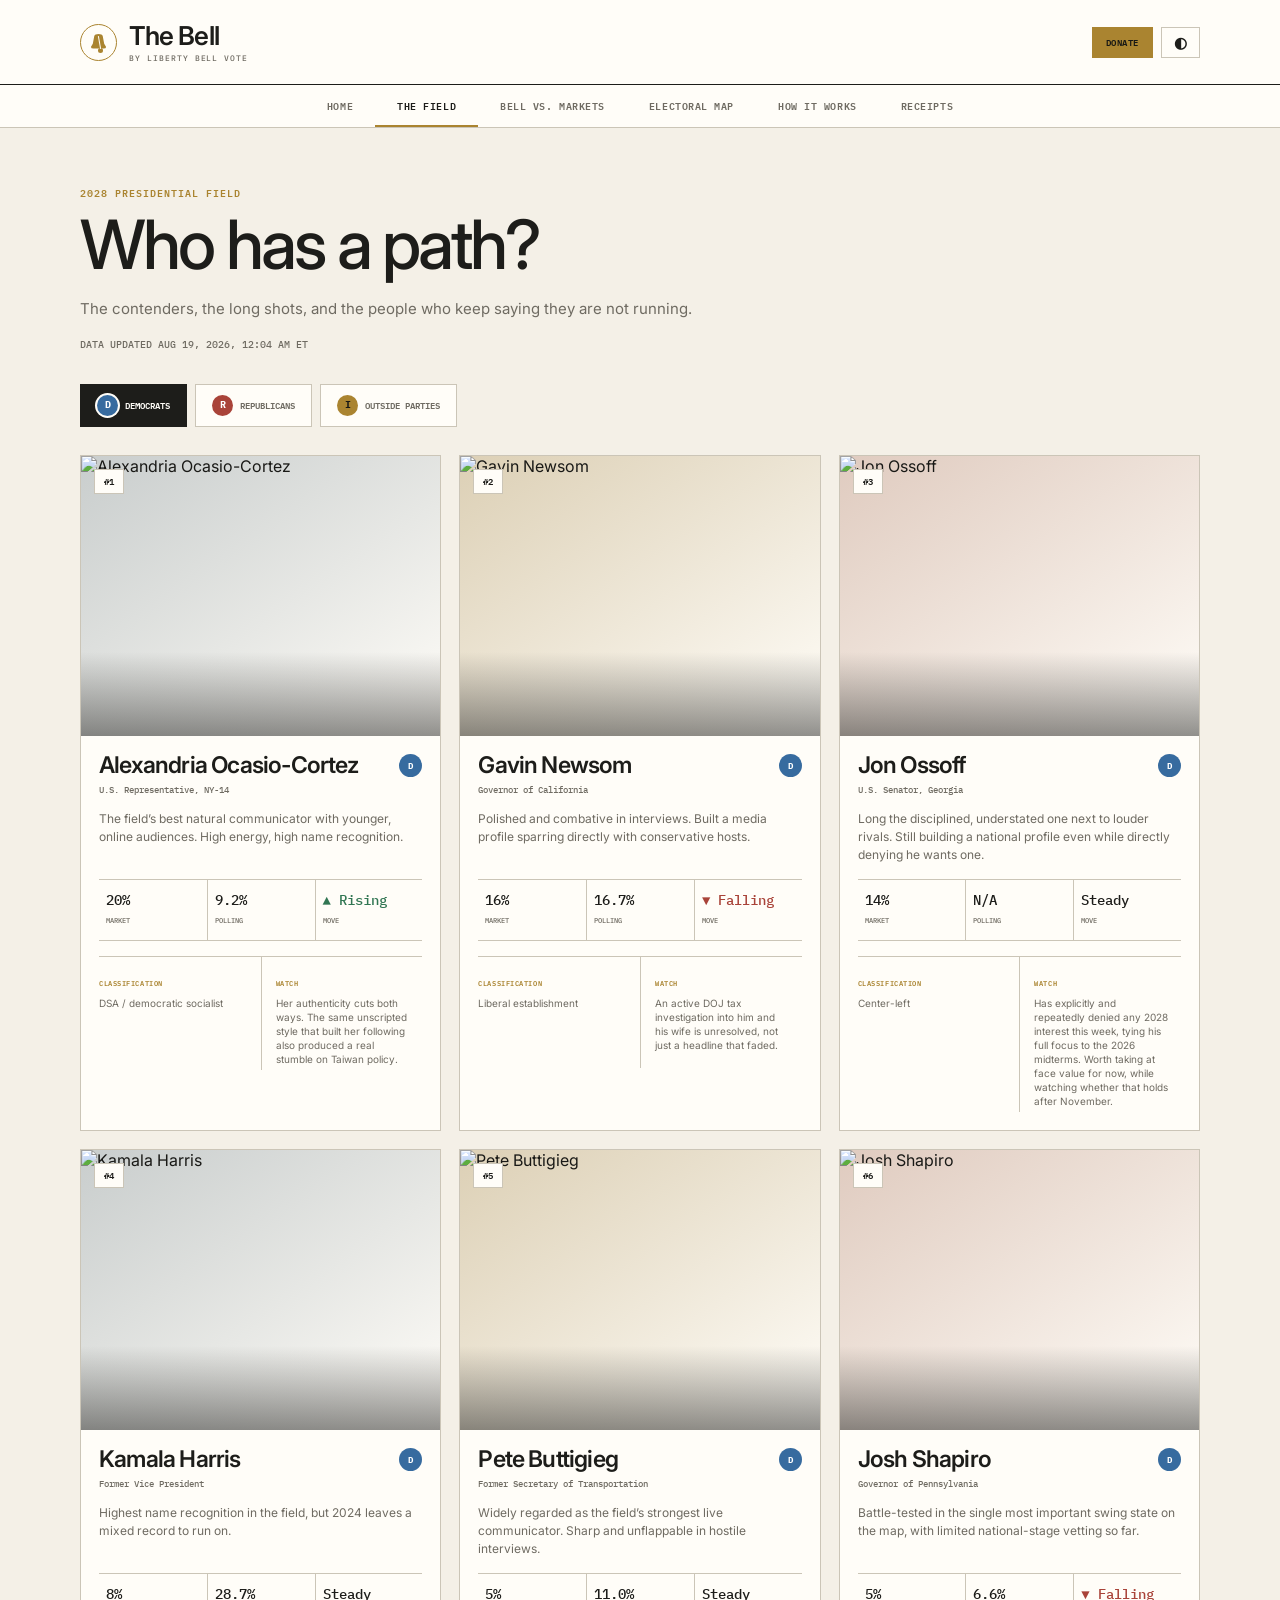
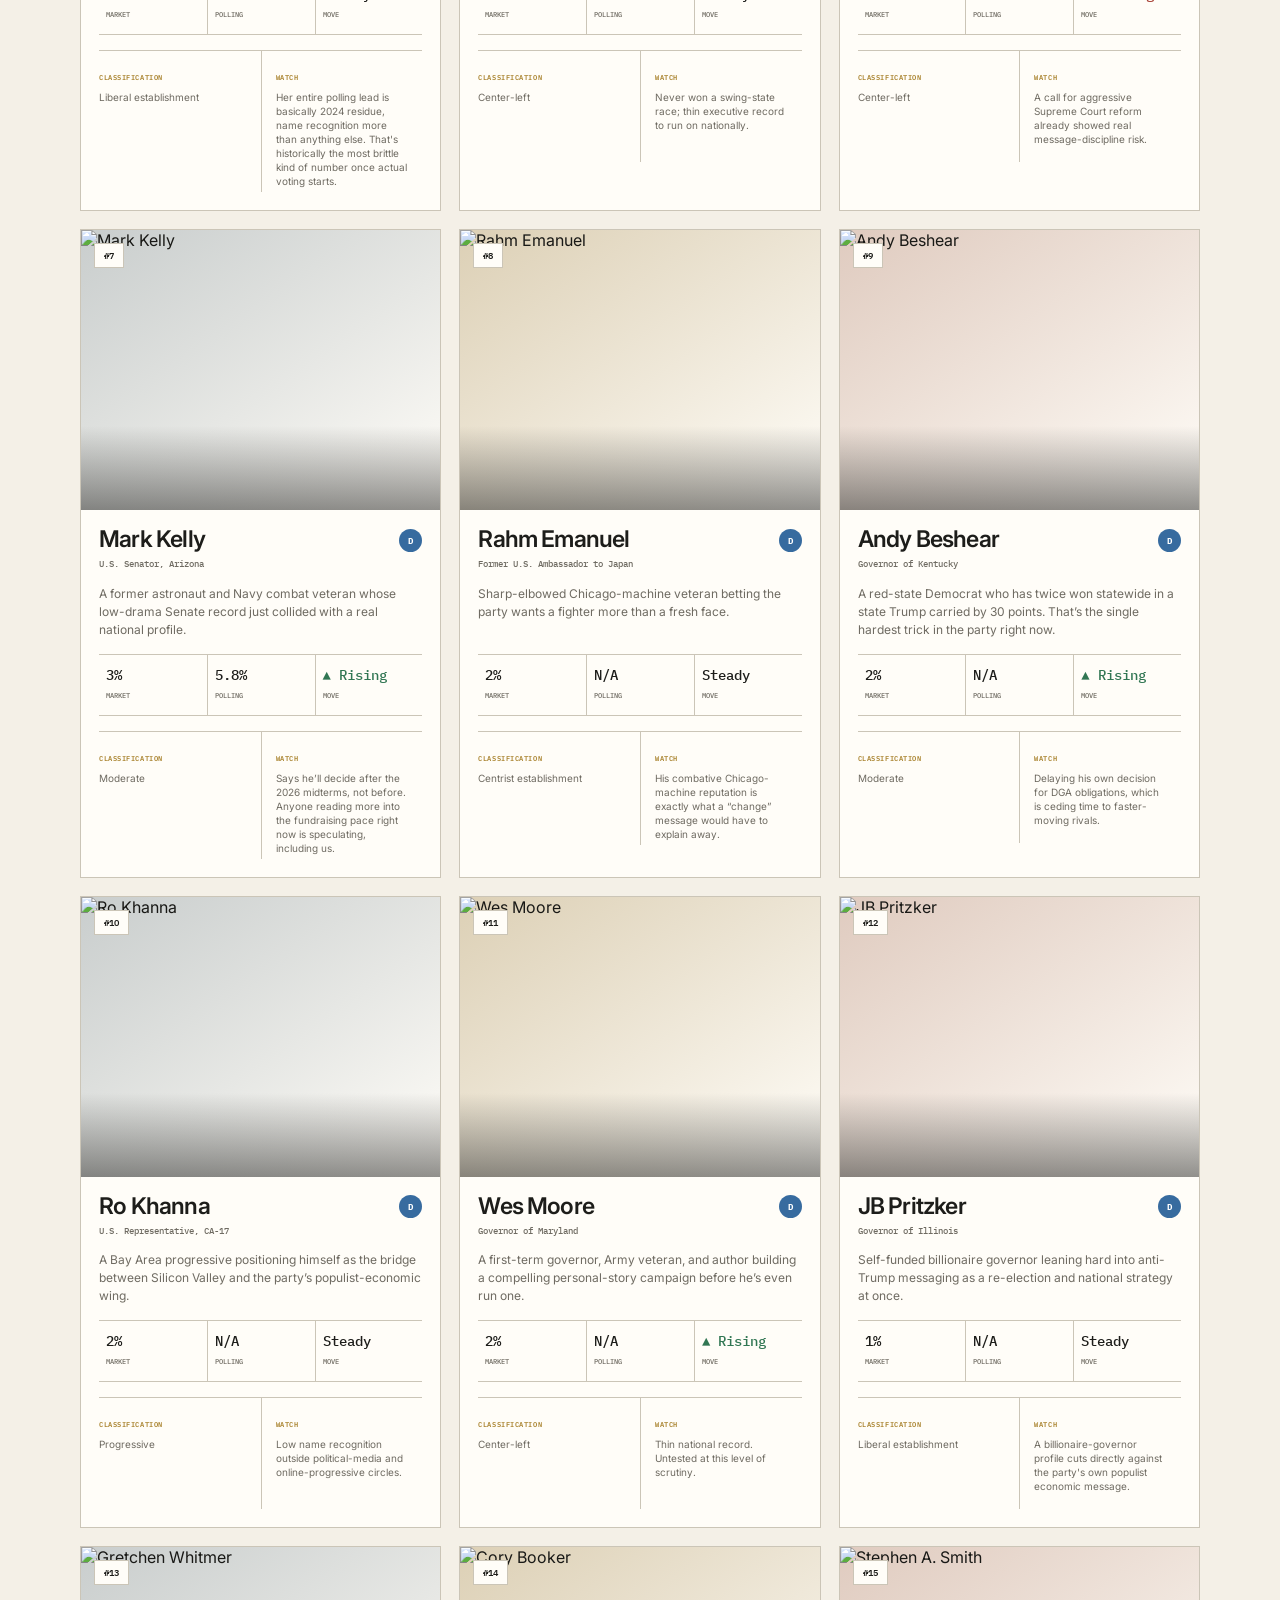
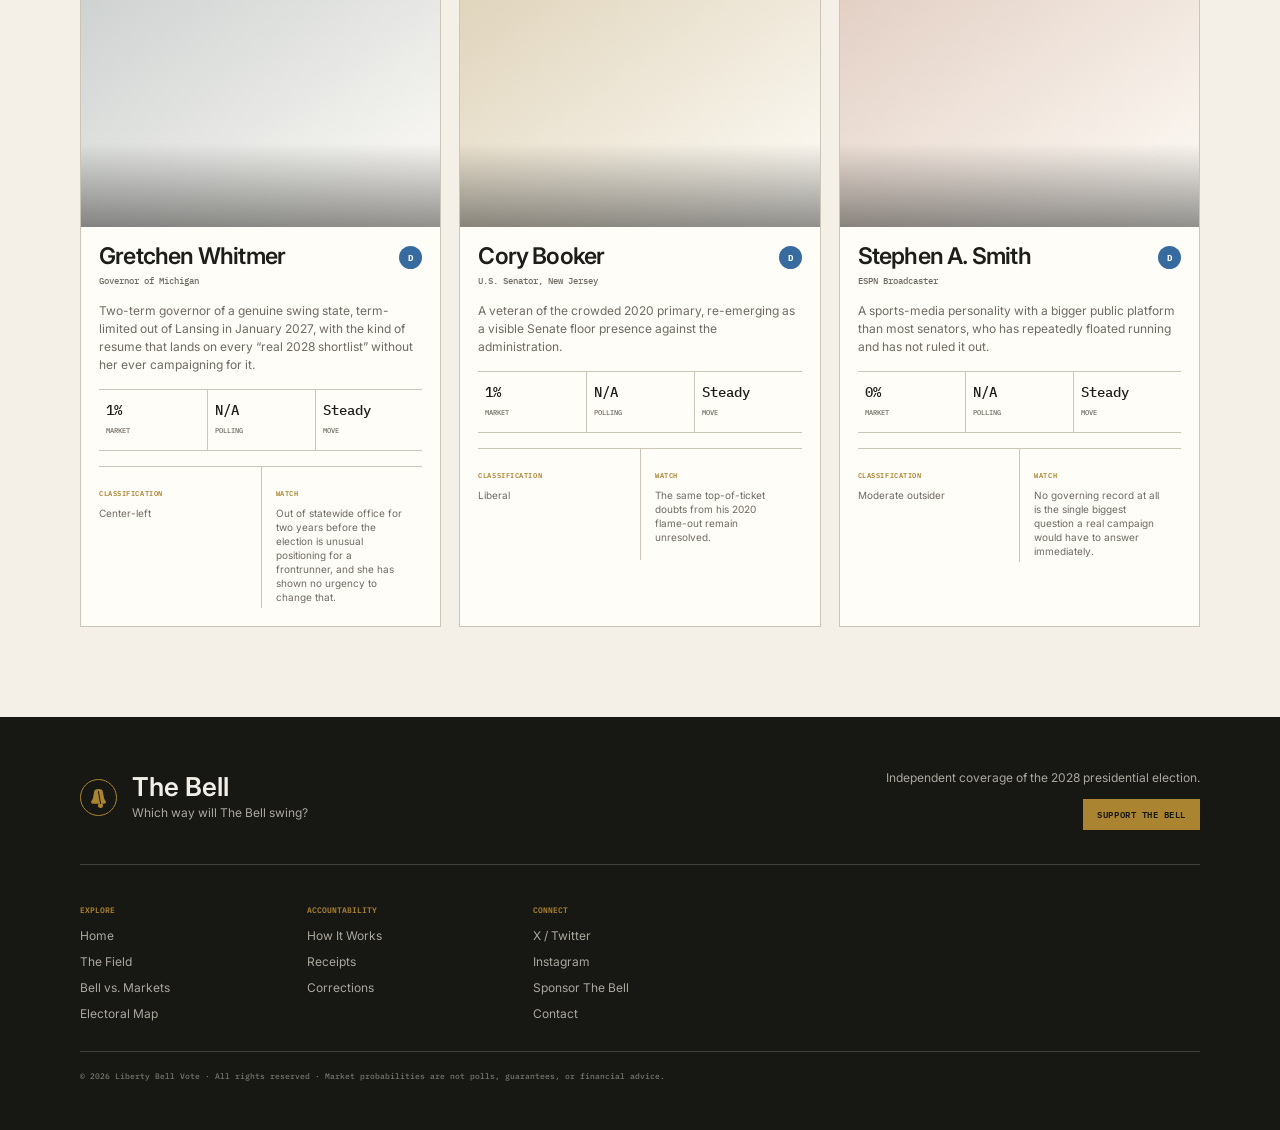
==== candidates.html @ 7f3037da "Update iPhone Home Screen and favicon branding" ====
<!doctype html>
<html lang="en"><head>
  <meta charset="utf-8"><meta name="viewport" content="width=device-width,initial-scale=1">
  <title>2028 Presidential Candidates | The Bell</title>
  <meta name="description" content="Track Democratic, Republican, independent, and third-party possibilities for the 2028 presidential election.">
  <link rel="canonical" href="https://libertybell.vote/candidates.html">
  <meta property="og:title" content="The 2028 Presidential Field | The Bell">
  <meta property="og:description" content="The contenders, long shots, and outside-party possibilities shaping the 2028 race.">
  <meta property="og:image" content="https://libertybell.vote/og-rebrand.png"><meta property="og:url" content="https://libertybell.vote/candidates.html"><meta name="twitter:card" content="summary_large_image">
  <link rel="icon" type="image/png" sizes="32x32" href="/favicon-32-v2.png"><link rel="icon" type="image/png" sizes="16x16" href="/favicon-16-v2.png"><link rel="apple-touch-icon" sizes="180x180" href="/apple-touch-icon-2026.png"><link rel="manifest" href="/site.webmanifest"><meta name="theme-color" content="#171714"><link rel="preconnect" href="https://fonts.googleapis.com"><link href="https://fonts.googleapis.com/css2?family=Inter:wght@400;500;600&family=IBM+Plex+Mono:wght@500;600&display=swap" rel="stylesheet"><link rel="stylesheet" href="/assets/styles.css">
</head><body data-page="candidates"><div id="site-header"></div><main class="page"><div class="shell"><header class="page-intro"><div class="eyebrow">2028 Presidential Field</div><h1>Who has a path?</h1><p>The contenders, the long shots, and the people who keep saying they are not running.</p><div class="meta" style="margin-top:16px">Data updated <span id="candidate-updated">loading</span></div></header><div class="party-switch"><button class="active" data-party="democratic"><span class="party-badge d">D</span> Democrats</button><button data-party="republican"><span class="party-badge r">R</span> Republicans</button><button data-party="independent"><span class="party-badge i">I</span> Outside parties</button></div><div class="candidate-grid" id="candidate-grid"></div></div></main><div id="site-footer"></div><script src="/assets/app.js"></script></body></html>
---- assets/styles.css ----
:root{--bg:#f4f0e7;--surface:#fffdf8;--ink:#1d1d1a;--muted:#6f6b62;--line:#cbc5b7;--soft:#e9e3d7;--red:#a94339;--blue:#376b9f;--gold:#aa8430;--green:#317653;--shadow:0 12px 35px rgba(34,31,24,.08);--serif:Georgia,"Times New Roman",serif;--sans:Inter,Arial,sans-serif;--mono:"IBM Plex Mono",monospace}
body.dark{--bg:#111210;--surface:#191a18;--ink:#eeece4;--muted:#aaa79e;--line:#3d3e39;--soft:#252622;--red:#d36157;--blue:#72a0d1;--gold:#d0aa55;--green:#69ad85;--shadow:none}
*{box-sizing:border-box}html{scroll-behavior:smooth}body{margin:0;background:var(--bg);color:var(--ink);font-family:var(--sans);-webkit-font-smoothing:antialiased;transition:background .2s,color .2s}a{color:inherit}button,input{font:inherit}.shell{width:min(1120px,calc(100% - 44px));margin:auto}.mono{font-family:var(--mono);font-variant-numeric:tabular-nums}.eyebrow{font:600 10px/1.2 var(--mono);letter-spacing:.1em;text-transform:uppercase;color:var(--gold)}.muted{color:var(--muted)}
.utility{border-bottom:1px solid var(--line);font:500 9px/31px var(--mono);letter-spacing:.07em;text-transform:uppercase;color:var(--muted)}.utility .shell{display:flex;justify-content:space-between}.live{display:flex;align-items:center;gap:8px;color:var(--ink)}.live:before{content:"";width:6px;height:6px;border-radius:50%;background:var(--red)}
.masthead{background:var(--surface)}.masthead-main{min-height:105px;display:grid;grid-template-columns:1fr auto 1fr;align-items:center;gap:24px}.brand{text-align:center;text-decoration:none}.brand-name{font:400 clamp(31px,4.5vw,48px)/1 var(--serif);letter-spacing:-.035em}.brand-formal{display:block;margin-top:8px;font:500 8px/1 var(--mono);letter-spacing:.12em;text-transform:uppercase;color:var(--muted)}.mast-note{font:500 10px/1.6 var(--mono);color:var(--muted)}.mast-actions{display:flex;justify-content:flex-end;gap:8px}.btn,.theme-toggle{border:1px solid var(--line);background:transparent;color:var(--ink);padding:10px 13px;font:600 9px/1 var(--mono);letter-spacing:.06em;text-transform:uppercase;text-decoration:none;cursor:pointer}.btn.primary{background:var(--ink);border-color:var(--ink);color:var(--surface)}.theme-toggle{width:39px;padding:0;font-size:15px}.btn:hover,.theme-toggle:hover{border-color:var(--gold);color:var(--gold)}
.nav{background:var(--surface);border-top:1px solid var(--ink);border-bottom:1px solid var(--line)}.nav .shell{display:flex;justify-content:center;overflow:auto}.nav a{padding:15px 22px;text-decoration:none;white-space:nowrap;font:600 10px/1 var(--mono);letter-spacing:.055em;text-transform:uppercase;color:var(--muted);border-bottom:2px solid transparent}.nav a:hover{color:var(--ink)}.nav a.active{color:var(--ink);border-bottom-color:var(--gold)}
.page{padding:58px 0 90px}.page-intro{max-width:760px;margin-bottom:46px}.page-intro h1{font:400 clamp(43px,6vw,68px)/1.02 var(--serif);letter-spacing:-.045em;margin:12px 0 18px}.page-intro p{font-size:18px;line-height:1.65;color:var(--muted);margin:0}.meta{font:500 10px/1.5 var(--mono);color:var(--muted);text-transform:uppercase}
.forecast-layout{display:grid;grid-template-columns:minmax(0,1.65fr) minmax(270px,.75fr);gap:50px}.forecast-card{background:var(--surface);border:1px solid var(--line);padding:35px;box-shadow:var(--shadow)}.forecast-top{display:flex;justify-content:space-between;align-items:end;gap:20px;padding-bottom:23px;border-bottom:1px solid var(--line)}.rating{font:400 clamp(30px,4vw,44px)/1 var(--serif)}.updated{text-align:right;font:500 9px/1.5 var(--mono);color:var(--muted);text-transform:uppercase}.probabilities{display:grid;grid-template-columns:1fr auto 1fr;gap:20px;align-items:center;margin:35px 0 25px}.party:last-child{text-align:right}.party-num{font:500 clamp(47px,7vw,76px)/.9 var(--mono);letter-spacing:-.08em}.party.dem .party-num{color:var(--blue)}.party.rep .party-num{color:var(--red)}.party-name{margin-top:10px;font:600 10px/1 var(--mono);letter-spacing:.08em;text-transform:uppercase}.versus{font:500 9px/1 var(--mono);color:var(--muted)}.forecast-bar{height:12px;display:flex;background:var(--soft);position:relative}.forecast-bar .dem{background:var(--blue)}.forecast-bar .rep{background:var(--red)}.mid{position:absolute;left:50%;top:-4px;bottom:-4px;width:1px;background:var(--ink)}.forecast-explain{font-size:15px;line-height:1.65;color:var(--muted);margin:25px 0 0}.text-link{font:600 9px/1 var(--mono);letter-spacing:.06em;text-transform:uppercase;color:var(--gold)}
.sidebar-title,.section-title{font:400 25px/1.15 var(--serif);padding-bottom:12px;border-bottom:1px solid var(--ink);margin:0}.signal{padding:22px 0;border-bottom:1px solid var(--line)}.signal h3{font:600 17px/1.35 var(--sans);margin:8px 0}.signal p{font-size:13px;line-height:1.6;color:var(--muted);margin:0}.facts{display:grid;grid-template-columns:repeat(3,1fr);gap:18px;margin-top:26px}.fact{padding:20px;background:var(--soft)}.fact strong{display:block;font:500 25px/1 var(--mono)}.fact span{display:block;margin-top:7px;font:600 8px/1.4 var(--mono);text-transform:uppercase;letter-spacing:.07em;color:var(--muted)}
.section-block{margin-top:65px}.section-head{display:flex;justify-content:space-between;align-items:end;gap:25px;margin-bottom:26px}.section-head h2{font:400 35px/1.05 var(--serif);letter-spacing:-.03em;margin:0}.section-head p{max-width:500px;margin:0;font-size:14px;line-height:1.55;color:var(--muted)}.quick-grid{display:grid;grid-template-columns:repeat(3,1fr);gap:20px}.quick-card{background:var(--surface);border:1px solid var(--line);padding:24px;text-decoration:none;min-height:170px;display:flex;flex-direction:column}.quick-card h3{font:400 23px/1.15 var(--serif);margin:10px 0}.quick-card p{font-size:13px;line-height:1.55;color:var(--muted);margin:0}.quick-card span:last-child{margin-top:auto;padding-top:20px;font:600 9px/1 var(--mono);text-transform:uppercase;color:var(--gold)}
.party-switch{display:flex;gap:8px;margin-bottom:28px}.party-switch button{border:1px solid var(--line);background:var(--surface);color:var(--muted);padding:10px 16px;font:600 9px/1 var(--mono);text-transform:uppercase;cursor:pointer}.party-switch button.active{background:var(--ink);color:var(--surface);border-color:var(--ink)}.candidate-grid{display:grid;grid-template-columns:repeat(3,1fr);gap:25px}.candidate-card{background:var(--surface);border:1px solid var(--line);overflow:hidden;box-shadow:var(--shadow)}.candidate-photo{aspect-ratio:4/3;background:var(--soft);overflow:hidden;position:relative}.candidate-photo img{width:100%;height:100%;object-fit:cover;object-position:center 20%;filter:saturate(.8);transition:transform .3s}.candidate-card:hover img{transform:scale(1.02)}.standing{position:absolute;left:13px;top:13px;background:var(--surface);color:var(--ink);padding:7px 9px;font:600 9px/1 var(--mono);text-transform:uppercase;border:1px solid var(--line)}.candidate-body{padding:22px}.candidate-body h2{font:400 27px/1.1 var(--serif);margin:0}.role{font:500 9px/1.5 var(--mono);color:var(--muted);margin-top:5px}.candidate-metrics{display:grid;grid-template-columns:1fr 1fr 1fr;margin:20px 0;border-top:1px solid var(--line);border-bottom:1px solid var(--line)}.candidate-metric{padding:13px 7px}.candidate-metric+ .candidate-metric{border-left:1px solid var(--line)}.candidate-metric strong{display:block;font:500 18px/1 var(--mono)}.candidate-metric span{font:500 7px/1 var(--mono);text-transform:uppercase;color:var(--muted)}.pulse.up{color:var(--green)}.pulse.down{color:var(--red)}.candidate-take{font-size:13px;line-height:1.55;margin:0}.candidate-details{margin-top:16px}.candidate-details summary{cursor:pointer;font:600 9px/1 var(--mono);text-transform:uppercase;color:var(--gold)}.candidate-details p{font-size:12px;line-height:1.55;color:var(--muted)}
.market-list{display:grid;gap:25px}.market-card{background:var(--surface);border:1px solid var(--line);padding:30px;display:grid;grid-template-columns:minmax(220px,.8fr) 1.2fr;gap:40px}.market-card h2{font:400 28px/1.15 var(--serif);margin:8px 0}.our-call{font-size:14px;line-height:1.6;color:var(--muted)}.outcome{display:grid;grid-template-columns:150px 1fr 55px;gap:12px;align-items:center;margin:11px 0;font-size:12px}.outcome-bar{height:8px;background:var(--soft)}.outcome-fill{display:block;height:100%;background:var(--gold)}.outcome-value{text-align:right;font:500 11px/1 var(--mono)}
.method{max-width:820px}.method h2{font:400 31px/1.1 var(--serif);margin:52px 0 18px;padding-top:18px;border-top:1px solid var(--ink)}.method p,.method li{font-size:16px;line-height:1.7}.method table{width:100%;border-collapse:collapse;margin:20px 0}.method th,.method td{text-align:left;padding:13px;border-bottom:1px solid var(--line)}.method th{font:600 9px/1 var(--mono);text-transform:uppercase}.formula{background:var(--ink);color:var(--surface);padding:22px;font:500 12px/1.8 var(--mono);overflow:auto}.notice{background:var(--soft);padding:22px;border-left:3px solid var(--gold)}
.ledger-scroll{overflow-x:auto}.ledger-table{width:100%;min-width:760px;border-collapse:collapse;background:var(--surface);border:1px solid var(--line)}.ledger-table th,.ledger-table td{text-align:left;padding:14px;border-bottom:1px solid var(--line);font-size:12px}.ledger-table th{font:600 8px/1 var(--mono);text-transform:uppercase;color:var(--muted)}.ledger-table td:first-child{white-space:nowrap}.ledger-table td strong{font-weight:600}.empty-state{padding:45px;text-align:center;color:var(--muted);background:var(--surface);border:1px solid var(--line)}
footer{border-top:1px solid var(--line);background:var(--surface);padding:38px 0}.footer-grid{display:grid;grid-template-columns:2fr repeat(3,1fr);gap:30px}.footer-name{font:400 28px/1 var(--serif)}.footer-col strong{font:600 8px/1 var(--mono);text-transform:uppercase;color:var(--gold)}.footer-col a{display:block;margin-top:11px;text-decoration:none;font-size:12px;color:var(--muted)}.copyright{margin-top:30px;padding-top:18px;border-top:1px solid var(--line);font:500 8px/1.5 var(--mono);color:var(--muted)}
@media(max-width:850px){.masthead-main{grid-template-columns:1fr auto}.mast-note{display:none}.brand{text-align:left}.forecast-layout{grid-template-columns:1fr}.candidate-grid{grid-template-columns:1fr 1fr}.market-card{grid-template-columns:1fr}.quick-grid{grid-template-columns:1fr 1fr}.footer-grid{grid-template-columns:1fr 1fr}.footer-name{grid-column:1/-1}}
@media(max-width:560px){.shell{width:calc(100% - 28px)}.utility .shell{justify-content:center}.utility span:last-child{display:none}.masthead-main{min-height:82px}.brand-name{font-size:30px}.mast-actions .btn{display:none}.nav .shell{width:100%;justify-content:flex-start}.nav a{padding:13px 15px}.page{padding:38px 0 65px}.page-intro{margin-bottom:32px}.page-intro h1{font-size:44px}.forecast-card{padding:22px}.forecast-top{display:block}.updated{text-align:left;margin-top:12px}.probabilities{gap:8px}.party-num{font-size:38px}.facts{grid-template-columns:1fr}.quick-grid,.candidate-grid{grid-template-columns:1fr}.section-head{display:block}.section-head p{margin-top:10px}.outcome{grid-template-columns:105px 1fr 45px}.footer-grid{grid-template-columns:1fr 1fr}}

/* The Bell: visual market dashboard */
.bell-page{padding-top:42px}.bell-intro{display:grid;grid-template-columns:1.45fr .7fr;align-items:end;gap:55px;margin-bottom:30px}.bell-intro h1{font:400 clamp(53px,7.5vw,92px)/.85 var(--serif);letter-spacing:-.07em;margin:13px 0 0}.bell-intro-copy{border-left:1px solid var(--line);padding-left:28px}.bell-intro-copy p{font-size:15px;line-height:1.6;color:var(--muted)}
.bell-dashboard{display:grid;grid-template-columns:minmax(330px,.82fr) minmax(0,1.18fr);background:var(--surface);border:1px solid var(--ink);box-shadow:var(--shadow)}.bell-visual{min-height:505px;background:var(--ink);color:var(--surface);padding:28px;display:flex;flex-direction:column}.swing-label{font:600 10px/1 var(--mono);letter-spacing:.1em;text-transform:uppercase;color:var(--gold);text-align:center}.swing-stage{position:relative;flex:1;min-height:340px;border-bottom:1px solid #4d4d46;overflow:hidden}.swing-scale{position:absolute;inset:24px 8px auto;display:flex;justify-content:space-between;font:600 9px/1 var(--mono);letter-spacing:.09em;color:#85857d}.swing-scale:after{content:"";position:absolute;left:50%;top:22px;height:250px;border-left:1px dashed #4d4d46}.swing-arm{position:absolute;left:50%;top:48px;width:150px;height:285px;margin-left:-75px;transform-origin:50% 0;transition:transform .8s cubic-bezier(.25,.8,.25,1)}.swing-rope{position:absolute;left:50%;top:0;width:2px;height:150px;background:var(--gold)}.bell-shape{position:absolute;left:29px;top:139px;width:92px;height:105px;background:var(--gold);border-radius:46px 46px 12px 12px;clip-path:polygon(30% 0,70% 0,84% 18%,91% 75%,100% 90%,100% 100%,0 100%,0 90%,9% 75%,16% 18%)}.bell-shape:after{content:"";position:absolute;left:43px;bottom:-13px;width:18px;height:18px;border-radius:50%;background:var(--gold)}.bell-shape i{position:absolute;left:48px;top:27px;width:3px;height:68px;background:var(--ink);transform:rotate(-9deg);box-shadow:7px 31px 0 -1px var(--ink)}.swing-reading{text-align:center;padding-top:18px}.swing-reading strong{display:block;font:400 26px/1.1 var(--serif)}.swing-reading span{display:block;margin-top:7px;font:500 8px/1 var(--mono);letter-spacing:.08em;text-transform:uppercase;color:#96968e}
.bell-data{padding:38px}.bell-call{display:flex;justify-content:space-between;align-items:end;gap:20px;padding-bottom:20px;border-bottom:1px solid var(--line)}.bell-call h2{font:400 36px/1 var(--serif);margin:7px 0 0}.bell-data .probabilities{margin:32px 0 24px}.market-interpretation{margin-top:26px;background:var(--soft);border-left:3px solid var(--gold);padding:18px;font-size:13px;line-height:1.6}.market-interpretation strong{color:var(--ink)}
.market-tape{display:grid;grid-template-columns:repeat(4,1fr);border:1px solid var(--line);border-top:0;background:var(--surface)}.market-tape>div{padding:17px 20px}.market-tape>div+div{border-left:1px solid var(--line)}.market-tape strong{display:block;margin-top:4px;font:500 20px/1 var(--mono)}.tape-label{font:500 7px/1 var(--mono);letter-spacing:.08em;text-transform:uppercase;color:var(--muted)}
.bell-grid{display:grid;grid-template-columns:1fr 1fr .95fr;gap:22px;margin-top:48px}.board-panel,.context-panel{background:var(--surface);border:1px solid var(--line);padding:24px}.panel-head{display:flex;justify-content:space-between;align-items:end;gap:12px;padding-bottom:17px;border-bottom:1px solid var(--ink)}.panel-head h2,.context-panel h2{font:400 24px/1.1 var(--serif);margin:6px 0 0}.panel-head a{font:600 8px/1 var(--mono);text-transform:uppercase;color:var(--gold)}.field-line{display:grid;grid-template-columns:20px minmax(95px,1fr) 1fr 40px;align-items:center;gap:8px;padding:13px 0;border-bottom:1px solid var(--line);font-size:11px}.field-rank{font:500 9px/1 var(--mono);color:var(--muted)}.field-person{font-weight:600}.field-track{height:5px;background:var(--soft)}.field-track i{display:block;height:100%;background:var(--gold)}.field-line strong{text-align:right;font:500 10px/1 var(--mono)}.context-panel p{font-size:13px;line-height:1.6;color:var(--muted)}.context-panel hr{border:0;border-top:1px solid var(--line);margin:24px 0}
.why-return{display:grid;grid-template-columns:1fr 1.2fr;gap:60px;align-items:start;margin-top:62px;padding-top:38px;border-top:1px solid var(--ink)}.why-return h2{font:400 39px/1.08 var(--serif);letter-spacing:-.035em;margin:10px 0}.return-list p{display:grid;grid-template-columns:45px 1fr;gap:15px;margin:0;padding:14px 0;border-bottom:1px solid var(--line)}.return-list strong{font:500 12px/1 var(--mono);color:var(--gold)}.return-list span{font-size:14px}
@media(max-width:900px){.bell-intro{grid-template-columns:1fr}.bell-intro-copy{border-left:0;padding-left:0;max-width:650px}.bell-dashboard{grid-template-columns:1fr}.bell-visual{min-height:440px}.bell-grid{grid-template-columns:1fr 1fr}.context-panel{grid-column:1/-1}.why-return{grid-template-columns:1fr}.market-tape{grid-template-columns:1fr 1fr}.market-tape>div:nth-child(3){border-left:0;border-top:1px solid var(--line)}.market-tape>div:nth-child(4){border-top:1px solid var(--line)}}
@media(max-width:560px){.bell-intro h1{font-size:52px}.bell-dashboard{margin-left:-1px;margin-right:-1px}.bell-data{padding:23px}.bell-visual{min-height:410px}.swing-stage{min-height:300px}.swing-arm{top:42px}.bell-call{display:block}.bell-call .text-link{display:inline-block;margin-top:12px}.bell-grid{grid-template-columns:1fr}.context-panel{grid-column:auto}.market-tape{grid-template-columns:1fr 1fr}.why-return{gap:25px}}

/* Public-facing refinement */
:root{--serif:Inter,Arial,sans-serif}.masthead-main{min-height:84px;display:flex;justify-content:space-between}.brand{display:flex;align-items:center;gap:12px;text-align:left}.brand-name{font:600 26px/1 var(--sans);letter-spacing:-.035em}.brand-formal{margin-top:5px}.brand-mark{width:37px;height:37px;border:1.5px solid var(--gold);border-radius:50%;position:relative;display:inline-block;flex:0 0 auto}.brand-mark:before{content:"";position:absolute;left:10px;right:10px;top:9px;height:15px;background:var(--gold);border-radius:9px 9px 3px 3px;clip-path:polygon(25% 0,75% 0,88% 68%,100% 88%,100% 100%,0 100%,0 88%,12% 68%)}.brand-mark:after{content:"";position:absolute;left:17px;top:23px;width:5px;height:5px;background:var(--gold);border-radius:50%}.brand-mark i{position:absolute;left:18px;top:11px;width:1px;height:13px;background:var(--surface);z-index:1;transform:rotate(-10deg)}.btn.donate{background:var(--gold);border-color:var(--gold);color:#171714}.btn.donate:hover{background:var(--ink);color:var(--surface);border-color:var(--ink)}
.bell-intro h1,.bell-call h2,.swing-reading strong,.panel-head h2,.context-panel h2,.why-return h2,.page-intro h1,.candidate-body h2,.market-card h2,.method h2{font-family:var(--sans);font-weight:500}.bell-intro h1{line-height:.92;letter-spacing:-.065em}.bell-call h2{letter-spacing:-.035em}.candidate-photo{aspect-ratio:4/4.5;background:linear-gradient(145deg,var(--soft),var(--surface))}.candidate-photo:after{content:"";position:absolute;inset:auto 0 0;height:45%;background:linear-gradient(transparent,rgba(10,10,8,.45));pointer-events:none}.candidate-photo img{object-position:center top;filter:saturate(.9) contrast(1.04)}.candidate-card:nth-child(3n+1) .candidate-photo{background:linear-gradient(145deg,color-mix(in srgb,var(--blue) 18%,var(--soft)),var(--surface))}.candidate-card:nth-child(3n+2) .candidate-photo{background:linear-gradient(145deg,color-mix(in srgb,var(--gold) 20%,var(--soft)),var(--surface))}.candidate-card:nth-child(3n) .candidate-photo{background:linear-gradient(145deg,color-mix(in srgb,var(--red) 15%,var(--soft)),var(--surface))}.standing{z-index:2}.read-grid{display:grid;grid-template-columns:repeat(3,1fr);gap:20px;margin-top:42px}.read-card{background:var(--surface);border-top:3px solid var(--gold);padding:24px;min-height:190px}.read-card h2{font-size:20px;line-height:1.25;font-weight:600;margin:10px 0}.read-card p{font-size:13px;line-height:1.6;color:var(--muted)}.field-boards{display:grid;grid-template-columns:1fr 1fr;gap:22px;margin-top:22px}
footer{background:#171714;color:#f1efe7;border:0;padding:48px 0}.footer-lead{display:flex;justify-content:space-between;align-items:center;gap:40px;padding-bottom:34px;border-bottom:1px solid #41413c}.footer-lockup{display:flex;align-items:center;gap:15px}.brand-mark.light{border-color:var(--gold)}.brand-mark.light i{background:#171714}.footer-name{font:600 26px/1 var(--sans)}.footer-lockup p,.footer-support p{margin:5px 0 0;color:#aaa79e;font-size:12px}.footer-support{max-width:440px;text-align:right}.footer-support .btn{display:inline-block;margin-top:14px}.footer-grid{grid-template-columns:repeat(3,1fr);max-width:650px;margin-top:32px}.footer-col a{color:#aaa79e}.copyright{border-color:#41413c;color:#77776f}
@media(max-width:850px){.read-grid{grid-template-columns:1fr 1fr}.read-card:last-child{grid-column:1/-1}.field-boards{grid-template-columns:1fr}.footer-lead{display:block}.footer-support{text-align:left;margin-top:28px}}
@media(max-width:560px){.brand-name{font-size:23px}.brand-mark{width:34px;height:34px}.read-grid{grid-template-columns:1fr}.read-card:last-child{grid-column:auto}.footer-grid{grid-template-columns:1fr 1fr}.footer-lead{padding-bottom:28px}}

/* Bell direction and market-board hierarchy */
.bell-visual{background:var(--surface);color:var(--ink);border-right:1px solid var(--line)}
.bell-visual.lead-dem{box-shadow:inset 0 5px 0 var(--blue)}
.bell-visual.lead-rep{box-shadow:inset 0 5px 0 var(--red)}
.bell-visual.lead-dem .swing-label{color:var(--blue)}
.bell-visual.lead-rep .swing-label{color:var(--red)}
.swing-stage{border-bottom-color:var(--line)}
.swing-scale{color:var(--muted)}
.swing-scale:after{border-left-color:var(--line)}
.bell-shape i{background:var(--surface);box-shadow:7px 31px 0 -1px var(--surface)}
.swing-reading span{color:var(--muted)}
.outcome.leader{font-weight:600}
.outcome.leader .outcome-fill{background:var(--green)}
@media(max-width:900px){.bell-visual{border-right:0;border-bottom:1px solid var(--line)}}

/* 2028 election desk */
.election-hero{margin-bottom:26px}.election-kicker{display:flex;gap:0;border-top:1px solid var(--ink);border-bottom:1px solid var(--line);font:600 9px/1 var(--mono);letter-spacing:.1em;text-transform:uppercase}.election-kicker span{padding:12px 18px 12px 0}.election-kicker span+span{border-left:1px solid var(--line);padding-left:18px}.election-title-row{display:grid;grid-template-columns:minmax(0,1.5fr) minmax(250px,.5fr);gap:60px;align-items:end;padding:30px 0 8px}.election-title-row h1{font:600 clamp(48px,7vw,86px)/.9 var(--sans);letter-spacing:-.065em;margin:0}.hero-hook{font:500 clamp(20px,2.4vw,30px)/1.2 var(--sans);color:var(--gold);margin:18px 0 0}.hero-brief{border-left:1px solid var(--line);padding-left:26px}.hero-brief strong{font-size:17px}.hero-brief p{font-size:13px;line-height:1.55;color:var(--muted);margin:10px 0}.desk-nav{display:grid;grid-template-columns:repeat(3,1fr);border:1px solid var(--line);border-bottom:0;background:var(--surface)}.desk-nav a{display:grid;grid-template-columns:28px 1fr;column-gap:10px;padding:16px 18px;text-decoration:none}.desk-nav a+a{border-left:1px solid var(--line)}.desk-nav span{grid-row:1/3;font:500 9px/1.3 var(--mono);color:var(--gold)}.desk-nav strong{font-size:13px}.desk-nav small{margin-top:4px;font:500 8px/1 var(--mono);letter-spacing:.06em;text-transform:uppercase;color:var(--muted)}.desk-nav a:hover{background:var(--soft)}
.race-wire{display:grid;grid-template-columns:.65fr repeat(3,1fr);margin-top:46px;border-top:3px solid var(--ink);border-bottom:1px solid var(--line)}.race-wire>div,.race-wire>article{padding:21px 22px}.race-wire>article{border-left:1px solid var(--line)}.section-label span,.section-label strong{display:block}.section-label span,.wire-tag{font:600 8px/1 var(--mono);letter-spacing:.1em;text-transform:uppercase;color:var(--gold)}.section-label strong{font-size:16px;margin-top:9px}.race-wire h2{font:600 17px/1.25 var(--sans);letter-spacing:-.02em;margin:10px 0 0}.race-wire p{font-size:11px;line-height:1.45;color:var(--muted);margin:8px 0 0}.race-wire a{color:var(--gold);font-weight:600;text-decoration:none}
@media(max-width:850px){.election-title-row{grid-template-columns:1fr;gap:24px}.hero-brief{border-left:0;padding-left:0;max-width:520px}.desk-nav{grid-template-columns:1fr}.desk-nav a+a{border-left:0;border-top:1px solid var(--line)}.race-wire{grid-template-columns:1fr 1fr}.race-wire .section-label{grid-column:1/-1}.race-wire>article:nth-of-type(2){border-left:0}.race-wire>article:nth-of-type(3){grid-column:1/-1;border-left:0;border-top:1px solid var(--line)}}
@media(max-width:560px){.election-kicker span{padding-right:10px}.election-kicker span+span{padding-left:10px}.election-title-row h1{font-size:46px}.race-wire{grid-template-columns:1fr}.race-wire .section-label,.race-wire>article:nth-of-type(3){grid-column:auto}.race-wire>article{border-left:0;border-top:1px solid var(--line)}}

/* Visual field and compact editorial pages */
.bell-page{padding-top:26px}.election-hero{margin-bottom:20px}.election-title-row{padding:22px 0 4px}.election-title-row h1{font-size:clamp(43px,6vw,72px)}.hero-hook{margin-top:12px}.hero-brief p{margin:7px 0}.person-name{display:inline-flex;align-items:center;gap:9px;min-width:0}.person-name img{width:30px;height:30px;object-fit:cover;object-position:center top;border-radius:50%;border:1px solid var(--line);background:var(--soft);flex:0 0 auto}.person-name>span{min-width:0}.field-person{font-weight:600}.field-person img{width:28px;height:28px}.watch-person img{width:42px;height:42px;border:2px solid var(--gold)}.watch-person>span{font-size:17px}.candidate-name-row{margin-bottom:4px}.candidate-name-row .person-name img{width:38px;height:38px}.candidate-name-row .person-name>span{font:600 22px/1.05 var(--sans);letter-spacing:-.03em}.outcome-person img{width:26px;height:26px}.outcome-person>span{overflow:hidden;text-overflow:ellipsis}.candidate-take{display:-webkit-box;-webkit-line-clamp:3;-webkit-box-orient:vertical;overflow:hidden}.candidate-details[open] .candidate-take{display:block}.race-wire h2 .person-name{vertical-align:middle}.race-wire>article{min-height:145px}.race-wire p{max-width:30ch}
.compact-intro{max-width:900px;margin-bottom:30px}.compact-intro h1{font-size:clamp(48px,7vw,78px);line-height:.92}.compact-intro p{max-width:650px}.meaning-board{display:grid;grid-template-columns:repeat(3,1fr);border:1px solid var(--ink);background:var(--surface)}.meaning-board>div{padding:28px}.meaning-board>div+div{border-left:1px solid var(--line)}.meaning-board span{display:block;font:500 clamp(34px,5vw,58px)/1 var(--mono);color:var(--gold)}.meaning-board strong{display:block;margin-top:10px;font-size:13px}.signal-grid{display:grid;grid-template-columns:repeat(4,1fr);margin-top:24px}.signal-grid article{padding:22px;border-top:3px solid var(--ink);border-bottom:1px solid var(--line)}.signal-grid article+article{border-left:1px solid var(--line)}.signal-grid span{font:600 8px/1 var(--mono);color:var(--gold)}.signal-grid h2{border:0;padding:0;margin:18px 0 8px;font-size:22px}.signal-grid p{font-size:12px;line-height:1.45;color:var(--muted);margin:0}.method-bottom{display:grid;grid-template-columns:1fr 1fr;gap:50px;align-items:end;margin-top:50px;padding:30px 0;border-top:1px solid var(--ink);border-bottom:1px solid var(--line)}.method-bottom h2{border:0;padding:0;margin:10px 0 0;font-size:34px}.method-bottom p{font-size:14px;line-height:1.55;color:var(--muted);margin:0}.correction-line{padding-top:22px;font-size:12px;color:var(--muted)}.correction-line a{color:var(--gold);font-weight:600}
.empty-state{display:grid;gap:8px}.empty-state strong{font-size:25px;color:var(--ink)}.empty-state span{font-size:13px}.page-intro{margin-bottom:32px}.page-intro p{max-width:680px;font-size:15px;line-height:1.55}.market-list{gap:16px}.market-card{box-shadow:none}.our-call{font-size:12px;line-height:1.5}.candidate-grid{gap:18px}.candidate-card{box-shadow:none}.candidate-body{padding:18px}.candidate-metrics{margin:15px 0}.candidate-details p{margin:8px 0}
@media(max-width:900px){.signal-grid{grid-template-columns:1fr 1fr}.signal-grid article:nth-child(3){border-left:0}.method-bottom{grid-template-columns:1fr}.outcome{grid-template-columns:135px 1fr 50px}}
@media(max-width:560px){.election-title-row h1{font-size:42px}.meaning-board{grid-template-columns:1fr}.meaning-board>div+div{border-left:0;border-top:1px solid var(--line)}.signal-grid{grid-template-columns:1fr}.signal-grid article+article{border-left:0}.race-wire>article{min-height:auto}.candidate-name-row .person-name>span{font-size:20px}.outcome{grid-template-columns:110px 1fr 45px}.outcome-person img{display:none}}

/* Party seals, compact field, and rebuilt race wire */
.party-badge{display:inline-flex;align-items:center;justify-content:center;width:21px;height:21px;border-radius:50%;font:700 10px/1 var(--mono);color:#fff;vertical-align:middle;flex:0 0 auto}.party-badge.d{background:var(--blue)}.party-badge.r{background:var(--red)}.party-badge.i{background:var(--gold);color:#171714}.party-name{display:flex;align-items:center;gap:7px}.party.rep .party-name{justify-content:flex-end}.eyebrow .party-badge{width:18px;height:18px;font-size:8px;margin-right:5px}.party-switch button{display:flex;align-items:center;gap:7px}.party-switch button.active .party-badge{box-shadow:0 0 0 2px var(--surface)}
.field-line{grid-template-columns:20px minmax(125px,1.2fr) 1fr 40px 22px}.field-line>.party-badge{width:18px;height:18px;font-size:8px}.candidate-grid{grid-template-columns:1fr 1fr}.compact-candidate{display:grid;grid-template-columns:130px minmax(0,1fr)}.compact-candidate .candidate-photo{aspect-ratio:auto;min-height:260px}.compact-candidate .candidate-photo:after{height:30%}.compact-candidate .candidate-photo>.party-badge{position:absolute;right:10px;bottom:10px;z-index:3}.compact-candidate .candidate-body{min-width:0}.candidate-name-row{display:flex;align-items:center;justify-content:space-between;gap:10px}.candidate-name-row>.party-badge{width:20px;height:20px;font-size:9px}.compact-candidate .candidate-metrics{grid-template-columns:repeat(3,1fr)}.compact-candidate .candidate-metric strong{font-size:14px}.compact-candidate .candidate-take{font-size:12px;line-height:1.45;-webkit-line-clamp:2}
.race-wire{grid-template-columns:repeat(3,1fr);gap:14px;border:0}.race-wire-head{grid-column:1/-1;display:flex;align-items:end;justify-content:space-between;padding:0 0 12px!important;border-bottom:3px solid var(--ink)}.race-wire-head strong{font-size:18px}.race-wire>article{position:relative;border:1px solid var(--line)!important;border-top:4px solid var(--gold)!important;background:var(--surface);padding:20px;min-height:205px}.race-wire .wire-party{border-top-color:var(--blue)!important}.race-wire .wire-watch{border-top-color:var(--green)!important}.wire-icon{height:48px;display:flex;align-items:center;gap:5px;font:600 30px/1 var(--mono);color:var(--gold)}.wire-icon .party-badge{width:32px;height:32px;font-size:13px}.race-wire h2{font-size:18px;margin-top:12px}.race-wire h2 .party-badge{margin-right:5px}.wire-person{display:flex;margin:7px 0}.wire-person img{width:34px;height:34px}.wire-field h2{display:grid;grid-template-columns:1fr 1fr;gap:8px}.wire-field .person-name{background:var(--soft);padding:7px}.wire-watch .watch-person img{width:48px;height:48px}.wire-watch .watch-person>span{font-size:20px}.race-wire p{font-size:12px}.race-wire .wire-watch p{display:-webkit-box;-webkit-line-clamp:3;-webkit-box-orient:vertical;overflow:hidden}
.plain-example{display:grid;grid-template-columns:.7fr 1.6fr .7fr;border:1px solid var(--ink);background:var(--surface);align-items:stretch}.example-party{display:flex;flex-direction:column;align-items:center;justify-content:center;padding:30px;text-align:center}.example-party.dem{background:color-mix(in srgb,var(--blue) 10%,var(--surface))}.example-party.rep{background:color-mix(in srgb,var(--red) 10%,var(--surface))}.example-party strong{font:500 clamp(36px,5vw,60px)/1 var(--mono);margin:10px 0}.example-party small{font:600 8px/1.3 var(--mono);text-transform:uppercase;color:var(--muted)}.example-copy{padding:34px;border-left:1px solid var(--line);border-right:1px solid var(--line);align-self:center}.example-copy>strong{font-size:22px}.example-copy p{font-size:13px;line-height:1.55;color:var(--muted);margin:8px 0 0}.normie-grid{display:grid;grid-template-columns:repeat(3,1fr);gap:16px;margin-top:22px}.normie-grid article{border:1px solid var(--line);background:var(--surface);padding:24px}.normie-icon{width:38px;height:38px;border:1px solid var(--gold);border-radius:50%;display:grid;place-items:center;font:600 18px/1 var(--mono);color:var(--gold)}.normie-grid h2{border:0;padding:0;margin:22px 0 9px;font-size:20px}.normie-grid p{font-size:12px;line-height:1.5;color:var(--muted);margin:0}
@media(max-width:900px){.candidate-grid{grid-template-columns:1fr}.compact-candidate{grid-template-columns:150px minmax(0,1fr)}.race-wire{grid-template-columns:1fr 1fr}.race-wire-head{grid-column:1/-1}.wire-watch{grid-column:1/-1}.plain-example{grid-template-columns:1fr 1.4fr 1fr}.normie-grid{grid-template-columns:1fr 1fr}.normie-grid article:last-child{grid-column:1/-1}}
@media(max-width:560px){.party-switch{overflow-x:auto;padding-bottom:5px}.party-switch button{white-space:nowrap}.compact-candidate{grid-template-columns:92px minmax(0,1fr)}.compact-candidate .candidate-photo{min-height:230px}.candidate-name-row .person-name img{width:32px;height:32px}.candidate-name-row .person-name>span{font-size:18px}.field-line{grid-template-columns:18px minmax(110px,1fr) 40px 18px}.field-track{display:none}.race-wire{grid-template-columns:1fr}.race-wire-head,.wire-watch{grid-column:auto}.race-wire>article{min-height:auto}.plain-example{grid-template-columns:1fr 1fr}.example-copy{grid-column:1/-1;grid-row:2;border:0;border-top:1px solid var(--line)}.normie-grid{grid-template-columns:1fr}.normie-grid article:last-child{grid-column:auto}}

/* Reduced seals and infographic race wire */
.field-line{grid-template-columns:20px minmax(125px,1.2fr) 1fr 40px}.candidate-name-row h2{font:600 clamp(21px,2.2vw,30px)/1.04 var(--sans);letter-spacing:-.035em;margin:0}.candidate-name-row>.party-badge{width:23px;height:23px}.race-wire>article{display:flex;flex-direction:column}.wire-party-scale,.wire-field-visual,.wire-watch-visual{height:82px;margin-bottom:18px}.wire-party-scale>div:first-child{display:flex;justify-content:space-between;margin-bottom:9px}.wire-split{display:flex;height:12px;background:var(--soft)}.wire-split i:first-child{background:var(--blue)}.wire-split i:last-child{background:var(--red)}.wire-party-scale>strong{display:block;margin-top:8px;font:600 12px/1 var(--mono);text-align:center}.wire-field-visual{display:grid;grid-template-columns:1fr auto 1fr;gap:8px;align-items:center}.wire-field-visual>div{display:grid;justify-items:center;gap:3px}.wire-field-visual .person-name{display:grid;justify-items:center;gap:4px;text-align:center}.wire-field-visual .person-name img{width:48px;height:48px;border:2px solid var(--surface);box-shadow:0 0 0 1px var(--line)}.wire-field-visual .person-name>span{max-width:90px;overflow:hidden;text-overflow:ellipsis;white-space:nowrap;font-size:10px;font-weight:600}.wire-field-visual small{font:600 9px/1 var(--mono);color:var(--gold)}.wire-field-visual b{font:500 9px/1 var(--mono);color:var(--muted)}.wire-watch-visual{position:relative;width:82px}.wire-watch-visual img{width:76px;height:76px;border-radius:50%;object-fit:cover;object-position:center top;border:3px solid var(--surface);box-shadow:0 0 0 1px var(--line)}.wire-watch-visual span{position:absolute;right:0;bottom:2px;width:27px;height:27px;border-radius:50%;display:grid;place-items:center;background:var(--green);color:#fff;font:700 14px/1 var(--mono)}.wire-field h2{display:block}.race-wire .wire-tag{margin-top:auto}.race-wire h2{min-height:auto}.race-wire .wire-watch p{-webkit-line-clamp:2}.market-card .outcome .party-badge{margin-right:7px}
@media(max-width:560px){.field-line{grid-template-columns:18px minmax(110px,1fr) 40px}.candidate-name-row h2{font-size:20px}.wire-party-scale,.wire-field-visual,.wire-watch-visual{height:72px}.wire-watch-visual img{width:66px;height:66px}}

/* Centered race wire, permanent bios, and market artwork */
.race-wire>article{align-items:center;text-align:center;padding:24px}.race-wire .wire-tag{margin-top:14px}.race-wire h2{max-width:22ch}.race-wire p{max-width:34ch}.wire-party-scale{width:100%;max-width:300px}.wire-field-visual{width:100%;height:135px;max-width:360px;grid-template-columns:1fr 28px 1fr}.wire-field-visual>div{align-content:start}.wire-field-visual .person-name>span{max-width:145px;white-space:normal;line-height:1.15;min-height:24px}.wire-field-visual .person-name img{width:54px;height:54px}.wire-field-visual strong{font:600 14px/1 var(--mono);color:var(--gold)}.wire-field-visual small{max-width:110px;font:500 7px/1.25 var(--mono);letter-spacing:.04em;text-transform:uppercase;color:var(--muted)}.wire-watch-visual{margin-left:auto;margin-right:auto}.race-wire .wire-watch p{display:block;overflow:visible;-webkit-line-clamp:unset}.candidate-bio{font-size:12px;line-height:1.5;color:var(--muted);margin:14px 0 0}.candidate-take{display:block;-webkit-line-clamp:unset;overflow:visible}.candidate-read{border-top:1px solid var(--line);padding-top:14px}.candidate-read>span{font:600 8px/1 var(--mono);letter-spacing:.08em;text-transform:uppercase;color:var(--gold)}.candidate-read p{font-size:12px;line-height:1.5;margin:7px 0 0}.compact-candidate .candidate-photo{min-height:100%;height:auto}.market-story{display:flex;flex-direction:column}.market-art{height:120px;margin-bottom:22px;background:var(--soft);display:flex;align-items:center;justify-content:center}.party-art{gap:16px;background:linear-gradient(115deg,color-mix(in srgb,var(--blue) 16%,var(--surface)) 0 49.5%,color-mix(in srgb,var(--red) 16%,var(--surface)) 50.5% 100%)}.party-art span{width:52px;height:52px;border-radius:50%;display:grid;place-items:center;color:#fff;font:700 20px/1 var(--mono)}.party-art .d{background:var(--blue)}.party-art .r{background:var(--red)}.party-art i{width:1px;height:70px;background:var(--line);transform:rotate(16deg)}.field-art{padding:12px}.field-art img{width:72px;height:72px;border-radius:50%;object-fit:cover;object-position:center top;border:3px solid var(--surface);box-shadow:0 0 0 1px var(--line)}.field-art img+img{margin-left:-13px}.field-art img:first-child{width:86px;height:86px;z-index:2}.market-card{align-items:center}.market-card .our-call{margin-bottom:0}
@media(max-width:560px){.race-wire>article{padding:22px}.wire-field-visual{height:125px}.compact-candidate .candidate-photo{min-height:100%}.market-art{height:100px}.field-art img{width:60px;height:60px}.field-art img:first-child{width:72px;height:72px}}
.compact-candidate .candidate-photo{min-height:0;height:270px;align-self:start}
@media(max-width:560px){.compact-candidate .candidate-photo{min-height:0;height:230px}}

/* Balanced wire, sourced markets, and electoral cartogram */
.race-wire>article{justify-content:center;min-height:390px}.race-wire .wire-tag{margin-top:18px}.wire-field-visual{height:170px}.wire-field-visual .person-name img{width:76px;height:76px}.wire-field-visual .person-name>span{font-size:12px}.wire-field-visual strong{font-size:16px}.wire-watch-visual{width:100px;height:105px}.wire-watch-visual img{width:94px;height:94px}.market-source{display:inline-flex;margin-top:14px;font:600 8px/1 var(--mono);letter-spacing:.06em;text-transform:uppercase;color:var(--gold);text-decoration:none;border-bottom:1px solid currentColor;padding-bottom:3px}.market-source:hover{color:var(--ink)}
.map-page{padding-top:44px}.map-intro{max-width:900px}.ev-score{display:grid;grid-template-columns:auto 1fr auto;align-items:center;gap:24px;border-top:3px solid var(--ink);border-bottom:1px solid var(--line);padding:22px 0}.score-candidate{display:flex;align-items:baseline;gap:10px}.score-candidate strong{font:500 46px/1 var(--mono)}.score-candidate span{font:600 10px/1 var(--mono);text-transform:uppercase}.score-candidate.dem strong{color:var(--blue)}.score-candidate.rep strong{color:var(--red)}.score-track{height:16px;display:flex;position:relative}.score-track i:first-child{background:var(--blue)}.score-track i:last-child{background:var(--red)}.score-track b{position:absolute;left:50%;top:-23px;transform:translateX(-50%);font:600 8px/1 var(--mono);text-transform:uppercase;white-space:nowrap}.score-track:after{content:"";position:absolute;left:50%;top:-5px;height:26px;border-left:2px solid var(--ink)}.map-legend{display:flex;flex-wrap:wrap;gap:20px;padding:18px 0;font:500 9px/1 var(--mono);text-transform:uppercase;color:var(--muted)}.map-legend span{display:flex;align-items:center;gap:6px}.map-legend span:last-child{margin-left:auto}.map-legend i{width:13px;height:13px}.map-legend .dem{background:var(--blue)}.map-legend .rep{background:var(--red)}.map-legend .split{background:linear-gradient(135deg,var(--blue) 0 49%,var(--red) 51%)}.map-shell{display:grid;grid-template-columns:minmax(680px,1fr) 260px;gap:20px;align-items:start}.state-map{display:grid;grid-template-columns:repeat(13,1fr);grid-template-rows:repeat(8,58px);gap:5px;min-width:680px;padding:20px;background:var(--surface);border:1px solid var(--line)}.state-tile{border:0;color:#fff;cursor:pointer;padding:5px;display:grid;place-items:center;align-content:center;box-shadow:inset 0 0 0 1px rgba(255,255,255,.25);transition:transform .15s,box-shadow .15s}.state-tile:hover,.state-tile.active{transform:translateY(-2px);box-shadow:0 4px 0 var(--gold)}.state-tile.dem{background:var(--blue)}.state-tile.rep{background:var(--red)}.state-tile.split{background:linear-gradient(135deg,var(--blue) 0 49%,var(--red) 51%)}.state-tile strong{font:700 12px/1 var(--mono)}.state-tile span{font:500 8px/1 var(--mono);margin-top:4px}.state-detail{min-height:220px;background:var(--surface);border-top:4px solid var(--gold);padding:24px;position:sticky;top:20px}.state-detail h2{font:600 30px/1.05 var(--sans);margin:12px 0}.state-detail>strong{font-size:14px}.state-detail p{font-size:12px;line-height:1.55;color:var(--muted)}.map-source{font-size:10px;color:var(--muted);margin-top:18px}.map-source a{color:var(--gold)}
@media(max-width:1000px){.map-shell{display:block;overflow-x:auto}.state-detail{position:static;margin-top:16px;min-width:680px}.nav .shell{overflow-x:auto}}
@media(max-width:700px){.race-wire>article{min-height:auto}.ev-score{grid-template-columns:1fr 1fr}.score-track{grid-column:1/-1;grid-row:2}.score-candidate.rep{justify-content:flex-end}.map-legend span:last-child{margin-left:0}.map-shell{margin-left:-14px;margin-right:-14px}.state-map{grid-template-rows:repeat(8,48px);padding:12px}.state-detail{min-width:680px}.wire-field-visual .person-name img{width:66px;height:66px}}

/* Integrated 2028 snapshot and nine-point framework */
.race-snapshot{margin-top:50px}.race-snapshot>header{display:flex;align-items:end;justify-content:space-between;border-bottom:3px solid var(--ink);padding-bottom:13px}.race-snapshot>header strong{font-size:20px}.snapshot-grid{display:grid;grid-template-columns:1.05fr 1fr 1fr;border:1px solid var(--ink);border-top:0}.snapshot-grid>article{padding:30px;min-height:320px;display:flex;flex-direction:column;justify-content:center}.snapshot-grid>article+article{border-left:1px solid var(--line)}.snapshot-label{font:600 8px/1 var(--mono);letter-spacing:.11em;text-transform:uppercase;color:var(--gold);margin-bottom:20px}.snapshot-big{display:flex;align-items:end;gap:16px}.snapshot-big strong{width:90px;height:90px;border-radius:50%;display:grid;place-items:center;color:#fff;font:700 44px/1 var(--mono)}.snapshot-big strong.d{background:var(--blue)}.snapshot-big strong.r{background:var(--red)}.snapshot-big b{font:600 66px/.9 var(--mono);letter-spacing:-.08em}.snapshot-bar{display:flex;height:10px;margin:22px 0 14px}.snapshot-bar i:first-child{background:var(--blue)}.snapshot-bar i:last-child{background:var(--red)}.snapshot-grid p{font-size:12px;line-height:1.5;color:var(--muted);margin:8px 0}.snapshot-field{background:var(--surface)}.snapshot-field>div{display:grid;grid-template-columns:1fr 1fr;gap:18px}.snapshot-field>div>div{display:grid;gap:8px}.snapshot-field .person-name{display:grid;gap:8px;font-weight:600}.snapshot-field .person-name img{width:78px;height:78px;border:3px solid var(--surface);box-shadow:0 0 0 1px var(--line)}.snapshot-field strong{font:600 26px/1 var(--mono);color:var(--gold)}.snapshot-field small{font:600 7px/1.35 var(--mono);text-transform:uppercase;color:var(--muted)}.snapshot-field a{margin-top:15px;font:600 9px/1 var(--mono);text-transform:uppercase;color:var(--gold);text-decoration:none}.snapshot-watch{background:var(--soft)}.snapshot-watch>div{display:flex;align-items:center;gap:15px}.snapshot-watch>div img{width:88px;height:88px;border-radius:50%;object-fit:cover;object-position:center top;border:3px solid var(--surface);box-shadow:0 0 0 1px var(--line)}.snapshot-watch>div span{font:600 25px/1.05 var(--sans);letter-spacing:-.03em}.snapshot-watch>strong{margin-top:17px;font:600 14px/1 var(--mono);color:var(--green)}
.call-card{position:relative;overflow:hidden}.call-card:nth-child(2){background:color-mix(in srgb,var(--blue) 7%,var(--surface))}.call-card:nth-child(3){background:color-mix(in srgb,var(--red) 7%,var(--surface))}.call-party{display:flex;align-items:center;gap:14px;margin-bottom:18px}.call-party>strong{width:64px;height:64px;border-radius:50%;display:grid;place-items:center;background:var(--blue);color:#fff;font:700 30px/1 var(--mono)}.call-party>strong.r{background:var(--red)}.call-party>span{font:600 11px/1 var(--mono);text-transform:uppercase;letter-spacing:.06em}.call-card h2{font-size:26px;line-height:1.05;letter-spacing:-.035em;margin:8px 0 0;max-width:18ch}.call-card p{max-width:34ch}.call-person .person-name{display:flex;align-items:center;gap:14px}.call-person .person-name img{width:72px;height:72px;border-radius:50%;object-fit:cover;object-position:center top;border:3px solid var(--surface);box-shadow:0 0 0 1px var(--line)}.call-person .person-name>span{font-size:17px;font-weight:600;line-height:1.12;letter-spacing:-.02em;max-width:16ch}.call-person{margin-bottom:24px}.call-footer{display:flex;align-items:center;justify-content:space-between;gap:20px;border:1px solid var(--ink);border-top:0;padding:13px 18px;font:500 8px/1.4 var(--mono);text-transform:uppercase;letter-spacing:.05em;color:var(--muted)}.call-footer a{color:var(--gold);text-decoration:none;white-space:nowrap}.source-strip{display:grid;grid-template-columns:repeat(3,1fr);border:1px solid var(--ink);margin:0 0 30px}.source-strip>div{padding:18px}.source-strip>div+div{border-left:1px solid var(--line)}.source-strip strong{display:block;font:600 9px/1.2 var(--mono);text-transform:uppercase;letter-spacing:.06em;margin-bottom:7px}.source-strip span{display:block;font-size:11px;line-height:1.45;color:var(--muted)}.source-strip a{color:var(--gold);text-decoration:none}
@media(max-width:700px){.source-strip{grid-template-columns:1fr}.source-strip>div+div{border-left:0;border-top:1px solid var(--line)}}
.framework-head{margin:54px 0 22px;border-top:3px solid var(--ink);padding-top:22px}.framework-head h2{border:0;padding:0;margin:10px 0;font-size:36px}.framework-head p{font-size:14px;color:var(--muted);margin:0}.framework-grid{display:grid;grid-template-columns:repeat(3,1fr);border:1px solid var(--line);background:var(--surface)}.framework-grid article{padding:23px;min-height:190px}.framework-grid article:not(:nth-child(3n+1)){border-left:1px solid var(--line)}.framework-grid article:nth-child(n+4){border-top:1px solid var(--line)}.framework-grid span{font:600 9px/1 var(--mono);color:var(--gold)}.framework-grid h2{border:0;padding:0;margin:22px 0 8px;font-size:20px}.framework-grid p{font-size:12px;line-height:1.5;color:var(--muted);margin:0}
@media(max-width:900px){.snapshot-grid{grid-template-columns:1fr 1fr}.snapshot-watch{grid-column:1/-1;border-left:0!important;border-top:1px solid var(--line)}.framework-grid{grid-template-columns:1fr 1fr}.framework-grid article:not(:nth-child(3n+1)){border-left:0}.framework-grid article:nth-child(even){border-left:1px solid var(--line)}.framework-grid article:nth-child(n+3){border-top:1px solid var(--line)}}
@media(max-width:560px){.race-snapshot>header{display:block}.race-snapshot>header strong{display:block;margin-top:8px}.snapshot-grid{grid-template-columns:1fr}.snapshot-grid>article{min-height:0}.snapshot-grid>article+article,.snapshot-watch{grid-column:auto;border-left:0!important;border-top:1px solid var(--line)}.snapshot-big b{font-size:58px}.framework-grid{grid-template-columns:1fr}.framework-grid article,.framework-grid article:nth-child(even){border-left:0}.framework-grid article+article{border-top:1px solid var(--line)}}

/* Geographic cartogram with on-map details */
.map-shell{display:block;position:relative;overflow-x:auto}.state-map{grid-template-columns:repeat(12,1fr);grid-template-rows:repeat(7,62px);min-width:650px;padding:26px}.state-detail{display:none;position:absolute;z-index:20;left:50%;top:50%;width:min(330px,calc(100% - 40px));min-height:0;transform:translate(-50%,-50%);background:var(--surface);border:1px solid var(--ink);border-top:5px solid var(--gold);padding:28px;box-shadow:0 20px 60px rgba(0,0,0,.28)}.state-detail.open{display:block}.state-detail button{position:absolute;right:10px;top:9px;width:31px;height:31px;border:1px solid var(--line);background:var(--surface);color:var(--ink);font-size:20px;cursor:pointer}.state-detail h2{padding-right:25px}.state-detail p{margin-bottom:0}@media(max-width:1000px){.map-shell{display:block}.state-detail{position:absolute;min-width:0;margin:0}.state-map{min-width:650px}}@media(max-width:700px){.state-map{grid-template-rows:repeat(7,52px);padding:14px}.state-detail{position:fixed;top:50%;left:50%;width:calc(100% - 38px);max-width:360px}.map-shell{margin-left:-14px;margin-right:-14px}}
.snapshot-grid>.call-card{justify-content:flex-start;padding-top:30px}.call-card .snapshot-label{height:12px;margin-bottom:22px}.call-card .call-party,.call-card .call-person{height:82px;min-height:82px;margin-bottom:22px}.call-card .call-person{display:flex;align-items:center}.call-card h2{margin-top:0}.state-detail{left:auto;right:12px;top:auto;bottom:12px;width:220px;transform:none;padding:15px 17px;box-shadow:0 8px 24px rgba(0,0,0,.2);border-top-width:4px}.state-detail button{right:7px;top:6px;width:26px;height:26px;font-size:17px}.state-detail h2{font-size:19px;margin:7px 0}.state-detail p{font-size:8px;line-height:1.4}.state-detail>strong{font-size:10px}.state-detail .eyebrow{font-size:6px}.state-detail #detail-content{padding-right:18px}@media(max-width:700px){.state-detail{position:absolute;left:auto;right:8px;top:auto;bottom:8px;width:205px;max-width:calc(100% - 16px);transform:none}.snapshot-grid>.call-card{padding-top:28px}.call-card .call-party,.call-card .call-person{height:auto;min-height:72px}}
.swing-scale span:first-child,.swing-scale span:last-child{font-size:17px;color:#d4d4cc}.snapshot-grid{grid-template-columns:repeat(4,1fr)}.call-watch{background:color-mix(in srgb,var(--gold) 7%,var(--surface))}.call-party>strong img{width:42px;height:42px;object-fit:contain;display:block}.latest-video{display:grid;grid-template-columns:minmax(220px,.65fr) minmax(0,1.35fr);border-top:3px solid var(--ink);margin-top:52px;padding-top:24px;gap:34px;align-items:center}.video-copy h2{font-size:28px;line-height:1.05;margin:10px 0}.video-copy p{font-size:12px;line-height:1.5;color:var(--muted);max-width:30ch}.video-copy a{display:inline-block;margin-top:8px;font:600 9px/1 var(--mono);letter-spacing:.06em;text-transform:uppercase;color:var(--gold);text-decoration:none;border-bottom:1px solid currentColor;padding-bottom:3px}.video-frame{position:relative;aspect-ratio:16/9;background:#111;overflow:hidden}.video-frame iframe{position:absolute;inset:0;width:100%;height:100%;border:0}@media(max-width:900px){.snapshot-grid{grid-template-columns:1fr 1fr}.snapshot-grid>.call-card:nth-child(3){border-left:0;border-top:1px solid var(--line)}.snapshot-grid>.call-card:nth-child(4){border-top:1px solid var(--line)}}@media(max-width:700px){.latest-video{grid-template-columns:1fr;gap:18px}.video-copy p{max-width:none}}@media(max-width:560px){.snapshot-grid{grid-template-columns:1fr}.snapshot-grid>.call-card{border-left:0!important}.snapshot-grid>.call-card+article{border-top:1px solid var(--line)}}
.bell-visual{position:relative}.swing-stage{border-bottom:0;padding-bottom:72px}.swing-reading{position:absolute;left:28px;right:28px;bottom:24px;padding:12px 14px;border:1px solid #4d4d46;background:rgba(255,255,255,.035)}.swing-reading strong{font:600 18px/1.1 var(--sans);letter-spacing:-.02em}.swing-reading span{font-size:7px}.swing-arm{width:210px;height:290px;margin-left:-105px}.swing-rope{height:145px}.bell-shape{left:25px;top:134px;width:160px;height:116px;border-radius:0;clip-path:polygon(42% 0,58% 0,61% 7%,71% 13%,79% 28%,82% 64%,87% 76%,100% 89%,97% 100%,3% 100%,0 89%,13% 76%,18% 64%,21% 28%,29% 13%,39% 7%)}.bell-shape:after{display:none}.bell-shape .bell-crack{position:absolute;z-index:2;left:75px;top:43px;width:18px;height:68px;background:var(--ink);clip-path:polygon(38% 0,68% 0,55% 30%,100% 31%,55% 58%,76% 59%,22% 100%,40% 66%,0 65%,43% 40%,20% 39%)}.bell-clapper{position:absolute;left:94px;top:241px;width:22px;height:22px;border-radius:50%;background:var(--gold)}@media(max-width:560px){.swing-reading{left:16px;right:16px;bottom:16px}}
.bell-shape .bell-crack{background:var(--surface)}
.swing-stage{padding-bottom:0}.snapshot-grid>.call-card{min-height:330px;padding:26px}.call-card .snapshot-label{margin-bottom:18px}.call-card .call-party,.call-card .call-person{height:72px;min-height:72px;margin-bottom:18px}.call-card h2{font-size:22px;line-height:1.08;min-height:48px;max-width:none}.call-card p{font-size:11px;line-height:1.45;margin-top:10px;max-width:31ch}.call-person .person-name img{width:64px;height:64px}.call-person .person-name>span{font-size:15px}.latest-video{grid-template-columns:minmax(220px,300px) minmax(0,780px);justify-content:space-between;gap:20px;align-items:start;margin-top:38px}.signal-compare{display:grid;grid-template-columns:1fr 1fr;border-top:1px solid var(--line);border-bottom:1px solid var(--line);margin:18px 0}.signal-compare>div{padding:12px 10px 12px 0}.signal-compare>div+div{border-left:1px solid var(--line);padding-left:14px}.signal-compare span{display:block;font:600 7px/1 var(--mono);text-transform:uppercase;letter-spacing:.07em;color:var(--muted)}.signal-compare strong{display:block;margin-top:6px;font-size:12px;line-height:1.25}.market-card .our-call{font-size:12px;line-height:1.5}
.score-candidate img{width:54px;height:54px;border-radius:50%;object-fit:cover;object-position:center top;border:2px solid var(--surface);box-shadow:0 0 0 1px var(--line)}.state-map{display:block;grid-template:none;grid-template-columns:none;grid-template-rows:none;min-width:650px;padding:10px;height:auto;aspect-ratio:975/610}.state-map svg{display:block;width:100%;height:auto}.state-shape{stroke:var(--surface);stroke-width:1.5;cursor:pointer;transition:filter .15s,stroke-width .15s}.state-shape.dem{fill:var(--blue)}.state-shape.rep{fill:var(--red)}.state-shape.split{fill:url(#split-state)}.split-dem{stop-color:var(--blue)}.split-rep{stop-color:var(--red)}.state-shape:hover,.state-shape.active,.state-shape:focus{filter:brightness(1.14);stroke:var(--gold);stroke-width:3;outline:none}.state-label{fill:#fff;font:700 11px/1 var(--mono);text-anchor:middle;dominant-baseline:central;pointer-events:none}.map-loading,.map-error{display:grid;place-items:center;min-height:450px;font:600 10px/1.4 var(--mono);text-transform:uppercase;color:var(--muted)}@media(max-width:700px){.score-candidate{gap:6px}.score-candidate img{width:38px;height:38px}.score-candidate strong{font-size:34px}.state-label{font-size:9px}}
.snapshot-grid>.call-card,.snapshot-grid>.call-card:nth-child(2),.snapshot-grid>.call-card:nth-child(3),.snapshot-grid>.call-card:nth-child(4){background:var(--surface)}.bell-visual{overflow:hidden}.swing-stage{overflow:visible;min-height:390px}.swing-arm{top:38px}.swing-rope{height:130px}.bell-shape{top:119px}.bell-clapper{top:226px}.candidate-brief{display:grid;grid-template-columns:.8fr 1.2fr;border-top:1px solid var(--line);margin-top:2px}.candidate-brief>div{padding:13px 12px 4px 0}.candidate-brief>div+div{border-left:1px solid var(--line);padding-left:14px}.candidate-brief span{font:600 7px/1 var(--mono);letter-spacing:.08em;text-transform:uppercase;color:var(--gold)}.candidate-brief p{font-size:10px;line-height:1.4;color:var(--muted);margin:6px 0 0}@media(max-width:560px){.candidate-brief{grid-template-columns:1fr}.candidate-brief>div+div{border-left:0;border-top:1px solid var(--line);padding-left:0}}
.swing-arm{cursor:grab;touch-action:none}.swing-arm.dragging{cursor:grabbing;transition:none}.live-monitor{display:inline-flex;align-items:center;gap:5px;margin-left:7px;vertical-align:middle;font:600 7px/1 var(--mono);letter-spacing:.08em;text-transform:uppercase;color:var(--green)}.live-monitor i{width:7px;height:7px;border-radius:50%;background:var(--green);box-shadow:0 0 0 0 color-mix(in srgb,var(--green) 45%,transparent);animation:live-pulse 1.8s infinite}@keyframes live-pulse{0%{box-shadow:0 0 0 0 color-mix(in srgb,var(--green) 45%,transparent)}70%{box-shadow:0 0 0 7px transparent}100%{box-shadow:0 0 0 0 transparent}}.candidate-brief{grid-template-columns:1fr 1fr}@media(prefers-reduced-motion:reduce){.live-monitor i{animation:none}}@media(max-width:560px){.candidate-brief{grid-template-columns:1fr}}
.race-snapshot .call-footer{justify-content:flex-end}
.swing-bell{position:absolute;left:50%;top:112px;width:150px;height:180px;transform:translateX(-50%);overflow:visible}.swing-bell-body{fill:var(--gold)}.swing-bell-slit{fill:none;stroke:var(--surface);stroke-width:4;stroke-linecap:round}
@media(min-width:1200px){.candidate-grid{grid-template-columns:repeat(3,minmax(0,1fr));gap:18px}.compact-candidate{display:block}.compact-candidate .candidate-photo{width:100%;height:280px;aspect-ratio:auto}.compact-candidate .candidate-body{padding:18px}.compact-candidate .candidate-name-row h2{font-size:23px}.compact-candidate .candidate-bio{min-height:54px}.compact-candidate .candidate-brief{min-height:112px}}

/* Calibrated Bell axis and compact mobile homepage */
.bell-axis{position:relative;margin:0 10px 4px;padding-top:20px}.bell-axis-track{height:2px;background:linear-gradient(90deg,var(--blue) 0 49.8%,var(--red) 50.2% 100%);position:relative}.bell-axis-track span{position:absolute;top:-4px;width:1px;height:10px;background:var(--line)}.bell-axis-track span:nth-child(1){left:0}.bell-axis-track span:nth-child(2){left:25%}.bell-axis-track span:nth-child(3){left:50%;height:14px;top:-6px;background:var(--ink)}.bell-axis-track span:nth-child(4){left:75%}.bell-axis-track span:nth-child(5){right:0}.bell-axis-marker{position:absolute;left:50%;top:14px;width:10px;height:10px;border:2px solid var(--surface);border-radius:50%;background:var(--gold);box-shadow:0 0 0 1px var(--ink);transform:translateX(-50%);transition:left .8s cubic-bezier(.25,.8,.25,1);z-index:2}.bell-axis-marker b{position:absolute;left:50%;bottom:15px;transform:translateX(-50%);white-space:nowrap;font:600 7px/1 var(--mono);letter-spacing:.04em;color:var(--ink);font-style:normal}.bell-axis-labels{display:flex;justify-content:space-between;margin-top:9px;font:600 7px/1 var(--mono);letter-spacing:.04em;color:var(--muted)}.bell-axis-labels span:nth-child(3){color:var(--ink)}
@media(max-width:560px){
  .bell-visual{min-height:0;padding:18px 16px 16px}.swing-label{font-size:9px}.swing-stage{min-height:275px;height:275px;flex:none;overflow:hidden}.swing-scale{inset:18px 4px auto}.swing-scale:after{top:20px;height:210px}.swing-arm{top:36px;width:170px;height:230px;margin-left:-85px}.swing-rope{height:92px}.swing-bell{top:82px;width:118px;height:142px}.bell-axis{margin:2px 4px 0;padding-top:20px}.bell-axis-labels{font-size:6px}.bell-data{padding:22px 18px}.bell-data .probabilities{margin:22px 0 18px}.market-interpretation{margin-top:20px;padding:14px}
  .race-snapshot{margin-top:34px}.race-snapshot>header{padding-bottom:10px}.race-snapshot>header strong{font-size:17px}.snapshot-grid>.call-card{padding:18px;min-height:0}.call-card .snapshot-label{height:auto;margin-bottom:12px}.call-card .call-party,.call-card .call-person{height:auto;min-height:0;margin-bottom:12px}.call-party>strong{width:48px;height:48px}.call-party>strong img{width:32px;height:32px}.call-person .person-name{gap:11px}.call-person .person-name img{width:48px;height:48px;border-width:2px}.call-person .person-name>span{font-size:14px}.call-card h2{font-size:20px;min-height:0;margin:0;line-height:1.12}.call-card p{font-size:11px;line-height:1.42;margin:7px 0 0;max-width:none}.call-footer{display:block;padding:12px 16px}.call-footer a{display:inline-block;margin-top:8px}
  .latest-video{display:flex;flex-direction:column;margin-top:30px;padding-top:18px;gap:14px}.video-copy{width:100%}.video-copy h2{font-size:23px;margin:7px 0}.video-copy p{margin:7px 0;max-width:none}.video-copy a{margin-top:4px}.video-frame{width:100%;aspect-ratio:16/9;border:1px solid var(--line)}.video-frame iframe{display:block;width:100%;height:100%}
}
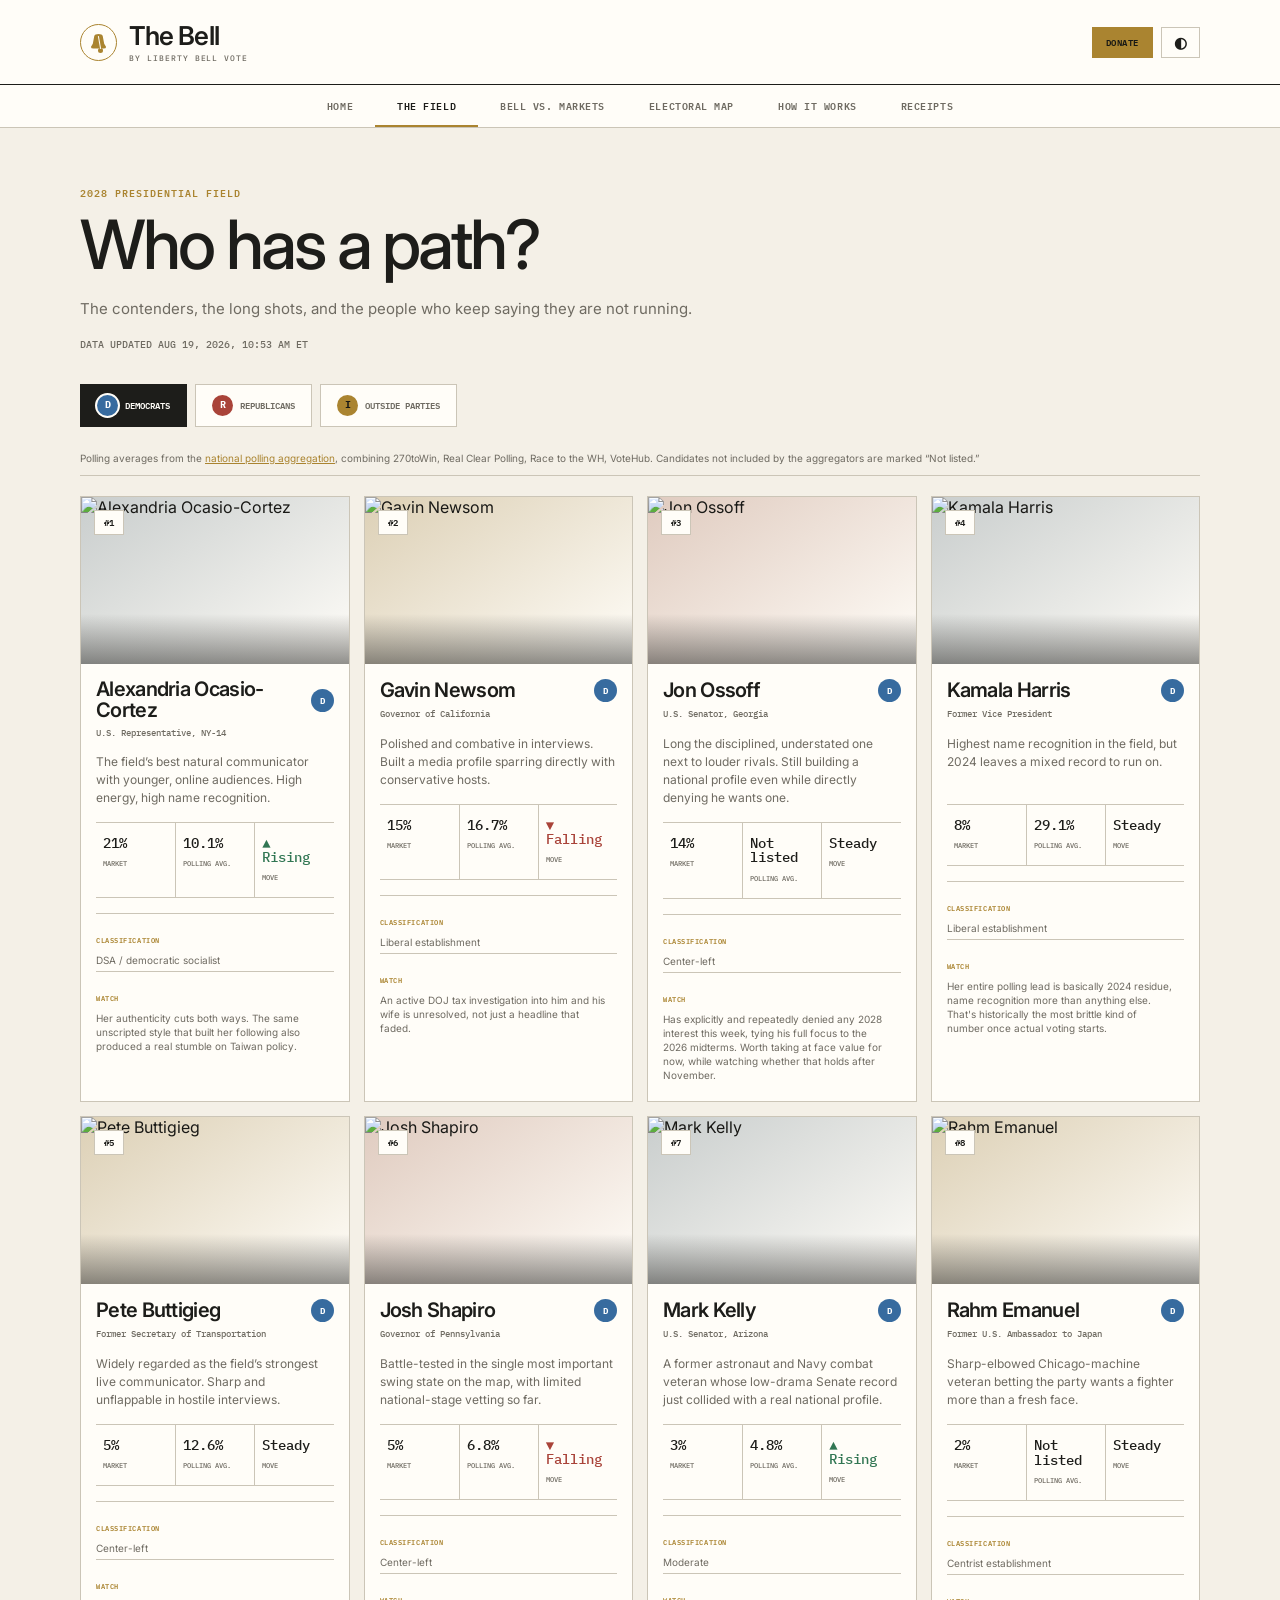
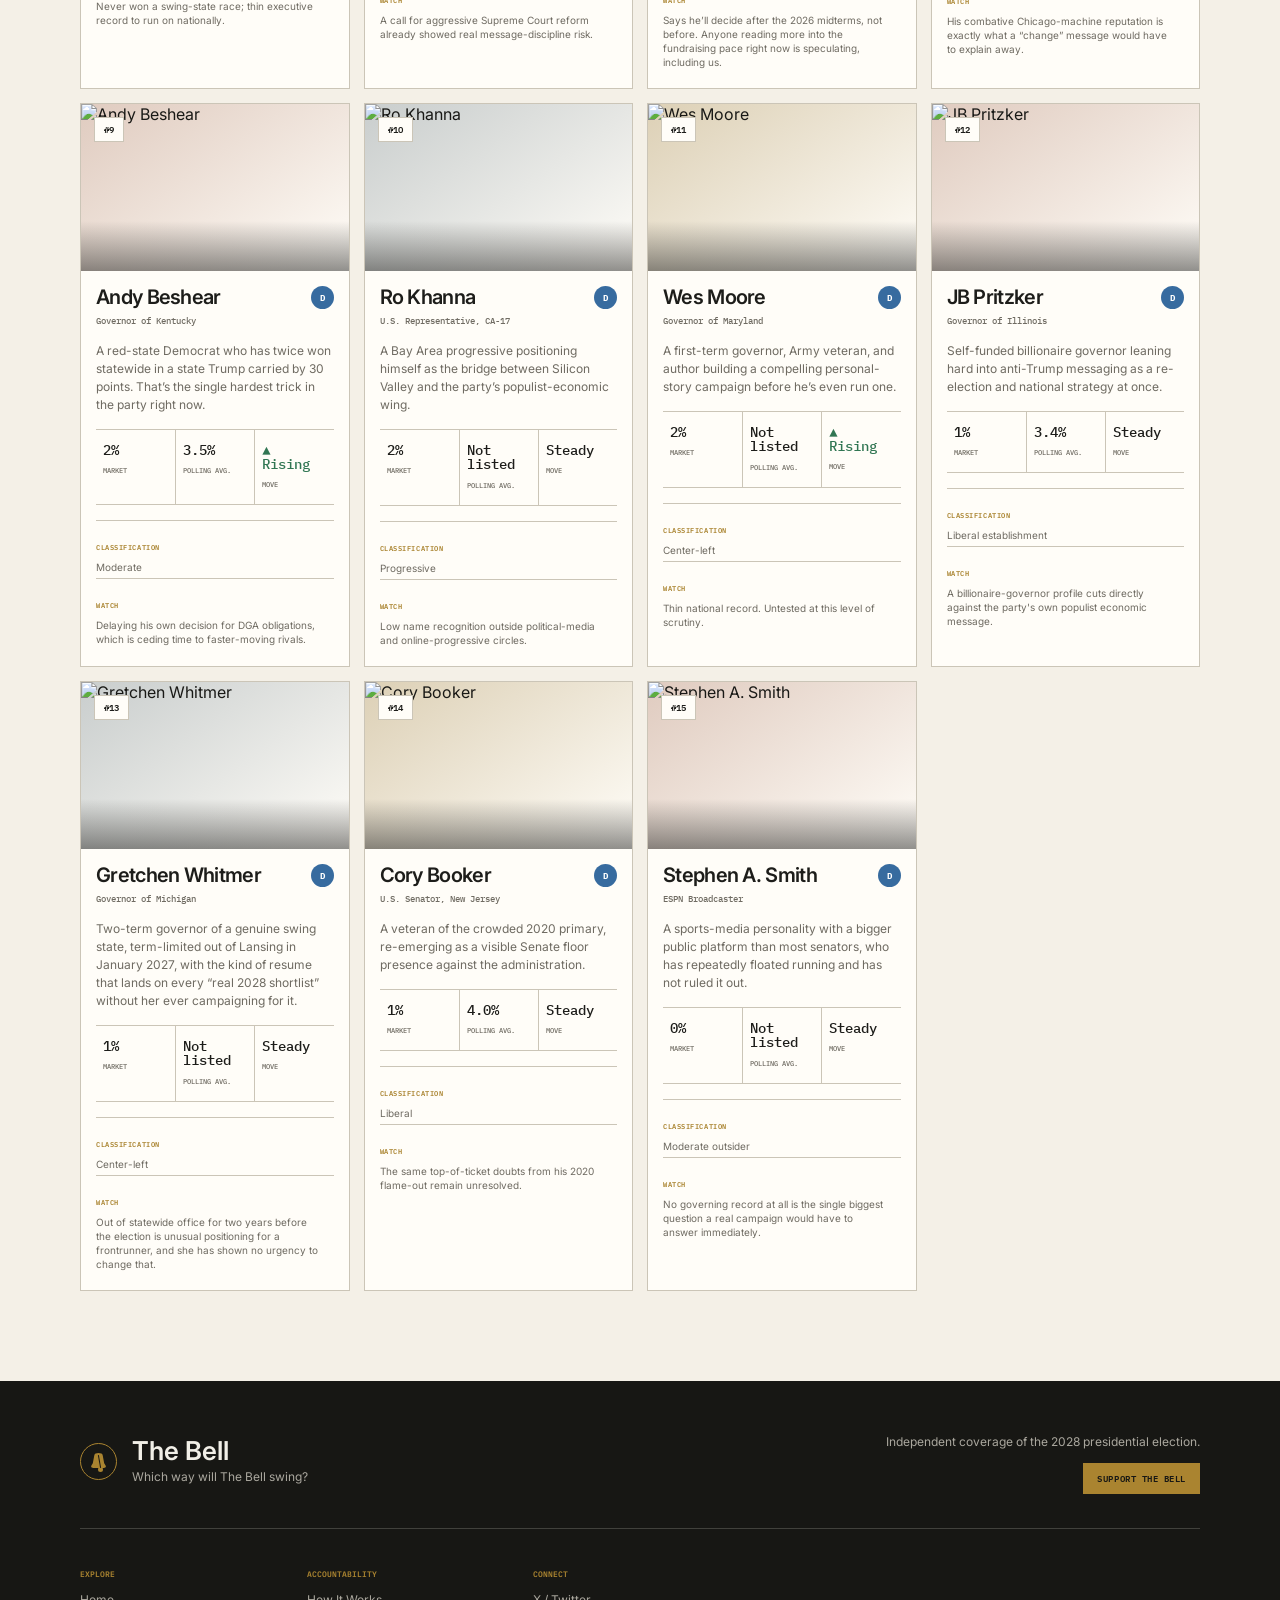
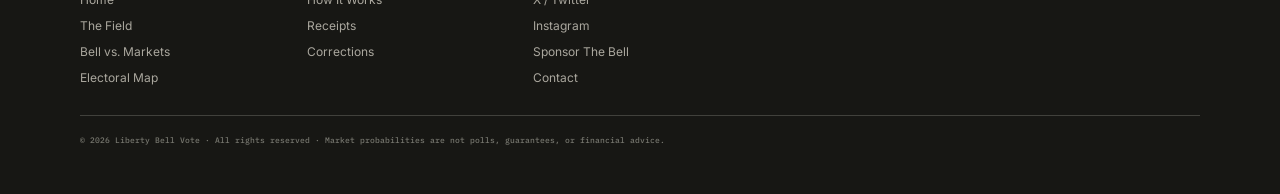
==== commit 33878d16: "Compact The Field and automate polling averages" ====
--- a/candidates.html
+++ b/candidates.html
@@ -8,4 +8,4 @@
   <meta property="og:description" content="The contenders, long shots, and outside-party possibilities shaping the 2028 race.">
   <meta property="og:image" content="https://libertybell.vote/og-rebrand.png"><meta property="og:url" content="https://libertybell.vote/candidates.html"><meta name="twitter:card" content="summary_large_image">
   <link rel="icon" type="image/png" sizes="32x32" href="/favicon-32-v2.png"><link rel="icon" type="image/png" sizes="16x16" href="/favicon-16-v2.png"><link rel="apple-touch-icon" sizes="180x180" href="/apple-touch-icon-2026.png"><link rel="manifest" href="/site.webmanifest"><meta name="theme-color" content="#171714"><link rel="preconnect" href="https://fonts.googleapis.com"><link href="https://fonts.googleapis.com/css2?family=Inter:wght@400;500;600&family=IBM+Plex+Mono:wght@500;600&display=swap" rel="stylesheet"><link rel="stylesheet" href="/assets/styles.css">
-</head><body data-page="candidates"><div id="site-header"></div><main class="page"><div class="shell"><header class="page-intro"><div class="eyebrow">2028 Presidential Field</div><h1>Who has a path?</h1><p>The contenders, the long shots, and the people who keep saying they are not running.</p><div class="meta" style="margin-top:16px">Data updated <span id="candidate-updated">loading</span></div></header><div class="party-switch"><button class="active" data-party="democratic"><span class="party-badge d">D</span> Democrats</button><button data-party="republican"><span class="party-badge r">R</span> Republicans</button><button data-party="independent"><span class="party-badge i">I</span> Outside parties</button></div><div class="candidate-grid" id="candidate-grid"></div></div></main><div id="site-footer"></div><script src="/assets/app.js"></script></body></html>
+</head><body data-page="candidates"><div id="site-header"></div><main class="page"><div class="shell"><header class="page-intro"><div class="eyebrow">2028 Presidential Field</div><h1>Who has a path?</h1><p>The contenders, the long shots, and the people who keep saying they are not running.</p><div class="meta" style="margin-top:16px">Data updated <span id="candidate-updated">loading</span></div></header><div class="party-switch"><button class="active" data-party="democratic"><span class="party-badge d">D</span> Democrats</button><button data-party="republican"><span class="party-badge r">R</span> Republicans</button><button data-party="independent"><span class="party-badge i">I</span> Outside parties</button></div><div class="polling-source" id="polling-source"></div><div class="candidate-grid" id="candidate-grid"></div></div></main><div id="site-footer"></div><script src="/assets/app.js"></script></body></html>
--- a/assets/styles.css
+++ b/assets/styles.css
@@ -105,7 +105,9 @@
 .swing-arm{cursor:grab;touch-action:none}.swing-arm.dragging{cursor:grabbing;transition:none}.live-monitor{display:inline-flex;align-items:center;gap:5px;margin-left:7px;vertical-align:middle;font:600 7px/1 var(--mono);letter-spacing:.08em;text-transform:uppercase;color:var(--green)}.live-monitor i{width:7px;height:7px;border-radius:50%;background:var(--green);box-shadow:0 0 0 0 color-mix(in srgb,var(--green) 45%,transparent);animation:live-pulse 1.8s infinite}@keyframes live-pulse{0%{box-shadow:0 0 0 0 color-mix(in srgb,var(--green) 45%,transparent)}70%{box-shadow:0 0 0 7px transparent}100%{box-shadow:0 0 0 0 transparent}}.candidate-brief{grid-template-columns:1fr 1fr}@media(prefers-reduced-motion:reduce){.live-monitor i{animation:none}}@media(max-width:560px){.candidate-brief{grid-template-columns:1fr}}
 .race-snapshot .call-footer{justify-content:flex-end}
 .swing-bell{position:absolute;left:50%;top:112px;width:150px;height:180px;transform:translateX(-50%);overflow:visible}.swing-bell-body{fill:var(--gold)}.swing-bell-slit{fill:none;stroke:var(--surface);stroke-width:4;stroke-linecap:round}
-@media(min-width:1200px){.candidate-grid{grid-template-columns:repeat(3,minmax(0,1fr));gap:18px}.compact-candidate{display:block}.compact-candidate .candidate-photo{width:100%;height:280px;aspect-ratio:auto}.compact-candidate .candidate-body{padding:18px}.compact-candidate .candidate-name-row h2{font-size:23px}.compact-candidate .candidate-bio{min-height:54px}.compact-candidate .candidate-brief{min-height:112px}}
+@media(min-width:1200px){.candidate-grid{grid-template-columns:repeat(4,minmax(0,1fr));gap:14px}.compact-candidate{display:block}.compact-candidate .candidate-photo{width:100%;height:auto;aspect-ratio:16/10}.compact-candidate .candidate-body{padding:15px}.compact-candidate .candidate-name-row h2{font-size:20px}.compact-candidate .candidate-bio{min-height:54px}.compact-candidate .candidate-brief{min-height:112px;grid-template-columns:1fr}.compact-candidate .candidate-brief>div+div{border-left:0;border-top:1px solid var(--line);padding-left:0}}@media(min-width:1800px){.candidate-grid{grid-template-columns:repeat(5,minmax(0,1fr))}}
+
+.polling-source{margin:-14px 0 20px;padding:10px 0;border-bottom:1px solid var(--line);font-size:10px;line-height:1.45;color:var(--muted)}.polling-source a{color:var(--gold)}.candidate-metric .metric-missing{font-size:10px;line-height:1.05}
 
 /* Calibrated Bell axis and compact mobile homepage */
 .bell-axis{position:relative;margin:0 10px 4px;padding-top:20px}.bell-axis-track{height:2px;background:linear-gradient(90deg,var(--blue) 0 49.8%,var(--red) 50.2% 100%);position:relative}.bell-axis-track span{position:absolute;top:-4px;width:1px;height:10px;background:var(--line)}.bell-axis-track span:nth-child(1){left:0}.bell-axis-track span:nth-child(2){left:25%}.bell-axis-track span:nth-child(3){left:50%;height:14px;top:-6px;background:var(--ink)}.bell-axis-track span:nth-child(4){left:75%}.bell-axis-track span:nth-child(5){right:0}.bell-axis-marker{position:absolute;left:50%;top:14px;width:10px;height:10px;border:2px solid var(--surface);border-radius:50%;background:var(--gold);box-shadow:0 0 0 1px var(--ink);transform:translateX(-50%);transition:left .8s cubic-bezier(.25,.8,.25,1);z-index:2}.bell-axis-marker b{position:absolute;left:50%;bottom:15px;transform:translateX(-50%);white-space:nowrap;font:600 7px/1 var(--mono);letter-spacing:.04em;color:var(--ink);font-style:normal}.bell-axis-labels{display:flex;justify-content:space-between;margin-top:9px;font:600 7px/1 var(--mono);letter-spacing:.04em;color:var(--muted)}.bell-axis-labels span:nth-child(3){color:var(--ink)}
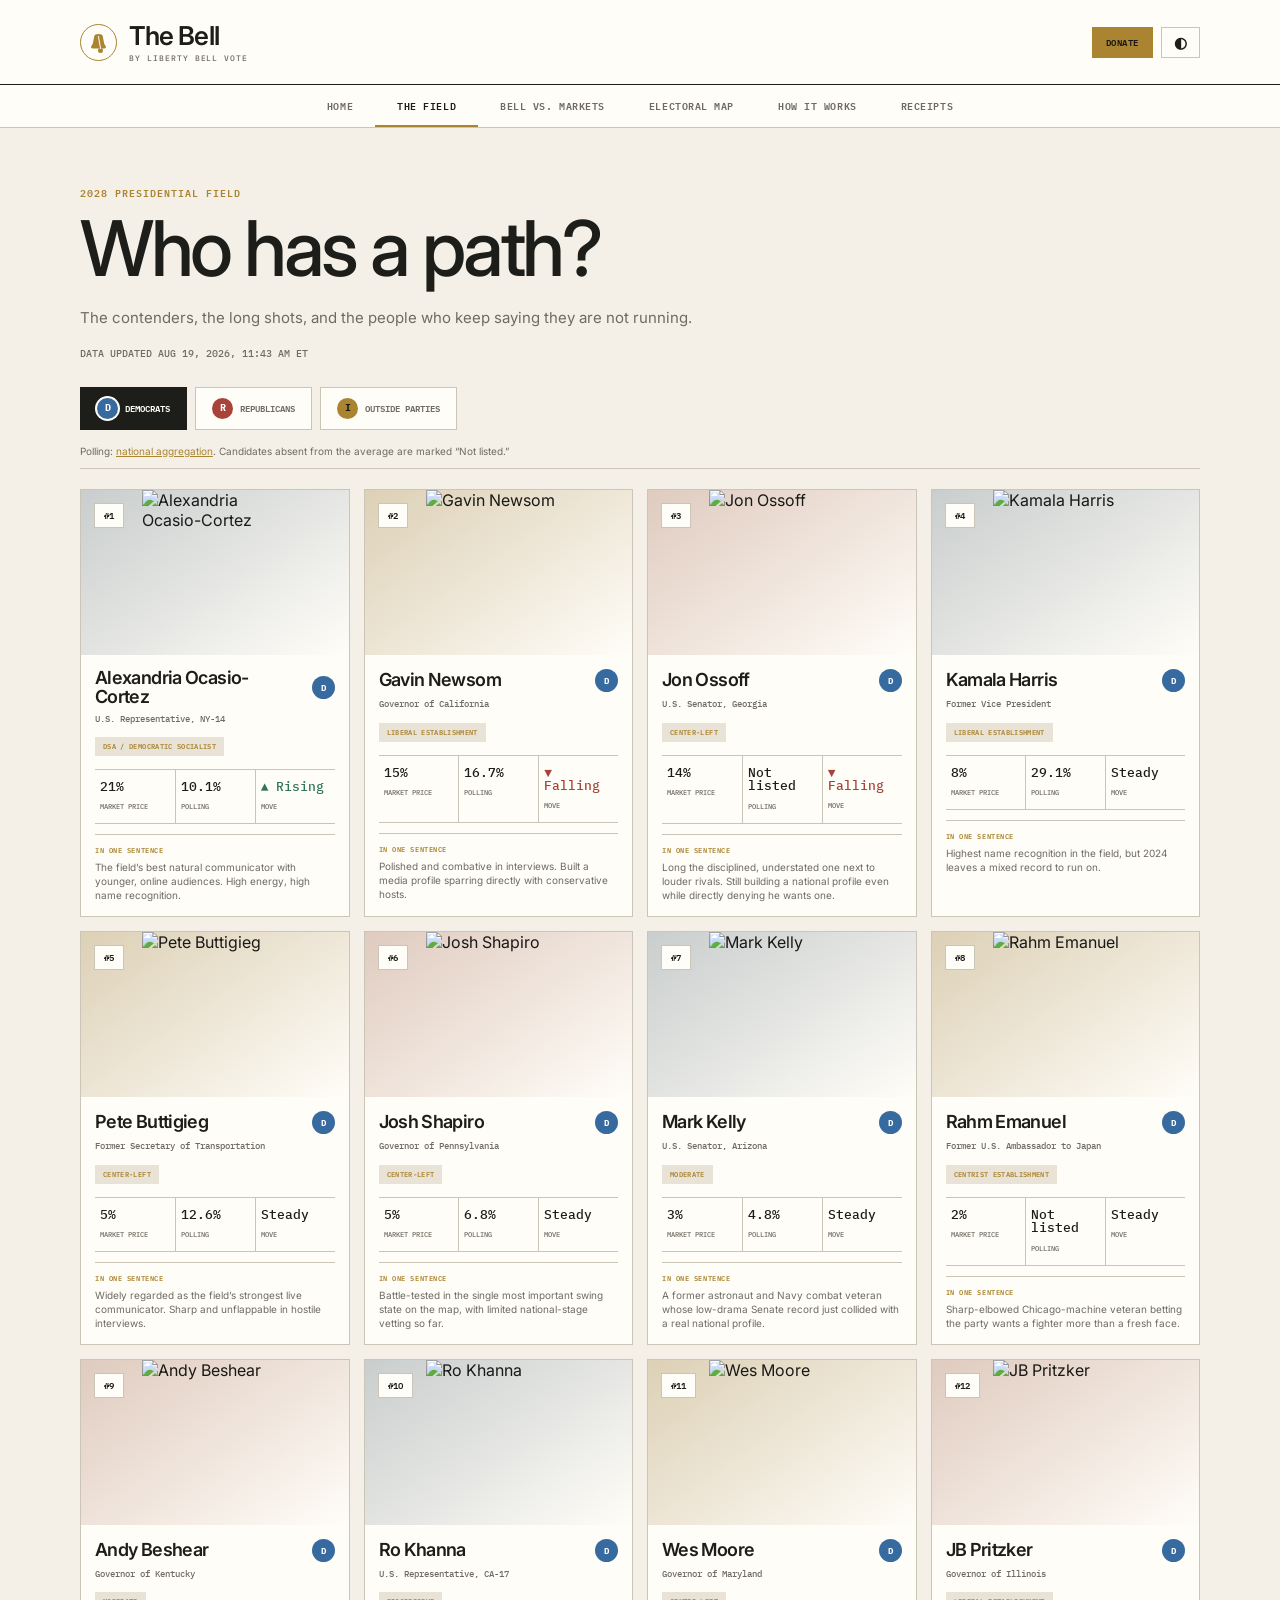
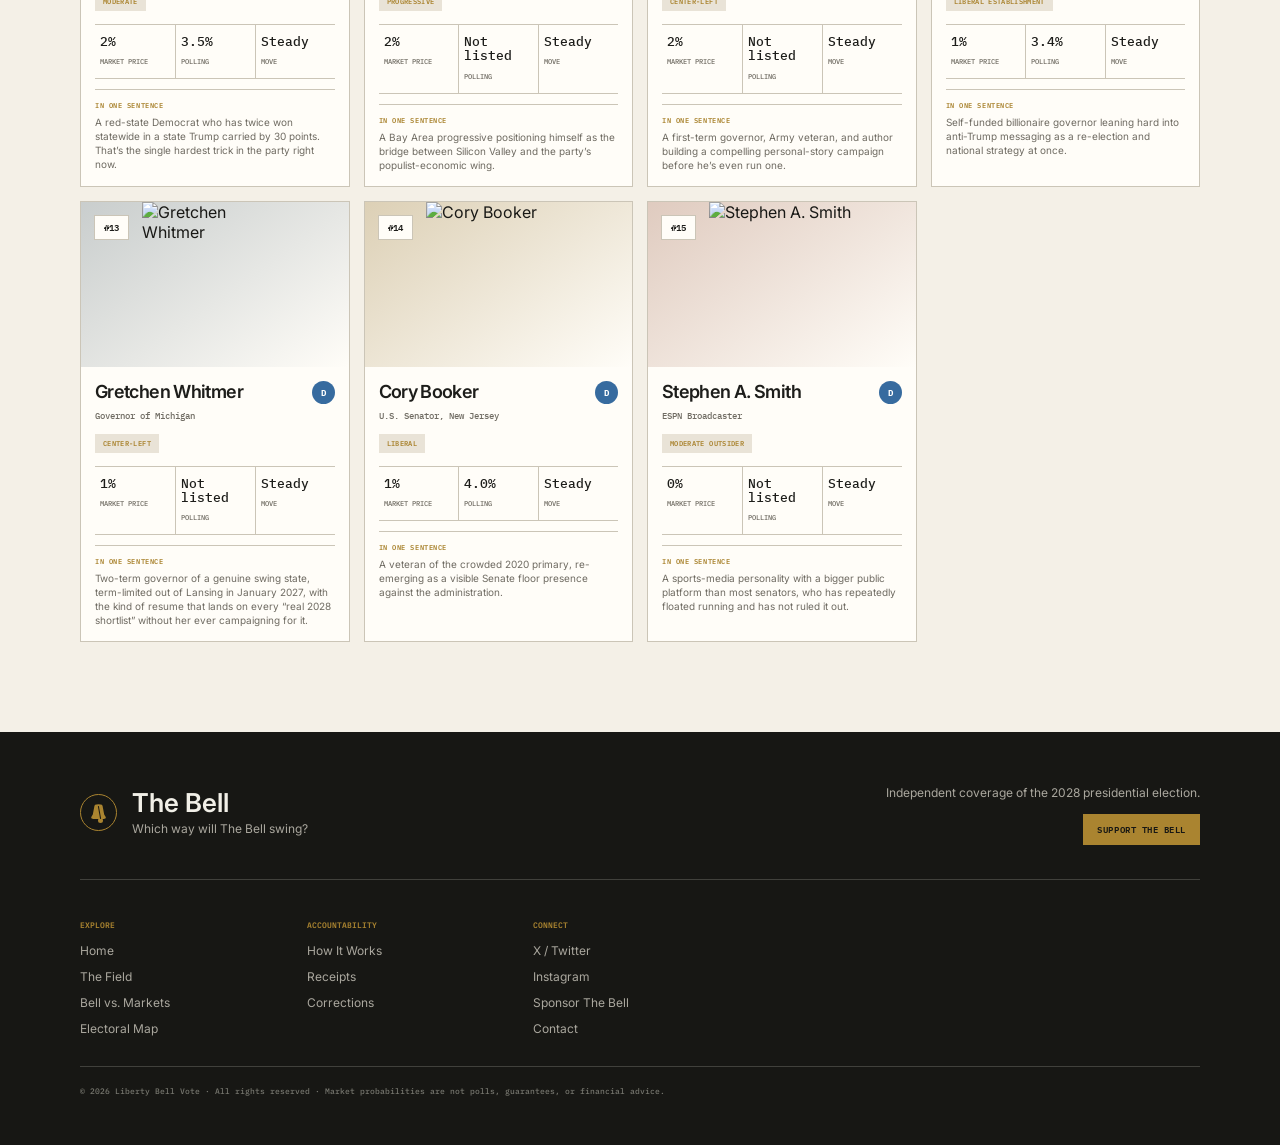
==== commit a8cedc23: "Prepare thebell.vote domain migration" ====
--- a/candidates.html
+++ b/candidates.html
@@ -1,11 +1,12 @@
 <!doctype html>
 <html lang="en"><head>
   <meta charset="utf-8"><meta name="viewport" content="width=device-width,initial-scale=1">
+  <script async src="https://pagead2.googlesyndication.com/pagead/js/adsbygoogle.js?client=ca-pub-7473608031793979" crossorigin="anonymous"></script>
   <title>2028 Presidential Candidates | The Bell</title>
   <meta name="description" content="Track Democratic, Republican, independent, and third-party possibilities for the 2028 presidential election.">
-  <link rel="canonical" href="https://libertybell.vote/candidates.html">
+  <link rel="canonical" href="https://thebell.vote/candidates.html">
   <meta property="og:title" content="The 2028 Presidential Field | The Bell">
   <meta property="og:description" content="The contenders, long shots, and outside-party possibilities shaping the 2028 race.">
-  <meta property="og:image" content="https://libertybell.vote/og-rebrand.png"><meta property="og:url" content="https://libertybell.vote/candidates.html"><meta name="twitter:card" content="summary_large_image">
+  <meta property="og:image" content="https://thebell.vote/og-rebrand.png"><meta property="og:url" content="https://thebell.vote/candidates.html"><meta name="twitter:card" content="summary_large_image">
   <link rel="icon" type="image/png" sizes="32x32" href="/favicon-32-v2.png"><link rel="icon" type="image/png" sizes="16x16" href="/favicon-16-v2.png"><link rel="apple-touch-icon" sizes="180x180" href="/apple-touch-icon-2026.png"><link rel="manifest" href="/site.webmanifest"><meta name="theme-color" content="#171714"><link rel="preconnect" href="https://fonts.googleapis.com"><link href="https://fonts.googleapis.com/css2?family=Inter:wght@400;500;600&family=IBM+Plex+Mono:wght@500;600&display=swap" rel="stylesheet"><link rel="stylesheet" href="/assets/styles.css">
 </head><body data-page="candidates"><div id="site-header"></div><main class="page"><div class="shell"><header class="page-intro"><div class="eyebrow">2028 Presidential Field</div><h1>Who has a path?</h1><p>The contenders, the long shots, and the people who keep saying they are not running.</p><div class="meta" style="margin-top:16px">Data updated <span id="candidate-updated">loading</span></div></header><div class="party-switch"><button class="active" data-party="democratic"><span class="party-badge d">D</span> Democrats</button><button data-party="republican"><span class="party-badge r">R</span> Republicans</button><button data-party="independent"><span class="party-badge i">I</span> Outside parties</button></div><div class="polling-source" id="polling-source"></div><div class="candidate-grid" id="candidate-grid"></div></div></main><div id="site-footer"></div><script src="/assets/app.js"></script></body></html>
--- a/assets/styles.css
+++ b/assets/styles.css
@@ -105,9 +105,44 @@
 .swing-arm{cursor:grab;touch-action:none}.swing-arm.dragging{cursor:grabbing;transition:none}.live-monitor{display:inline-flex;align-items:center;gap:5px;margin-left:7px;vertical-align:middle;font:600 7px/1 var(--mono);letter-spacing:.08em;text-transform:uppercase;color:var(--green)}.live-monitor i{width:7px;height:7px;border-radius:50%;background:var(--green);box-shadow:0 0 0 0 color-mix(in srgb,var(--green) 45%,transparent);animation:live-pulse 1.8s infinite}@keyframes live-pulse{0%{box-shadow:0 0 0 0 color-mix(in srgb,var(--green) 45%,transparent)}70%{box-shadow:0 0 0 7px transparent}100%{box-shadow:0 0 0 0 transparent}}.candidate-brief{grid-template-columns:1fr 1fr}@media(prefers-reduced-motion:reduce){.live-monitor i{animation:none}}@media(max-width:560px){.candidate-brief{grid-template-columns:1fr}}
 .race-snapshot .call-footer{justify-content:flex-end}
 .swing-bell{position:absolute;left:50%;top:112px;width:150px;height:180px;transform:translateX(-50%);overflow:visible}.swing-bell-body{fill:var(--gold)}.swing-bell-slit{fill:none;stroke:var(--surface);stroke-width:4;stroke-linecap:round}
-@media(min-width:1200px){.candidate-grid{grid-template-columns:repeat(4,minmax(0,1fr));gap:14px}.compact-candidate{display:block}.compact-candidate .candidate-photo{width:100%;height:auto;aspect-ratio:16/10}.compact-candidate .candidate-body{padding:15px}.compact-candidate .candidate-name-row h2{font-size:20px}.compact-candidate .candidate-bio{min-height:54px}.compact-candidate .candidate-brief{min-height:112px;grid-template-columns:1fr}.compact-candidate .candidate-brief>div+div{border-left:0;border-top:1px solid var(--line);padding-left:0}}@media(min-width:1800px){.candidate-grid{grid-template-columns:repeat(5,minmax(0,1fr))}}
+@media(min-width:1200px){.candidate-grid{grid-template-columns:repeat(4,minmax(0,1fr));gap:14px}.compact-candidate{display:block}.compact-candidate .candidate-photo{width:100%;height:190px;aspect-ratio:auto;display:grid;place-items:center;background:linear-gradient(145deg,var(--soft),var(--surface))}.compact-candidate .candidate-photo img{width:100%;height:100%;object-fit:contain;object-position:center center;transform:none}.compact-candidate:hover .candidate-photo img{transform:none}.compact-candidate .candidate-photo:after{display:none}.compact-candidate .candidate-body{padding:15px}.compact-candidate .candidate-name-row h2{font-size:20px}.compact-candidate .candidate-bio{min-height:54px}.compact-candidate .candidate-brief{min-height:112px;grid-template-columns:1fr}.compact-candidate .candidate-brief>div+div{border-left:0;border-top:1px solid var(--line);padding-left:0}}@media(min-width:1800px){.candidate-grid{grid-template-columns:repeat(5,minmax(0,1fr));gap:12px}.compact-candidate .candidate-photo{height:180px}}
 
 .polling-source{margin:-14px 0 20px;padding:10px 0;border-bottom:1px solid var(--line);font-size:10px;line-height:1.45;color:var(--muted)}.polling-source a{color:var(--gold)}.candidate-metric .metric-missing{font-size:10px;line-height:1.05}
+.mobile-state-picker{display:none}
+@media(max-width:700px){.map-page{padding-top:26px}.map-intro h1{font-size:46px}.ev-score{gap:12px;padding:16px 0}.score-candidate{display:grid;grid-template-columns:auto auto;align-items:center}.score-candidate img{grid-row:1/3}.score-candidate span,.score-candidate strong{line-height:1}.score-candidate.rep img{grid-column:2;grid-row:1/3}.score-candidate.rep span,.score-candidate.rep strong{grid-column:1}.map-legend{gap:12px;padding-bottom:12px}.map-legend span:last-child{display:none}.mobile-state-picker{display:grid;gap:7px;margin:0 0 12px;font:600 8px/1 var(--mono);letter-spacing:.09em;text-transform:uppercase;color:var(--gold)}.mobile-state-picker select{width:100%;padding:13px 40px 13px 13px;border:1px solid var(--line);border-radius:0;background:var(--surface);color:var(--ink);font:500 14px/1.2 var(--sans)}.map-shell{margin:0;overflow:visible}.state-map{min-width:0;width:100%;padding:4px;aspect-ratio:975/610}.state-map svg{width:100%;height:100%}.state-shape{stroke-width:2}.state-label{font-size:7px}.state-detail{position:fixed;left:14px;right:14px;bottom:14px;top:auto;width:auto;max-width:none;transform:none;padding:20px;max-height:48vh;overflow:auto}.state-detail h2{font-size:25px;margin:8px 0}.state-detail p{font-size:11px}.map-source{line-height:1.5}}
+.panel-head p{margin:6px 0 0;font-size:9px;line-height:1.3;color:var(--muted)}
+.model-flow{display:grid;grid-template-columns:minmax(0,1fr) 54px 280px;align-items:stretch;margin-top:48px;border-top:3px solid var(--ink);border-bottom:1px solid var(--line);padding:26px 0}.model-inputs{display:grid;grid-template-columns:repeat(3,1fr);border:1px solid var(--line)}.model-inputs article{position:relative;display:grid;grid-template-columns:auto 1fr auto;align-items:center;gap:10px;min-height:92px;padding:18px;background:var(--surface);overflow:hidden}.model-inputs article:not(:nth-child(3n+1)){border-left:1px solid var(--line)}.model-inputs article:nth-child(n+4){border-top:1px solid var(--line)}.model-inputs span{font:600 8px/1 var(--mono);color:var(--gold)}.model-inputs h2{margin:0;border:0;padding:0;font-size:15px;line-height:1.1}.model-inputs b{font:600 11px/1 var(--mono)}.model-inputs i{position:absolute;left:0;bottom:0;width:calc(var(--weight) * 4);height:4px;background:var(--gold)}.model-arrow{display:grid;place-items:center;font:400 34px/1 var(--sans);color:var(--gold)}.model-output{display:flex;flex-direction:column;align-items:center;justify-content:center;text-align:center;background:var(--ink);color:var(--surface);padding:28px}.model-output .brand-mark{margin-bottom:20px}.model-output small{font:600 8px/1 var(--mono);letter-spacing:.12em;text-transform:uppercase;color:var(--gold)}.model-output strong{font-size:28px;margin-top:9px}.model-output p{font-size:11px;line-height:1.4;color:#aaa79f;margin:10px 0 0}.candidate-classification{display:inline-block;margin-top:12px;padding:6px 8px;background:var(--soft);font:600 7px/1 var(--mono);letter-spacing:.05em;text-transform:uppercase;color:var(--gold)}.candidate-watch{margin:0;padding-top:12px;border-top:1px solid var(--line);font-size:10px;line-height:1.4;color:var(--muted);display:-webkit-box;-webkit-line-clamp:2;-webkit-box-orient:vertical;overflow:hidden}.candidate-watch span{display:block;margin-bottom:5px;font:600 7px/1 var(--mono);letter-spacing:.08em;text-transform:uppercase;color:var(--gold)}
+@media(min-width:1200px){.compact-candidate .candidate-photo{height:165px}.compact-candidate .candidate-photo img{width:145px;object-fit:cover;object-position:center top}.compact-candidate .candidate-body{padding:14px}.compact-candidate .candidate-name-row h2{font-size:18px}.compact-candidate .candidate-metrics{margin:13px 0 10px}.compact-candidate .candidate-metric{padding:10px 5px}.compact-candidate .candidate-metric strong{font-size:13px}.compact-candidate .candidate-brief,.compact-candidate .candidate-bio{display:none}}@media(min-width:1550px){.candidate-grid{grid-template-columns:repeat(5,minmax(0,1fr));gap:12px}}
+@media(max-width:800px){.model-flow{grid-template-columns:1fr;margin-top:32px}.model-arrow{height:48px;transform:rotate(90deg)}.model-output{min-height:210px}}@media(max-width:560px){.model-inputs{grid-template-columns:1fr 1fr}.model-inputs article{min-height:78px;padding:14px}.model-inputs article:not(:nth-child(3n+1)){border-left:0}.model-inputs article:nth-child(n+4){border-top:0}.model-inputs article:nth-child(even){border-left:1px solid var(--line)}.model-inputs article:nth-child(n+3){border-top:1px solid var(--line)}.model-inputs article:last-child{grid-column:1/-1}.model-inputs h2{font-size:13px}.method-bottom{grid-template-columns:1fr;gap:14px}.panel-head h2{font-size:19px}}
+[data-page="methodology"] .compact-intro h1{font-size:clamp(50px,6vw,72px)}[data-page="methodology"] .compact-intro{margin-bottom:18px}[data-page="candidates"] .page-intro h1{font-size:clamp(52px,6vw,78px)}[data-page="candidates"] .page-intro{margin-bottom:26px}[data-page="candidates"] .party-switch{margin-bottom:18px}
+.dark-horse{position:absolute;right:10px;top:10px;z-index:3;padding:7px 9px;background:var(--gold);color:#171714;font:700 7px/1 var(--mono);letter-spacing:.08em;text-transform:uppercase}
+
+/* Tighter calls and a clearer model-versus-market challenge */
+.snapshot-grid>.call-card{min-height:250px;padding:22px 24px}.call-card .snapshot-label{margin-bottom:14px}.call-card .call-party,.call-card .call-person{height:64px;min-height:64px;margin-bottom:14px}.call-person .person-name img{width:56px;height:56px}.call-card h2{min-height:0;font-size:21px}.call-card p{margin-top:8px}.candidate-watch{display:block;overflow:visible;-webkit-line-clamp:unset}.candidate-watch span{margin-bottom:6px}.forecast-challenge{display:grid;grid-template-columns:repeat(3,1fr);margin:6px 0 42px;border:1px solid var(--ink);border-top:4px solid var(--gold)}.forecast-challenge article{min-height:180px;padding:24px;background:var(--surface)}.forecast-challenge article+article{border-left:1px solid var(--line)}.forecast-challenge span{font:600 8px/1 var(--mono);letter-spacing:.1em;text-transform:uppercase;color:var(--gold)}.forecast-challenge strong{display:block;margin-top:34px;font-size:24px;line-height:1.05}.forecast-challenge p{max-width:30ch;margin:12px 0 0;font-size:11px;line-height:1.5;color:var(--muted)}.forecast-challenge a{color:var(--gold)}.market-matchup-head{display:flex;align-items:end;justify-content:space-between;padding-bottom:12px;border-bottom:3px solid var(--ink)}.market-matchup-head strong{font-size:20px}.market-intro{margin-bottom:34px}
+@media(max-width:900px){.forecast-challenge{grid-template-columns:1fr}.forecast-challenge article{min-height:0;padding:20px}.forecast-challenge article+article{border-left:0;border-top:1px solid var(--line)}.forecast-challenge strong{margin-top:18px}.snapshot-grid>.call-card{min-height:0}}
+@media(max-width:560px){.snapshot-grid>.call-card{padding:16px}.call-card .call-party,.call-card .call-person{height:auto;min-height:0;margin-bottom:10px}.call-card .snapshot-label{margin-bottom:10px}.forecast-challenge{margin-bottom:30px}.forecast-challenge strong{font-size:20px}.market-matchup-head{display:block}.market-matchup-head strong{display:block;margin-top:7px;font-size:17px}.candidate-watch{font-size:11px;line-height:1.5;padding-bottom:2px}}
+
+/* The Bell Model signal network */
+.method.method-visual{max-width:1120px}.model-network{position:relative;height:650px;margin-top:42px;overflow:hidden;border:1px solid #494942;border-top:4px solid var(--gold);background:#171714;color:#f1efe7;isolation:isolate}.network-lines{position:absolute;inset:0;width:100%;height:620px;z-index:-1}.network-lines path{fill:none;stroke:#6d603f;stroke-width:1.5;stroke-dasharray:4 7;vector-effect:non-scaling-stroke}.model-core{position:absolute;left:50%;top:48%;width:230px;height:230px;transform:translate(-50%,-50%);display:flex;flex-direction:column;align-items:center;justify-content:center;text-align:center;border:1px solid #716b5c;border-radius:50%;background:#111210;box-shadow:0 0 0 12px rgba(208,170,85,.08),0 20px 50px rgba(0,0,0,.28);z-index:2}.model-core .brand-mark{width:58px;height:58px;margin-bottom:17px;transform:scale(1.25)}.model-core .brand-mark i{background:#111210}.model-core>small{font:600 8px/1 var(--mono);letter-spacing:.12em;text-transform:uppercase;color:#d0aa55}.model-core>strong{margin-top:8px;font-size:32px;line-height:1;letter-spacing:-.04em}.model-core p{margin:10px 0 0;font-size:10px;line-height:1.3;color:#aaa79e}.signal-node{position:absolute;width:176px;min-height:72px;display:flex;align-items:center;gap:12px;padding:12px 14px;border:1px solid #4a4a44;background:#20211e;box-shadow:0 8px 22px rgba(0,0,0,.18);z-index:3}.signal-node:after{content:"";position:absolute;left:0;right:0;bottom:0;height:3px;background:linear-gradient(90deg,#d0aa55 var(--weight,50%),#383934 var(--weight,50%))}.signal-icon{width:38px;height:38px;flex:0 0 auto;display:grid;place-items:center;border:1px solid #716b5c;border-radius:50%;color:#d0aa55}.signal-icon svg{width:21px;height:21px;fill:none;stroke:currentColor;stroke-width:1.7;stroke-linecap:round;stroke-linejoin:round}.signal-node b{display:block;font-size:13px;line-height:1.1}.signal-node small{display:block;margin-top:5px;font:600 8px/1 var(--mono);color:#d0aa55}.node-1{--weight:90%;left:calc(50% - 88px);top:25px}.node-2{--weight:60%;right:85px;top:56px}.node-3{--weight:60%;right:20px;top:212px}.node-4{--weight:50%;right:55px;bottom:104px}.node-5{--weight:60%;left:calc(65% - 88px);bottom:25px}.node-6{--weight:30%;left:calc(35% - 88px);bottom:25px}.node-7{--weight:50%;left:55px;bottom:104px}.node-8{--weight:70%;left:20px;top:212px}.node-9{--weight:30%;left:85px;top:56px}.network-caption{position:absolute;left:0;right:0;bottom:7px;margin:0!important;text-align:center;font:600 7px/1 var(--mono)!important;letter-spacing:.1em;text-transform:uppercase;color:#77776f}.method-bottom{margin-top:28px}
+@media(max-width:850px){.model-network{height:auto;min-height:0;padding:24px}.network-lines{display:none}.model-core{position:relative;left:auto;top:auto;width:190px;height:190px;margin:0 auto 24px;transform:none}.model-network{display:grid;grid-template-columns:repeat(3,1fr);gap:10px}.model-core{grid-column:1/-1}.signal-node{position:relative;inset:auto!important;width:auto;min-height:86px;display:flex;flex-direction:column;justify-content:center;text-align:center;padding:11px 7px}.signal-icon{width:34px;height:34px}.network-caption{position:relative;grid-column:1/-1;bottom:auto;padding:10px 0 0}}
+@media(max-width:560px){[data-page="methodology"] .compact-intro h1{font-size:46px}.model-network{margin-top:28px;padding:18px 10px 14px;gap:7px}.model-core{width:164px;height:164px;margin-bottom:12px}.model-core .brand-mark{transform:scale(1.05);margin-bottom:12px}.model-core>strong{font-size:27px}.signal-node{min-height:94px;gap:8px;padding:10px 4px}.signal-node b{font-size:10px}.signal-node small{font-size:7px}.signal-icon{width:32px;height:32px}.signal-icon svg{width:18px;height:18px}.network-caption{line-height:1.5!important;padding:8px 12px 0}.method-bottom{margin-top:20px}}
+
+/* Sleek brand treatment for The Bell Model */
+.model-network{border-color:#393a35;background:radial-gradient(circle at 50% 45%,#22221d 0,#171714 45%,#111210 100%)}.model-network:before{content:"THE BELL  /  2028 SIGNAL ENGINE";position:absolute;left:20px;top:17px;font:600 7px/1 var(--mono);letter-spacing:.16em;color:#77776e;z-index:1}.model-network:after{content:"LIVE MODEL";position:absolute;right:20px;top:16px;padding-left:12px;font:600 7px/1 var(--mono);letter-spacing:.14em;color:#d0aa55}.model-core{width:260px;height:158px;border:1px solid #5a574e;border-radius:0;flex-direction:row;gap:17px;text-align:left;padding:22px;background:#111210;box-shadow:0 18px 45px rgba(0,0,0,.32)}.model-core:before,.model-core:after{content:"";position:absolute;width:16px;height:16px;border-color:#d0aa55}.model-core:before{left:-1px;top:-1px;border-left:2px solid;border-top:2px solid}.model-core:after{right:-1px;bottom:-1px;border-right:2px solid;border-bottom:2px solid}.model-bell-logo{width:72px;height:72px;flex:0 0 auto;overflow:visible}.model-bell-logo>circle:first-child{fill:none;stroke:#d0aa55;stroke-width:3}.model-bell-body{fill:#d0aa55}.model-bell-cut{fill:none;stroke:#111210;stroke-width:5;stroke-linecap:round}.model-core-copy{display:block}.model-core-copy small{display:block;font:600 7px/1 var(--mono);letter-spacing:.14em;text-transform:uppercase;color:#d0aa55}.model-core-copy strong{display:block;margin-top:8px;font-size:21px;line-height:1.04;letter-spacing:-.035em}.model-core-copy p{margin:9px 0 0;font-size:9px;line-height:1.35;color:#8e8d85}.signal-node{min-height:64px;border:0;border-left:1px solid #55554e;border-bottom:1px solid #353631;background:rgba(31,32,29,.94);box-shadow:none}.signal-node:after{height:2px}.signal-icon{width:32px;height:32px;border:0;border-radius:0;background:#282923}.signal-icon svg{width:19px;height:19px}.signal-node b{font-size:12px}.network-lines path{stroke:#85713f;stroke-width:1;stroke-dasharray:2 8}.network-caption{bottom:10px;color:#696961}
+@media(max-width:850px){.model-network{padding:58px 24px 24px;gap:1px;background:#151613}.model-network:before{top:22px}.model-network:after{top:21px}.model-core{grid-column:1/-1;width:100%;height:auto;min-height:112px;margin:0 0 18px;justify-content:flex-start;padding:19px 22px;border-color:#474740}.model-bell-logo{width:66px;height:66px}.model-core-copy strong{font-size:24px}.signal-node{min-height:80px;flex-direction:row;justify-content:flex-start;text-align:left;padding:13px 15px;border-left:1px solid #353631}.signal-node:nth-of-type(3n+2){border-left:0}.network-caption{padding-top:18px}}
+@media(max-width:560px){.model-network{padding:52px 10px 14px}.model-network:before{left:12px;font-size:6px}.model-network:after{right:12px;font-size:6px}.model-core{min-height:100px;padding:15px;margin-bottom:10px;gap:13px}.model-bell-logo{width:58px;height:58px}.model-core-copy strong{font-size:19px}.model-core-copy p{margin-top:6px}.signal-node{min-height:82px;flex-direction:column;justify-content:center;text-align:center;padding:10px 4px}.signal-icon{width:28px;height:28px}.signal-node b{font-size:9px}.network-caption{padding-top:14px}}
+.model-core img.model-bell-logo{display:block;object-fit:contain;overflow:visible;filter:saturate(.82) brightness(.96)}
+
+/* Theme-matched Bell Model */
+.model-core .model-bell-logo{display:block;width:72px;height:72px;flex:0 0 auto;background:var(--gold);-webkit-mask:url("/assets/the-bell-model-logo.png") center/contain no-repeat;mask:url("/assets/the-bell-model-logo.png") center/contain no-repeat}.model-network{background:radial-gradient(circle at 50% 45%,color-mix(in srgb,var(--gold) 8%,var(--surface)) 0,var(--surface) 48%,var(--bg) 100%);border-color:var(--line);color:var(--ink)}.model-network:before{color:var(--muted)}.model-network:after{color:var(--gold)}.model-core{background:var(--surface);border-color:var(--line);box-shadow:0 18px 45px rgba(42,35,20,.12)}.model-core-copy small{color:var(--gold)}.model-core-copy p{color:var(--muted)}.signal-node{background:color-mix(in srgb,var(--surface) 94%,var(--gold));border-color:var(--line);color:var(--ink)}.signal-icon{background:var(--soft);color:var(--gold)}.network-lines path{stroke:color-mix(in srgb,var(--gold) 62%,var(--line))}.network-caption{color:var(--muted)}
+body.dark .model-network{background:radial-gradient(circle at 50% 45%,#22221d 0,#171714 45%,#111210 100%);border-color:#393a35;color:#f1efe7}body.dark .model-network:before{color:#77776e}body.dark .model-network:after{color:var(--gold)}body.dark .model-core{background:#111210;border-color:#5a574e;box-shadow:0 18px 45px rgba(0,0,0,.32)}body.dark .model-core-copy p{color:#8e8d85}body.dark .signal-node{background:rgba(31,32,29,.94);border-color:#353631;color:#f1efe7}body.dark .signal-icon{background:#282923;color:var(--gold)}body.dark .network-lines path{stroke:#85713f}body.dark .network-caption{color:#696961}
+@media(max-width:850px){.model-core .model-bell-logo{width:66px;height:66px}}
+@media(max-width:560px){.model-core .model-bell-logo{width:58px;height:58px}}
+.model-network:before{content:"2028 SIGNAL ENGINE"}.method-bottom{display:flex;align-items:center;justify-content:space-between;gap:36px;margin-top:24px;padding:20px 0}.method-bottom>div{display:flex;align-items:baseline;gap:18px}.method-bottom h2{margin:0;font-size:22px;white-space:nowrap}.method-bottom p{margin:0;text-align:right}.correction-line{padding-top:16px}
+@media(max-width:700px){.method-bottom{display:block;padding:18px 0}.method-bottom>div{display:block}.method-bottom h2{margin-top:7px;font-size:20px;white-space:normal}.method-bottom p{margin-top:9px;text-align:left}.correction-line{padding-top:14px}}
+.ledger-table td:nth-child(4){color:var(--gold);font-weight:600}.signal-node{font-family:var(--sans);cursor:pointer;text-align:left}.signal-node:hover,.signal-node:focus-visible,.signal-node.is-active{outline:0;background:color-mix(in srgb,var(--gold) 13%,var(--surface));box-shadow:inset 0 0 0 1px var(--gold);z-index:4}.signal-node:hover .signal-icon,.signal-node:focus-visible .signal-icon,.signal-node.is-active .signal-icon{background:var(--gold);color:var(--surface)}body.dark .signal-node:hover,body.dark .signal-node:focus-visible,body.dark .signal-node.is-active{background:color-mix(in srgb,var(--gold) 15%,#1f201d)}body.dark .signal-node:hover .signal-icon,body.dark .signal-node:focus-visible .signal-icon,body.dark .signal-node.is-active .signal-icon{color:#111210}.model-core-copy strong,.model-core-copy p{transition:opacity .12s ease}.model-core.is-reading .model-core-copy strong{font-size:18px}.model-core.is-reading .model-core-copy p{max-width:20ch}
+.signal-popover{position:absolute;z-index:20;width:255px;padding:15px 17px;border:1px solid var(--gold);border-top:3px solid var(--gold);background:var(--surface);color:var(--ink);box-shadow:0 14px 36px rgba(31,27,18,.2);pointer-events:none}.signal-popover[hidden]{display:none}.signal-popover small{display:block;font:600 7px/1 var(--mono);letter-spacing:.12em;text-transform:uppercase;color:var(--gold)}.signal-popover strong{display:block;margin-top:7px;font-size:17px;line-height:1.1}.signal-popover p{margin:7px 0 0!important;font-size:10px!important;line-height:1.45!important;color:var(--muted)}body.dark .signal-popover{background:#20211e;color:#f1efe7;box-shadow:0 16px 40px rgba(0,0,0,.42)}
+@media(max-width:850px){.signal-popover{position:fixed;left:18px!important;right:18px!important;top:auto!important;bottom:18px!important;width:auto;max-width:420px;margin:auto;pointer-events:none}.signal-popover strong{font-size:16px}.signal-popover p{font-size:11px!important}}
 
 /* Calibrated Bell axis and compact mobile homepage */
 .bell-axis{position:relative;margin:0 10px 4px;padding-top:20px}.bell-axis-track{height:2px;background:linear-gradient(90deg,var(--blue) 0 49.8%,var(--red) 50.2% 100%);position:relative}.bell-axis-track span{position:absolute;top:-4px;width:1px;height:10px;background:var(--line)}.bell-axis-track span:nth-child(1){left:0}.bell-axis-track span:nth-child(2){left:25%}.bell-axis-track span:nth-child(3){left:50%;height:14px;top:-6px;background:var(--ink)}.bell-axis-track span:nth-child(4){left:75%}.bell-axis-track span:nth-child(5){right:0}.bell-axis-marker{position:absolute;left:50%;top:14px;width:10px;height:10px;border:2px solid var(--surface);border-radius:50%;background:var(--gold);box-shadow:0 0 0 1px var(--ink);transform:translateX(-50%);transition:left .8s cubic-bezier(.25,.8,.25,1);z-index:2}.bell-axis-marker b{position:absolute;left:50%;bottom:15px;transform:translateX(-50%);white-space:nowrap;font:600 7px/1 var(--mono);letter-spacing:.04em;color:var(--ink);font-style:normal}.bell-axis-labels{display:flex;justify-content:space-between;margin-top:9px;font:600 7px/1 var(--mono);letter-spacing:.04em;color:var(--muted)}.bell-axis-labels span:nth-child(3){color:var(--ink)}
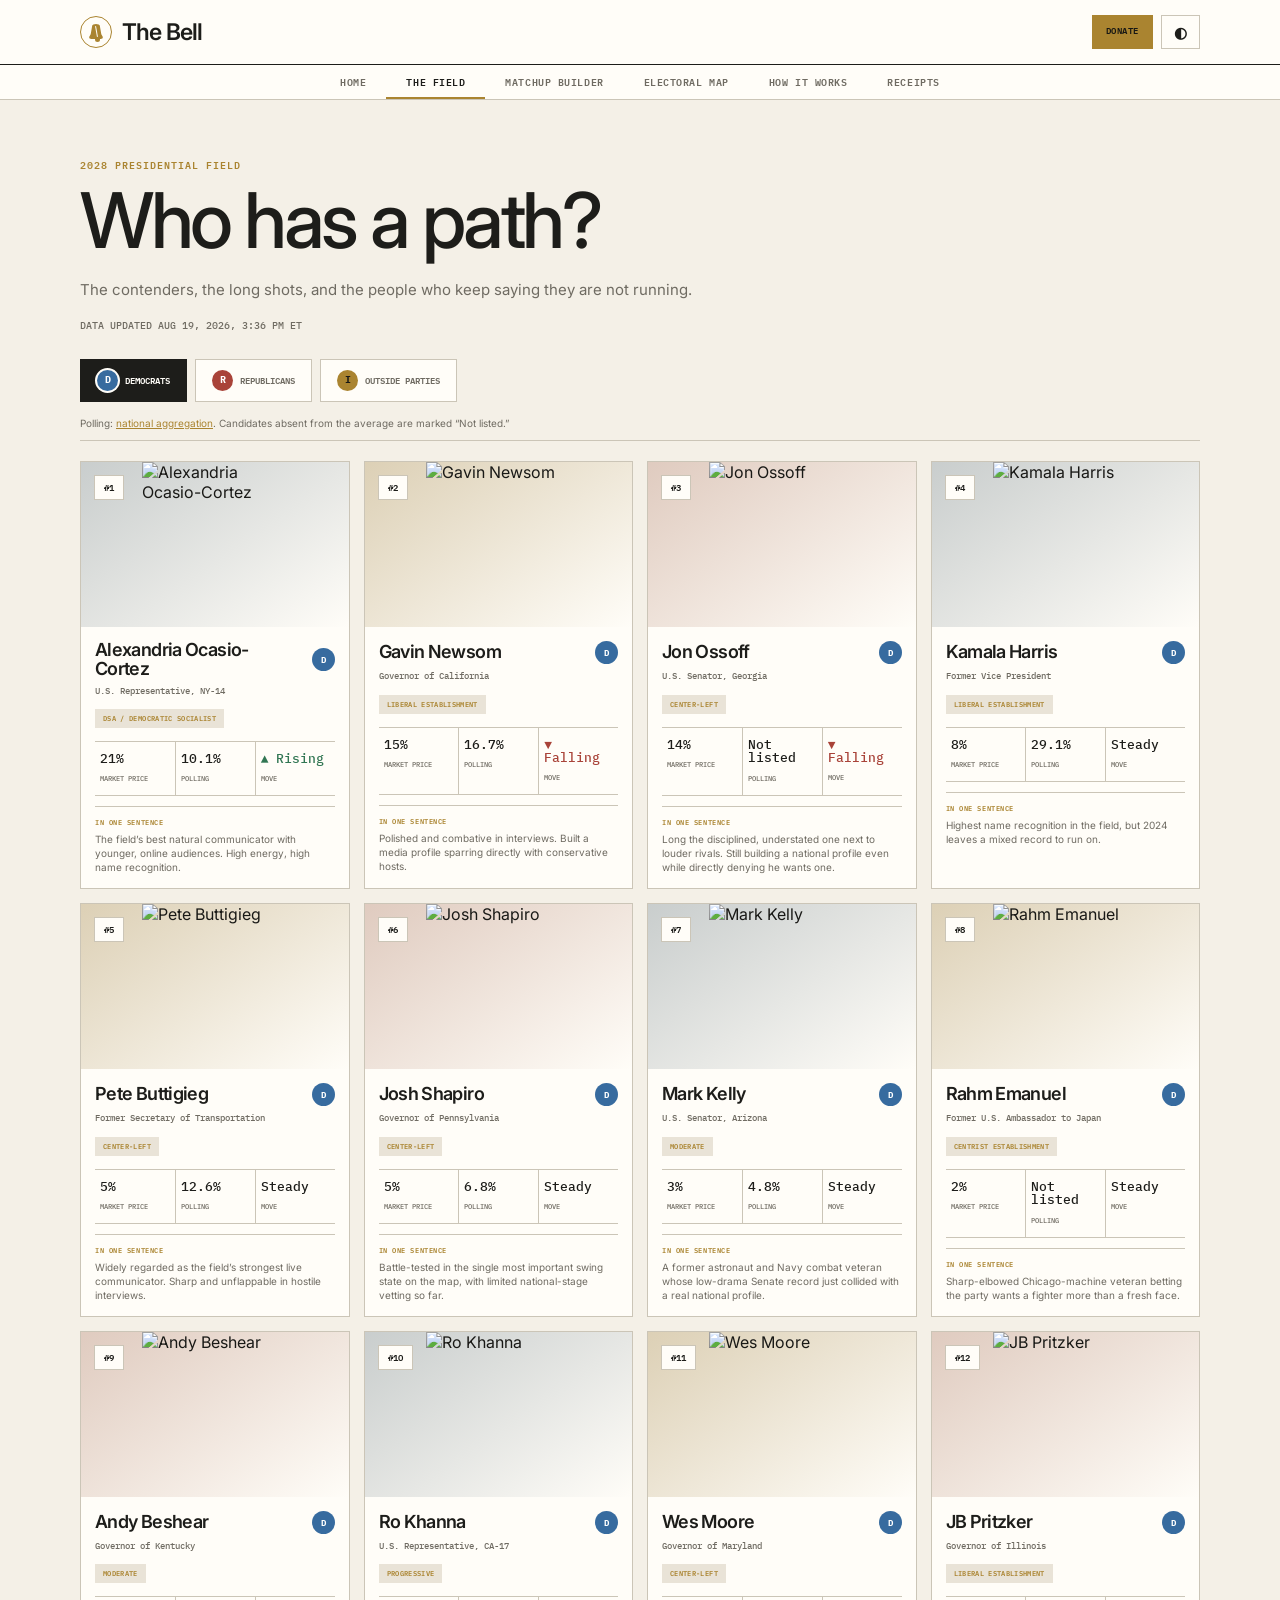
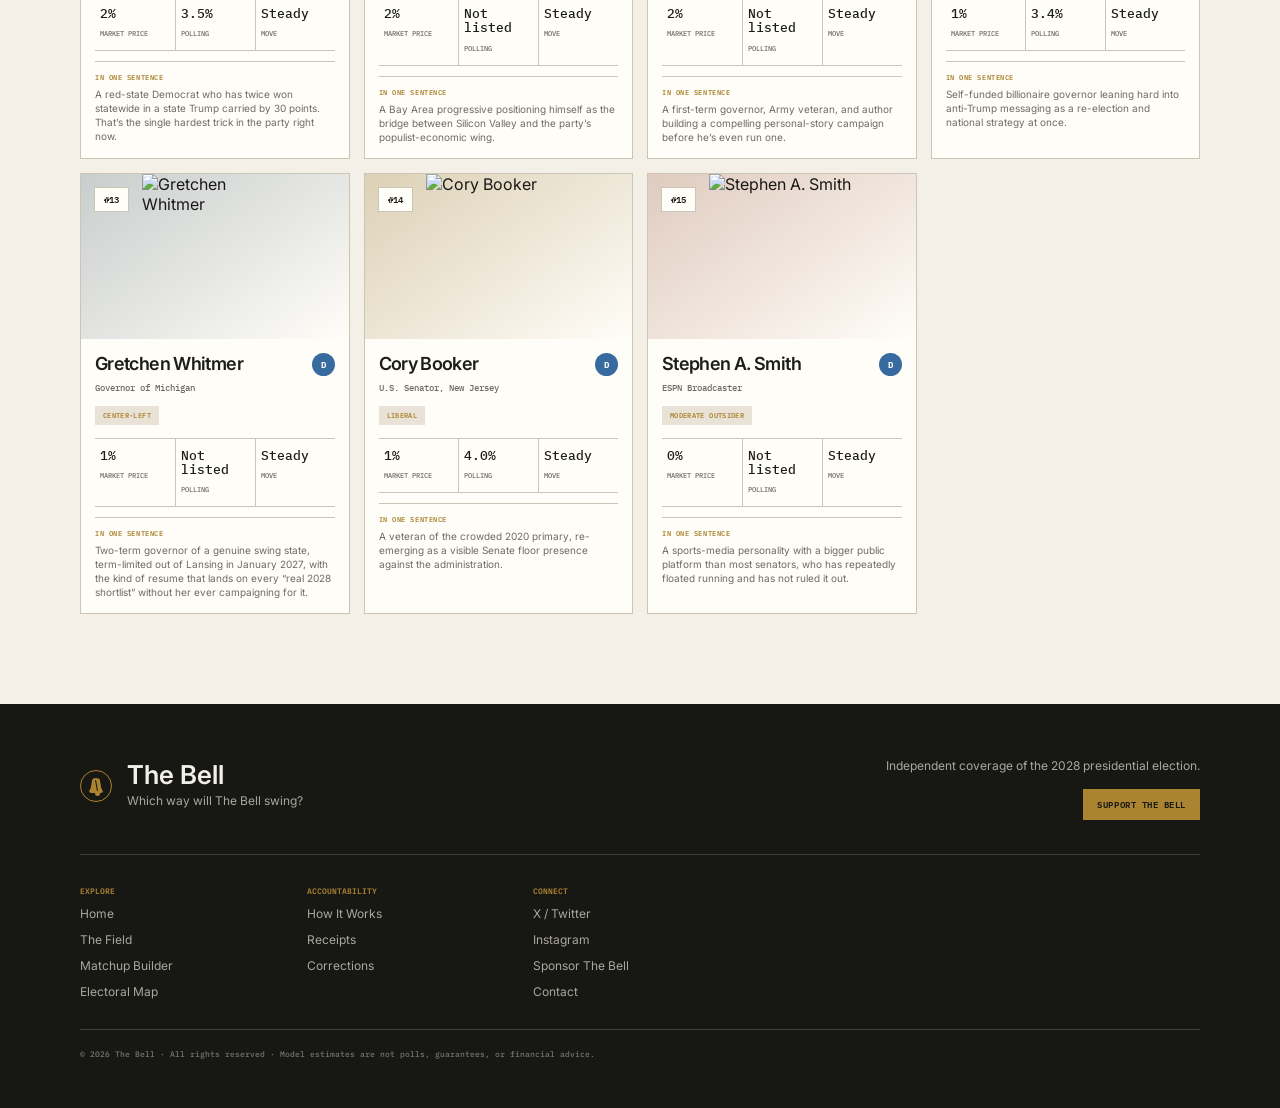
==== commit 3ac31a81: "Launch interactive matchup builder" ====
--- a/candidates.html
+++ b/candidates.html
@@ -1,7 +1,7 @@
 <!doctype html>
 <html lang="en"><head>
   <meta charset="utf-8"><meta name="viewport" content="width=device-width,initial-scale=1">
-  <script async src="https://pagead2.googlesyndication.com/pagead/js/adsbygoogle.js?client=ca-pub-7473608031793979" crossorigin="anonymous"></script>
+  <script async src="https://pagead2.googlesyndication.com/pagead/js/adsbygoogle.js?client=ca-pub-7473608031793797" crossorigin="anonymous"></script>
   <title>2028 Presidential Candidates | The Bell</title>
   <meta name="description" content="Track Democratic, Republican, independent, and third-party possibilities for the 2028 presidential election.">
   <link rel="canonical" href="https://thebell.vote/candidates.html">
--- a/assets/styles.css
+++ b/assets/styles.css
@@ -140,6 +140,78 @@
 @media(max-width:560px){.model-core .model-bell-logo{width:58px;height:58px}}
 .model-network:before{content:"2028 SIGNAL ENGINE"}.method-bottom{display:flex;align-items:center;justify-content:space-between;gap:36px;margin-top:24px;padding:20px 0}.method-bottom>div{display:flex;align-items:baseline;gap:18px}.method-bottom h2{margin:0;font-size:22px;white-space:nowrap}.method-bottom p{margin:0;text-align:right}.correction-line{padding-top:16px}
 @media(max-width:700px){.method-bottom{display:block;padding:18px 0}.method-bottom>div{display:block}.method-bottom h2{margin-top:7px;font-size:20px;white-space:normal}.method-bottom p{margin-top:9px;text-align:left}.correction-line{padding-top:14px}}
+
+/* Compact mobile navigation for The Bell */
+.nav-toggle{display:none;width:39px;height:39px;padding:0;border:1px solid var(--line);background:transparent;color:var(--ink);cursor:pointer;position:relative}.nav-toggle span{position:absolute;left:11px;right:11px;height:1px;background:currentColor;transition:transform .2s,top .2s}.nav-toggle span:first-child{top:15px}.nav-toggle span:last-child{top:22px}.nav-toggle.is-open span:first-child{top:19px;transform:rotate(45deg)}.nav-toggle.is-open span:last-child{top:19px;transform:rotate(-45deg)}
+@media(max-width:560px){
+  .masthead-main{min-height:74px}.brand{gap:10px}.brand-name{font-size:25px}.brand-mark{width:35px;height:35px}.mast-actions{gap:6px}.nav-toggle{display:block;order:1}.theme-toggle{order:2}
+  .nav{display:none;border-top:1px solid var(--line);border-bottom:1px solid var(--ink);box-shadow:0 12px 28px rgba(34,31,24,.08)}.nav.is-open{display:block}.nav .shell{width:100%;display:grid;grid-template-columns:1fr 1fr;overflow:visible;padding:7px}.nav a{padding:15px 14px;border:0;border-bottom:1px solid var(--line);white-space:normal;text-align:left}.nav a:nth-last-child(-n+2){border-bottom:0}.nav a.active{background:var(--soft);color:var(--ink);border-bottom-color:var(--line)}
+  body.dark .nav{box-shadow:none}
+}
+
+/* Denser editorial rhythm */
+.masthead-main{min-height:64px}.brand{gap:10px}.brand-mark{width:32px;height:32px}.brand-mark:before{left:8px;right:8px;top:7px}.brand-mark:after{left:14px;top:20px}.brand-mark i{left:15px;top:9px;height:11px}.brand-name{font-size:23px}.mast-actions .btn,.theme-toggle,.nav-toggle{height:34px}.nav a{padding:11px 20px}
+.snapshot-grid>.call-card{min-height:205px;padding:18px 20px}.call-card .snapshot-label{margin-bottom:10px}.call-card .call-party,.call-card .call-person{height:50px;min-height:50px;margin-bottom:10px}.call-party>strong{width:48px;height:48px}.call-party>strong img{width:31px;height:31px}.call-person .person-name img{width:46px;height:46px}.call-person .person-name>span{font-size:14px}.call-card h2{font-size:20px;line-height:1.08}.call-card p{font-size:10px;line-height:1.42;margin-top:6px;max-width:34ch}.call-footer{padding:12px 18px}
+.forecast-challenge{margin-bottom:28px}.forecast-challenge article{min-height:124px;padding:17px 20px}.forecast-challenge strong{margin-top:17px;font-size:21px}.forecast-challenge p{margin-top:8px;line-height:1.4}.market-intro{margin-bottom:24px}
+.incumbent-badge{position:absolute;right:11px;top:11px;z-index:3;padding:7px 9px;border:1px solid color-mix(in srgb,var(--gold) 70%,var(--ink));background:var(--ink);color:var(--surface);font:700 7px/1 var(--mono);letter-spacing:.08em;text-transform:uppercase}
+@media(max-width:900px) and (min-width:641px){.forecast-challenge{grid-template-columns:repeat(3,minmax(0,1fr))}.forecast-challenge article+article{border-top:0;border-left:1px solid var(--line)}.forecast-challenge article{padding:16px}.forecast-challenge strong{margin-top:14px;font-size:19px}.forecast-challenge p{font-size:10px}.snapshot-grid>.call-card{min-height:190px}}
+@media(max-width:560px){.masthead-main{min-height:60px}.brand-mark{width:31px;height:31px}.brand-name{font-size:22px}.nav a{padding:12px 13px}.snapshot-grid>.call-card{padding:15px 16px}.forecast-challenge article{padding:16px 18px}.incumbent-badge{right:9px;top:9px}}
+
+/* Market confrontation and stronger closing lockup */
+.market-card{position:relative;grid-template-columns:minmax(270px,.85fr) minmax(360px,1.15fr);gap:24px;padding:58px 24px 22px;align-items:center;border-color:var(--ink)}.market-verdict{position:absolute;left:0;right:0;top:0;height:38px;display:flex;align-items:center;justify-content:space-between;padding:0 18px;background:var(--ink);color:var(--surface)}.market-verdict span{font:700 7px/1 var(--mono);letter-spacing:.12em;text-transform:uppercase;color:var(--gold)}.market-verdict strong{font-size:12px}.market-disagrees .market-verdict{background:var(--gold);color:#171714}.market-disagrees .market-verdict span{color:#171714}.market-art{height:76px;margin-bottom:14px}.party-art span{width:38px;height:38px;font-size:15px}.party-art i{height:46px}.field-art img{width:50px;height:50px}.field-art img:first-child{width:60px;height:60px}.market-card h2{font-size:25px;margin:6px 0 10px}.signal-compare{margin:10px 0}.signal-compare>div{padding-top:9px;padding-bottom:9px}.market-card .our-call{margin:8px 0;font-size:11px}.market-source{margin-top:8px}.market-board{padding:18px;border-left:1px solid var(--line);background:color-mix(in srgb,var(--soft) 72%,var(--surface))}.market-board-label{display:block;margin-bottom:15px;font:700 7px/1 var(--mono);letter-spacing:.12em;text-transform:uppercase;color:var(--gold)}.outcome{grid-template-columns:130px 1fr 50px;margin:10px 0}.outcome.leader .outcome-bar{height:12px}.outcome.leader .outcome-value{font-weight:700}.market-agrees .outcome.leader .outcome-fill{background:var(--green)}.market-disagrees .outcome.leader .outcome-fill{background:var(--red)}
+footer{padding:34px 0 24px}.footer-lead{display:grid;grid-template-columns:.8fr 1fr 1fr;align-items:center;gap:34px;padding-bottom:25px}.footer-statement{padding-left:26px;border-left:1px solid #41413c}.footer-statement span{font:600 7px/1 var(--mono);letter-spacing:.13em;text-transform:uppercase;color:var(--gold)}.footer-statement strong{display:block;margin-top:9px;font-size:22px;line-height:1.05}.footer-support p{max-width:34ch;margin-left:auto}.footer-grid{margin-top:24px}.copyright{margin-top:24px}
+@media(max-width:850px){.market-card{grid-template-columns:1fr 1.05fr}.footer-lead{grid-template-columns:1fr 1fr}.footer-statement{border-left:0;padding-left:0}.footer-support{grid-column:1/-1;margin-top:0;padding-top:20px;border-top:1px solid #41413c}}
+@media(max-width:650px){.market-card{grid-template-columns:1fr;padding:54px 16px 16px}.market-board{border-left:0;border-top:1px solid var(--line);padding:15px}.market-verdict{padding:0 12px}.market-verdict strong{font-size:10px}.footer-lead{grid-template-columns:1fr;gap:20px}.footer-statement{padding-top:18px;border-top:1px solid #41413c}.footer-support{grid-column:auto}.footer-support p{margin-left:0}.footer-grid{margin-top:22px}}
+
+/* Fight-poster treatment for live matchups */
+.market-card.promo-match{display:grid;grid-template-columns:minmax(0,1.35fr) minmax(300px,.65fr);gap:0;padding:38px 0 0;background:#171714;color:#f4f1e8;overflow:hidden;border:0}.promo-match .market-verdict{height:38px;background:#0c0d0b;border-bottom:1px solid #3d3d37}.promo-stage{grid-column:1/-1;display:grid;grid-template-columns:1fr 72px 1fr;min-height:245px;background:linear-gradient(112deg,#173a61 0 47.5%,#111210 47.7% 52.3%,#5a221d 52.5% 100%)}.promo-side{display:flex;flex-direction:column;justify-content:center;padding:34px 48px;position:relative;overflow:hidden}.promo-side:after{content:"";position:absolute;width:220px;height:220px;border:1px solid rgba(255,255,255,.12);border-radius:50%;top:50%;transform:translateY(-50%)}.promo-market{text-align:right;align-items:flex-end}.promo-market:after{right:-78px}.promo-bell{align-items:flex-start}.promo-bell:after{left:-78px;border-color:rgba(208,170,85,.26)}.promo-side small{font:700 8px/1 var(--mono);letter-spacing:.16em;text-transform:uppercase;color:#d5d2c9}.promo-bell small{color:var(--gold)}.promo-side>strong{position:relative;z-index:1;margin-top:12px;max-width:13ch;font-size:clamp(29px,3.4vw,48px);line-height:.92;letter-spacing:-.05em;text-transform:uppercase}.promo-side b{position:relative;z-index:1;margin-top:14px;font:700 21px/1 var(--mono)}.promo-side>span{margin-top:6px;font:600 7px/1 var(--mono);letter-spacing:.12em;text-transform:uppercase;color:#aaa79e}.promo-vs{display:grid;grid-template-rows:1fr auto 1fr;justify-items:center;align-items:center;z-index:2}.promo-vs i{width:1px;height:70%;background:#5a5a52}.promo-vs strong{width:52px;height:52px;display:grid;place-items:center;border:2px solid var(--gold);border-radius:50%;background:#111210;color:var(--gold);font:800 17px/1 var(--mono);box-shadow:0 0 0 8px rgba(17,18,16,.82)}.promo-question{display:grid;grid-template-columns:.9fr 1.1fr;gap:22px;align-items:center;padding:22px 26px;border-right:1px solid #3d3d37}.promo-question h2{margin:6px 0 0;color:#f4f1e8;font-size:24px}.promo-question p{margin:0;color:#aaa79e;font-size:11px;line-height:1.5}.promo-match .market-board{padding:22px;border:0;background:#20211e}.promo-match .outcome{grid-template-columns:115px 1fr 46px;margin:9px 0}.promo-match .outcome-bar{background:#383934}.promo-match .market-source{margin-top:12px}.promo-match.market-agrees .outcome.leader .outcome-fill{background:var(--gold)}
+footer .footer-lead{grid-template-columns:minmax(250px,.9fr) minmax(280px,1fr) minmax(300px,1.1fr);align-items:start}.footer-lockup{align-items:flex-start}.footer-lockup .brand-mark{margin-top:2px}.footer-lockup p{max-width:22ch;line-height:1.35}.footer-statement,.footer-support{min-height:112px;display:flex;flex-direction:column;justify-content:flex-start}.footer-support{padding-left:28px;border-left:1px solid #41413c;text-align:left}.footer-support p{margin:0;max-width:32ch;line-height:1.45}.footer-support .btn{align-self:flex-start}.footer-grid{max-width:none;grid-template-columns:repeat(3,minmax(0,1fr));padding-top:22px;border-top:1px solid #41413c}
+@media(max-width:850px){.market-card.promo-match{grid-template-columns:1fr}.promo-question{border-right:0;border-bottom:1px solid #3d3d37}.promo-stage{min-height:220px}.promo-side{padding:28px}.promo-side>strong{font-size:31px}footer .footer-lead{grid-template-columns:1fr 1fr}.footer-support{grid-column:1/-1;min-height:0;padding:20px 0 0;border-left:0;border-top:1px solid #41413c}}
+@media(max-width:560px){.promo-stage{grid-template-columns:1fr 48px 1fr;min-height:190px}.promo-side{padding:20px 13px}.promo-side>strong{font-size:21px}.promo-side b{font-size:14px}.promo-vs strong{width:40px;height:40px;font-size:13px}.promo-question{grid-template-columns:1fr;padding:18px;gap:10px}.promo-match .market-board{padding:18px}.promo-match .outcome{grid-template-columns:100px 1fr 42px}footer .footer-lead{grid-template-columns:1fr}.footer-statement{min-height:0;padding-top:18px;border-top:1px solid #41413c}.footer-support{grid-column:auto}.footer-grid{grid-template-columns:1fr 1fr}}
+
+/* Compact, aligned footer */
+footer{padding:28px 0 18px}footer .footer-lead{display:grid;grid-template-columns:auto minmax(280px,1fr) auto;align-items:center;gap:42px;padding:0 0 22px;border-bottom:1px solid #41413c}.footer-lockup{align-items:center;min-width:250px}.footer-lockup .brand-mark{margin:0}.footer-lockup p{max-width:none;white-space:nowrap}.footer-pitch{justify-self:center;text-align:left}.footer-pitch strong{display:block;font-size:14px;line-height:1.2}.footer-pitch span{display:block;margin-top:5px;color:#aaa79e;font-size:10px;line-height:1.35}.footer-donate{justify-self:end;white-space:nowrap;margin:0!important}.footer-grid{display:grid;grid-template-columns:1.2fr 1fr 1fr;gap:30px;margin:0;padding:18px 0;border:0;border-bottom:1px solid #41413c}.footer-col{display:flex;align-items:center;gap:16px;min-width:0}.footer-col strong{flex:0 0 auto;margin-right:2px}.footer-col a{display:inline-block;margin:0;font-size:10px;white-space:nowrap}.copyright{margin:0;padding:14px 0 0;border:0;font-size:7px}
+@media(max-width:950px){footer .footer-lead{grid-template-columns:1fr auto;gap:22px}.footer-pitch{grid-column:1/-1;grid-row:2;justify-self:start}.footer-grid{grid-template-columns:1fr}.footer-col{flex-wrap:wrap}}
+@media(max-width:560px){footer{padding-top:24px}footer .footer-lead{grid-template-columns:1fr;gap:15px}.footer-lockup{min-width:0}.footer-lockup p{white-space:normal}.footer-pitch{grid-column:auto;grid-row:auto}.footer-donate{justify-self:start}.footer-grid{gap:18px}.footer-col{gap:12px}.footer-col strong{width:100%}.footer-col a{font-size:11px}}
+
+/* Restored standard footer */
+footer{background:#171714;color:#f1efe7;border:0;padding:48px 0}.footer-lead{display:flex!important;justify-content:space-between;align-items:center!important;gap:40px;padding:0 0 34px!important;border-bottom:1px solid #41413c}.footer-lockup{display:flex;align-items:center;gap:15px;min-width:0}.footer-lockup .brand-mark{margin:0}.footer-lockup p,.footer-support p{margin:5px 0 0;color:#aaa79e;font-size:12px;max-width:none;white-space:normal}.footer-support{display:block;max-width:440px;min-height:0;padding:0;border:0;text-align:right}.footer-support .btn{display:inline-block;margin-top:14px}.footer-grid{display:grid;grid-template-columns:repeat(3,1fr);max-width:650px;margin-top:32px;padding:0;border:0;gap:30px}.footer-col{display:block}.footer-col strong{display:block;width:auto}.footer-col a{display:block;margin-top:11px;text-decoration:none;font-size:12px;color:#aaa79e}.copyright{margin-top:30px;padding-top:18px;border-top:1px solid #41413c;font:500 8px/1.5 var(--mono);color:#77776f}
+@media(max-width:850px){.footer-lead{display:block!important}.footer-support{text-align:left;margin-top:28px}.footer-grid{grid-template-columns:1fr 1fr}}
+@media(max-width:560px){footer{padding:40px 0 28px}.footer-grid{grid-template-columns:1fr 1fr;gap:28px}.footer-lead{padding-bottom:28px!important}}
+
+/* One clear gateway into an interactive matchup deck */
+.matchup-launch{display:grid;grid-template-columns:190px 52px 190px 1fr;align-items:center;gap:20px;margin:4px 0 36px;padding:24px;border:1px solid var(--ink);border-top:4px solid var(--gold);background:var(--surface)}.launch-brand{display:grid;grid-template-columns:46px 1fr;grid-template-rows:auto auto;column-gap:12px;align-items:center}.launch-brand>span{grid-row:1/3}.launch-brand strong{font-size:18px;line-height:1}.launch-brand small{margin-top:5px;font:600 7px/1 var(--mono);letter-spacing:.1em;text-transform:uppercase;color:var(--muted)}.launch-brand .brand-mark{width:43px;height:43px}.poly-logo{width:43px;height:43px;display:grid;place-items:center;border-radius:50%;background:#1652f0;position:relative}.poly-logo:before,.poly-logo:after{content:"";position:absolute;width:14px;height:22px;border:3px solid #fff;transform:skewY(-18deg)}.poly-logo:before{left:8px;border-right:0}.poly-logo:after{right:8px;border-left:0}.launch-vs{font:800 15px/1 var(--mono);text-align:center;color:var(--gold)}.launch-copy{padding-left:24px;border-left:1px solid var(--line)}.launch-copy>strong{display:block;font-size:21px}.launch-copy p{margin:7px 0;font-size:11px;line-height:1.45;color:var(--muted)}.launch-copy a{font:700 8px/1 var(--mono);letter-spacing:.08em;text-transform:uppercase;color:var(--gold);text-decoration:none}.matchup-controls{display:grid;grid-template-columns:42px 1fr 42px;align-items:center;gap:10px;padding:11px 12px;border:1px solid var(--ink);border-bottom:0;background:var(--surface)}.matchup-controls button{width:42px;height:34px;border:1px solid var(--line);background:transparent;color:var(--ink);font-size:18px;cursor:pointer}.matchup-controls button:hover{background:var(--gold);border-color:var(--gold)}.matchup-controls>div{text-align:center}.matchup-controls span{display:block;font:600 7px/1 var(--mono);letter-spacing:.12em;text-transform:uppercase;color:var(--muted)}.matchup-controls strong{display:block;margin-top:4px;font:700 10px/1 var(--mono)}.matchup-deck{min-height:0}.promo-match.is-hidden{display:none}.poly-mini{display:inline-block;width:8px;height:8px;margin-right:3px;border-radius:50%;background:#4d7cff;vertical-align:-1px}
+@media(max-width:900px){.matchup-launch{grid-template-columns:1fr 38px 1fr}.launch-copy{grid-column:1/-1;padding:18px 0 0;border-left:0;border-top:1px solid var(--line)}}
+@media(max-width:560px){.matchup-launch{grid-template-columns:1fr 28px 1fr;padding:17px 14px;gap:8px}.launch-brand{grid-template-columns:34px 1fr;column-gap:8px}.launch-brand .brand-mark,.poly-logo{width:33px;height:33px}.poly-logo:before,.poly-logo:after{width:10px;height:16px;border-width:2px}.poly-logo:before{left:7px}.poly-logo:after{right:7px}.launch-brand strong{font-size:14px}.launch-copy>strong{font-size:18px}.matchup-controls{grid-template-columns:38px 1fr 38px}.matchup-controls button{width:38px}}
+
+/* Clean model-versus-market presentation */
+.market-page{padding-top:42px}.market-hero{display:grid;grid-template-columns:minmax(320px,.8fr) minmax(0,1.2fr);align-items:center;gap:48px;margin-bottom:38px}.market-hero-lockup{display:grid;grid-template-columns:1fr 42px 1fr;align-items:center;padding:22px;border:1px solid var(--ink);background:var(--surface)}.hero-side{display:flex;align-items:center;gap:11px}.hero-side img,.hero-side .brand-mark{width:42px;height:42px;flex:0 0 auto}.hero-side strong{font-size:17px}.hero-poly{justify-content:flex-end}.hero-vs{text-align:center;font:800 11px/1 var(--mono);color:var(--gold)}.market-hero h1{margin:8px 0 9px;font-size:clamp(45px,6vw,78px);line-height:.92;letter-spacing:-.06em}.market-hero p{margin:0 0 14px;font-size:14px;color:var(--muted)}.matchup-tabs{display:grid;grid-template-columns:repeat(3,1fr);border:1px solid var(--ink);border-bottom:0}.matchup-tabs button{padding:16px 12px;border:0;border-right:1px solid var(--line);background:var(--surface);color:var(--muted);font:700 9px/1 var(--mono);letter-spacing:.05em;text-transform:uppercase;cursor:pointer}.matchup-tabs button:last-child{border-right:0}.matchup-tabs button.active{background:var(--ink);color:var(--surface);box-shadow:inset 0 -3px var(--gold)}.portrait-stage{grid-column:1/-1;display:grid;grid-template-columns:1fr 70px 1fr;min-height:310px;background:#151613}.portrait-side{position:relative;display:grid;grid-template-columns:minmax(150px,230px) 1fr;grid-template-rows:auto 1fr auto;align-items:center;gap:0 24px;overflow:hidden;padding:22px 34px}.portrait-side.market-side{background:linear-gradient(120deg,#0c55c7,#0877f9);text-align:right}.portrait-side.bell-side{background:linear-gradient(120deg,#292820,#151613)}.side-brand{grid-column:1/-1;display:flex;align-items:center;gap:8px;font:700 9px/1 var(--mono);letter-spacing:.1em;text-transform:uppercase}.market-side .side-brand{justify-content:flex-end}.side-brand img,.side-brand .brand-mark{width:26px;height:26px}.match-portrait{grid-row:2/4;align-self:end;position:relative;height:230px}.match-portrait img{width:100%;height:100%;display:block;object-fit:cover;object-position:center top;filter:grayscale(1) contrast(1.12);mix-blend-mode:luminosity;clip-path:polygon(8% 0,92% 0,100% 100%,0 100%)}.match-portrait span{position:absolute;left:8px;right:8px;bottom:8px;padding:7px;background:rgba(10,10,8,.82);color:#fff;font:700 9px/1.15 var(--mono);text-align:center;text-transform:uppercase}.party-portrait{display:grid;place-items:center;align-self:center;height:180px}.party-portrait strong{width:130px;height:130px;display:grid;place-items:center;border:2px solid rgba(255,255,255,.75);border-radius:50%;font:800 54px/1 var(--mono)}.portrait-side>b{align-self:end;font:700 clamp(23px,2.5vw,36px)/.98 var(--sans);letter-spacing:-.04em}.market-side>b{color:#fff}.bell-side>b{color:var(--gold)}.portrait-side>small{align-self:start;margin-top:8px;font:600 7px/1 var(--mono);letter-spacing:.12em;text-transform:uppercase;color:rgba(255,255,255,.65)}.portrait-vs{display:grid;place-items:center;background:#0d0e0c;color:var(--gold);font:800 18px/1 var(--mono);z-index:3}.match-summary{display:grid;grid-template-columns:.85fr 1.15fr;gap:24px;align-items:center;padding:20px 24px;border-right:1px solid #3d3d37}.match-summary h2{margin:6px 0 0;color:#f4f1e8;font-size:23px}.match-summary p{margin:0;color:#aaa79e;font-size:11px;line-height:1.5}
+@media(max-width:900px){.market-hero{grid-template-columns:1fr;gap:20px}.market-hero-lockup{max-width:560px}.portrait-side{grid-template-columns:140px 1fr;padding:20px}.match-portrait{height:200px}}
+@media(max-width:650px){.market-page{padding-top:28px}.market-hero h1{font-size:48px}.market-hero-lockup{grid-template-columns:1fr 28px 1fr;padding:14px}.hero-side{gap:7px}.hero-side img,.hero-side .brand-mark{width:32px;height:32px}.hero-side strong{font-size:13px}.matchup-tabs{grid-template-columns:1fr}.matchup-tabs button{border-right:0;border-bottom:1px solid var(--line);padding:13px}.matchup-tabs button:last-child{border-bottom:0}.portrait-stage{grid-template-columns:1fr 44px 1fr;min-height:245px}.portrait-side{display:flex;flex-direction:column;padding:14px 9px;text-align:center!important}.market-side .side-brand{justify-content:center}.match-portrait{width:100%;height:145px;margin-top:12px;order:2}.portrait-side>b{margin-top:10px;font-size:17px;order:3}.portrait-side>small{order:4}.party-portrait strong{width:90px;height:90px;font-size:39px}.portrait-vs{font-size:13px}.match-summary{grid-template-columns:1fr;padding:17px;gap:9px}}
+.market-side .match-portrait{grid-column:2}.market-side>b,.market-side>small{grid-column:1}.bell-side .match-portrait{grid-column:1}.bell-side>b,.bell-side>small{grid-column:2}
+
+/* Interactive Democrat vs. Republican matchup builder */
+.hero-bell img{object-fit:contain}.matchup-builder{border:1px solid var(--ink);background:var(--surface)}.builder-controls{display:grid;grid-template-columns:1fr 54px 1fr;align-items:end;padding:18px 22px;border-bottom:1px solid var(--ink);background:var(--surface)}.builder-controls label span{display:block;margin-bottom:7px;font:700 8px/1 var(--mono);letter-spacing:.1em;text-transform:uppercase;color:var(--gold)}.builder-controls select{width:100%;height:43px;padding:0 38px 0 13px;border:1px solid var(--line);border-radius:0;background:var(--bg);color:var(--ink);font:600 13px/1 var(--sans)}.builder-versus{align-self:center;text-align:center;font:800 12px/1 var(--mono);color:var(--gold)}.builder-stage{display:grid;grid-template-columns:1fr 90px 1fr;min-height:430px;overflow:hidden;background:#151613}.builder-candidate{position:relative;display:flex;flex-direction:column;align-items:center;justify-content:flex-end;padding:20px 28px 25px;color:#fff;overflow:hidden}.builder-candidate.dem{background:linear-gradient(135deg,#245b91,#0d2b4b)}.builder-candidate.rep{background:linear-gradient(225deg,#8e332b,#421714)}.builder-candidate>img{position:absolute;left:8%;right:8%;top:38px;width:84%;height:280px;object-fit:cover;object-position:center top;filter:grayscale(1) contrast(1.08);mix-blend-mode:screen;opacity:.88;-webkit-mask-image:linear-gradient(#000 72%,transparent 100%);mask-image:linear-gradient(#000 72%,transparent 100%)}.builder-party{position:absolute;left:20px;top:18px;z-index:2;font:700 8px/1 var(--mono);letter-spacing:.13em;text-transform:uppercase}.builder-candidate h2{position:relative;z-index:2;margin:0 0 12px;font-size:clamp(24px,3vw,42px);line-height:.95;text-align:center;letter-spacing:-.05em}.builder-price{position:relative;z-index:2;display:flex;align-items:center;gap:8px;padding:9px 12px;background:rgba(12,13,11,.72)}.builder-price img{width:20px;height:20px}.builder-price span{font:600 8px/1 var(--mono);letter-spacing:.08em;text-transform:uppercase}.builder-price strong{font:800 17px/1 var(--mono)}.builder-candidate>small{position:relative;z-index:2;max-width:240px;margin-top:8px;text-align:center;font:500 7px/1.35 var(--mono);letter-spacing:.04em;text-transform:uppercase;color:rgba(255,255,255,.7)}.builder-center{position:relative;z-index:3;display:flex;flex-direction:column;align-items:center;justify-content:center;background:#0c0d0b;color:#fff}.builder-center span,.builder-center small{font:600 7px/1 var(--mono);letter-spacing:.13em;text-transform:uppercase;color:#77776f;writing-mode:vertical-rl}.builder-center strong{width:56px;height:56px;margin:18px 0;display:grid;place-items:center;border:2px solid var(--gold);border-radius:50%;color:var(--gold);font:800 17px/1 var(--mono)}.builder-score{padding:20px 24px;border-top:1px solid #3d3d37;background:#20211e;color:#f4f1e8}.score-brand{display:flex;align-items:center;gap:11px}.score-brand img{width:30px;height:30px}.score-brand span{display:block;font:600 7px/1 var(--mono);letter-spacing:.1em;text-transform:uppercase;color:#aaa79e}.score-brand strong{display:block;margin-top:5px;font-size:17px}.score-brand strong i{padding:0 7px;color:var(--muted);font-style:normal}.party-score{display:flex;height:12px;margin-top:16px}.party-score .dem{background:var(--blue)}.party-score .rep{background:var(--red)}.builder-score p{margin:8px 0 0;font-size:9px;color:#77776f}.builder-bell{display:grid;grid-template-columns:54px 1fr auto;align-items:center;gap:16px;padding:20px 24px;border-top:1px solid var(--line);background:var(--surface)}.builder-bell>img{width:52px;height:52px;object-fit:contain}.builder-bell>div>span{font:700 8px/1 var(--mono);letter-spacing:.1em;text-transform:uppercase;color:var(--gold)}.builder-bell>div>strong{display:block;margin-top:5px;font-size:24px}.builder-bell p{margin:5px 0 0;font-size:11px;color:var(--muted)}.bell-picks{display:grid!important;grid-template-columns:1fr 1fr;gap:1px;background:var(--line)}.bell-picks span{display:block;padding:11px 13px;background:var(--bg);font:600 7px/1.3 var(--mono);text-transform:uppercase;color:var(--muted)}.bell-picks b{display:block;margin-top:5px;font-size:10px;color:var(--ink)}
+body.dark .builder-controls,body.dark .matchup-builder,body.dark .builder-bell{background:#1b1c19}body.dark .builder-controls select{background:#111210;border-color:#41413c;color:#f1efe7}body.dark .builder-bell{border-color:#41413c}body.dark .bell-picks span{background:#111210}body.dark .bell-picks b{color:#f1efe7}
+@media(max-width:760px){.builder-stage{grid-template-columns:1fr 54px 1fr;min-height:370px}.builder-candidate{padding:18px 12px 22px}.builder-candidate>img{top:45px;height:230px}.builder-center span,.builder-center small{display:none}.builder-center strong{width:42px;height:42px;font-size:13px}.builder-bell{grid-template-columns:44px 1fr}.builder-bell>img{width:42px;height:42px}.bell-picks{grid-column:1/-1;margin-top:4px}}
+@media(max-width:560px){.builder-controls{grid-template-columns:1fr;padding:14px;gap:10px}.builder-versus{display:none}.builder-stage{grid-template-columns:1fr 36px 1fr;min-height:315px}.builder-candidate>img{top:52px;height:175px;width:96%;left:2%}.builder-candidate h2{font-size:20px}.builder-price{display:grid;grid-template-columns:18px 1fr;padding:8px}.builder-price img{width:18px;height:18px;grid-row:1/3}.builder-price strong{font-size:14px}.builder-candidate>small{font-size:6px}.builder-center strong{width:32px;height:32px;font-size:10px}.builder-score{padding:17px}.score-brand strong{font-size:13px}.builder-bell{padding:17px}.builder-bell>div>strong{font-size:19px}.bell-picks{grid-template-columns:1fr}.market-matchup-head strong{font-size:16px}}
+.builder-candidate>img{left:6%;right:6%;top:34px;width:88%;height:292px;object-fit:contain;object-position:center bottom;mix-blend-mode:normal;filter:grayscale(1) contrast(1.04);opacity:.92}.builder-bell{grid-template-columns:1fr auto}.builder-bell>img{display:none}@media(max-width:650px){.builder-bell{grid-template-columns:1fr}}@media(max-width:560px){.builder-candidate>img{left:4%;top:46px;width:92%;height:184px;object-fit:contain;object-position:center bottom}}
+
+/* Matchup Builder */
+.matchup-hero{display:block;max-width:1000px;padding-block:18px;margin-bottom:20px}
+.matchup-hero h1{margin:.12em 0 .08em}
+.matchup-hero p{max-width:720px}
+.score-brand{align-items:flex-start}
+.score-brand>img{width:38px;height:38px;flex:none}
+.score-brand strong{display:flex;align-items:baseline;gap:7px;flex-wrap:wrap}
+.score-brand strong b{font-size:15px}
+.score-brand strong em{font:800 22px/1 var(--mono);font-style:normal}
+.score-brand strong b:first-child,.score-brand strong em:first-of-type{color:#76a9db}
+.score-brand strong b:nth-of-type(2),.score-brand strong em:nth-of-type(2){color:#e16a5f}
+.score-brand strong i{font-size:10px}
+.party-score i{transition:width .35s cubic-bezier(.2,.8,.2,1)}
+.estimate-method{margin-top:14px;border-top:1px solid #44443e;padding-top:12px}.estimate-method summary{cursor:pointer;color:var(--gold);font:700 8px/1 var(--mono);letter-spacing:.08em;text-transform:uppercase}.estimate-method p{max-width:90ch;margin-top:10px!important;color:#aaa79e!important;line-height:1.55}.party-score[hidden]{display:none}
+@media(max-width:700px){.matchup-hero{padding-block:10px}.matchup-hero h1{font-size:42px}.score-brand strong{gap:4px}.score-brand strong b{font-size:11px}.score-brand strong em{font-size:17px}}
 .ledger-table td:nth-child(4){color:var(--gold);font-weight:600}.signal-node{font-family:var(--sans);cursor:pointer;text-align:left}.signal-node:hover,.signal-node:focus-visible,.signal-node.is-active{outline:0;background:color-mix(in srgb,var(--gold) 13%,var(--surface));box-shadow:inset 0 0 0 1px var(--gold);z-index:4}.signal-node:hover .signal-icon,.signal-node:focus-visible .signal-icon,.signal-node.is-active .signal-icon{background:var(--gold);color:var(--surface)}body.dark .signal-node:hover,body.dark .signal-node:focus-visible,body.dark .signal-node.is-active{background:color-mix(in srgb,var(--gold) 15%,#1f201d)}body.dark .signal-node:hover .signal-icon,body.dark .signal-node:focus-visible .signal-icon,body.dark .signal-node.is-active .signal-icon{color:#111210}.model-core-copy strong,.model-core-copy p{transition:opacity .12s ease}.model-core.is-reading .model-core-copy strong{font-size:18px}.model-core.is-reading .model-core-copy p{max-width:20ch}
 .signal-popover{position:absolute;z-index:20;width:255px;padding:15px 17px;border:1px solid var(--gold);border-top:3px solid var(--gold);background:var(--surface);color:var(--ink);box-shadow:0 14px 36px rgba(31,27,18,.2);pointer-events:none}.signal-popover[hidden]{display:none}.signal-popover small{display:block;font:600 7px/1 var(--mono);letter-spacing:.12em;text-transform:uppercase;color:var(--gold)}.signal-popover strong{display:block;margin-top:7px;font-size:17px;line-height:1.1}.signal-popover p{margin:7px 0 0!important;font-size:10px!important;line-height:1.45!important;color:var(--muted)}body.dark .signal-popover{background:#20211e;color:#f1efe7;box-shadow:0 16px 40px rgba(0,0,0,.42)}
 @media(max-width:850px){.signal-popover{position:fixed;left:18px!important;right:18px!important;top:auto!important;bottom:18px!important;width:auto;max-width:420px;margin:auto;pointer-events:none}.signal-popover strong{font-size:16px}.signal-popover p{font-size:11px!important}}
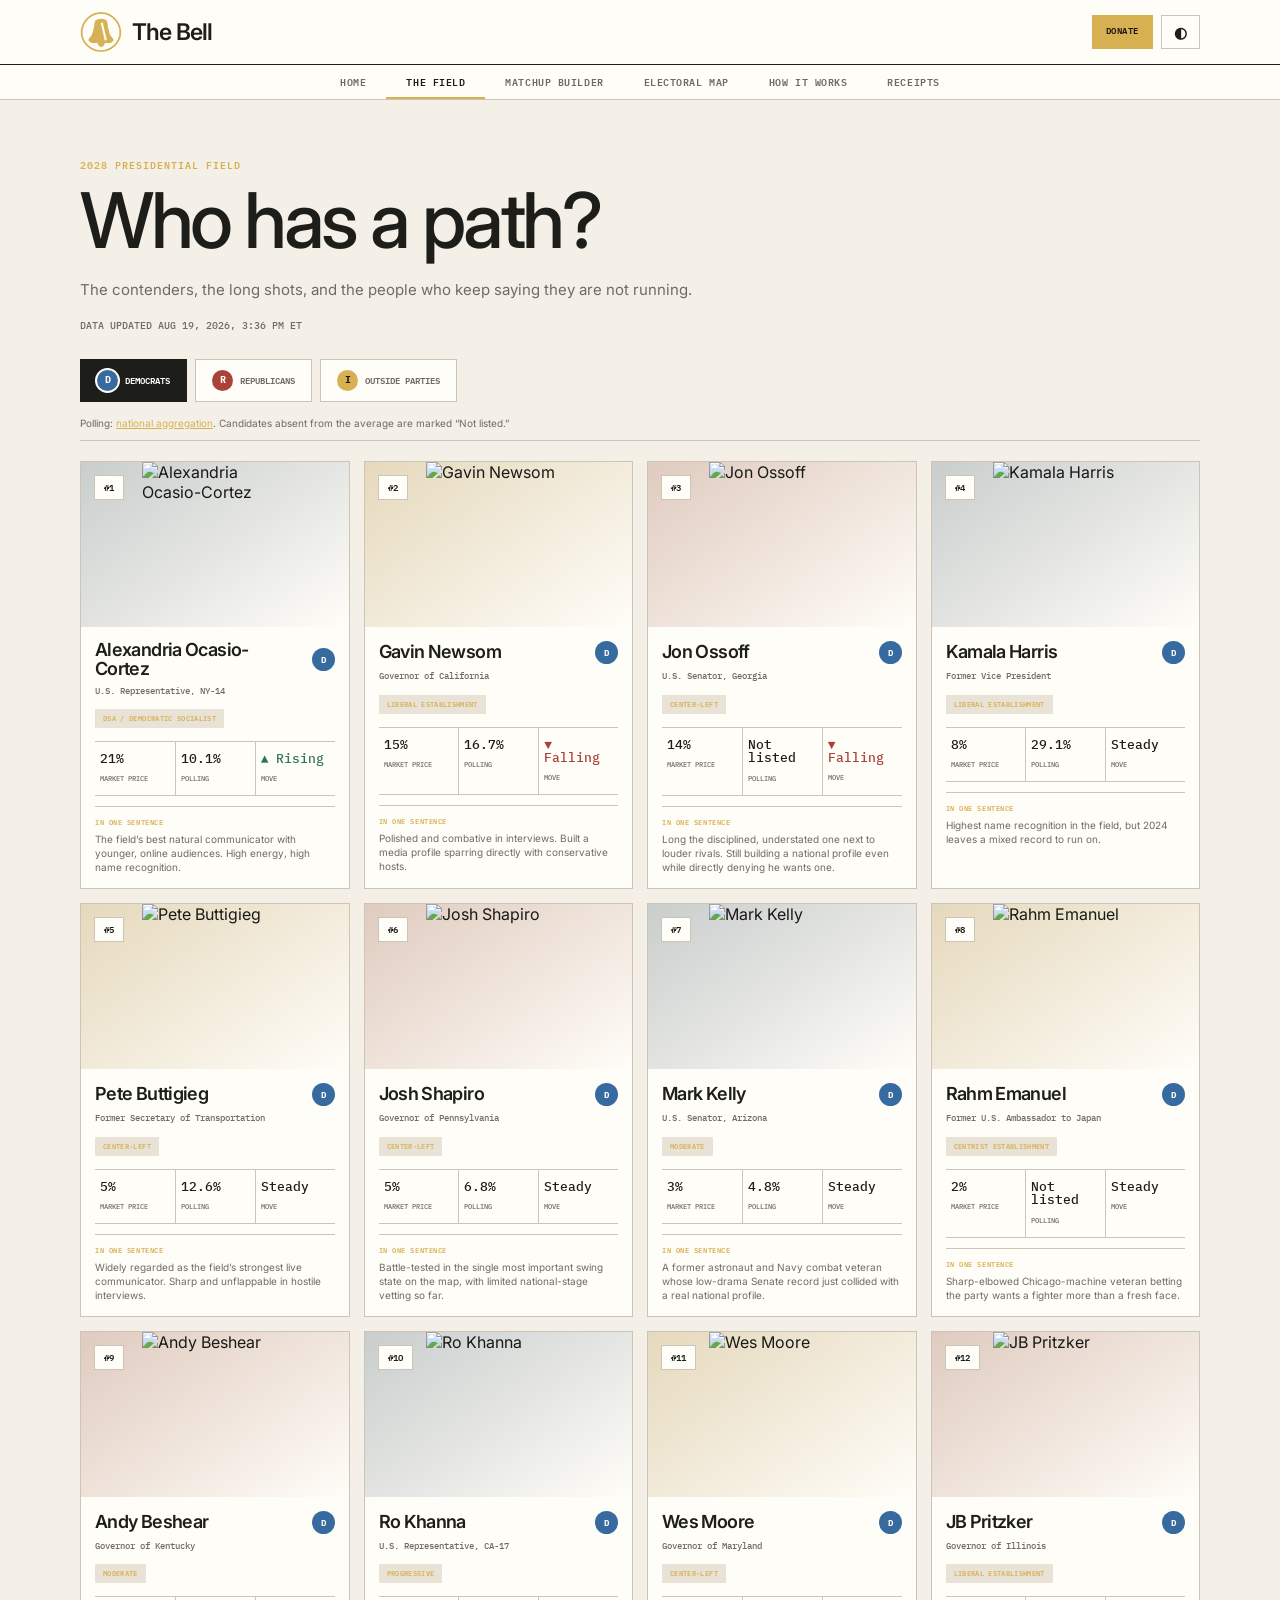
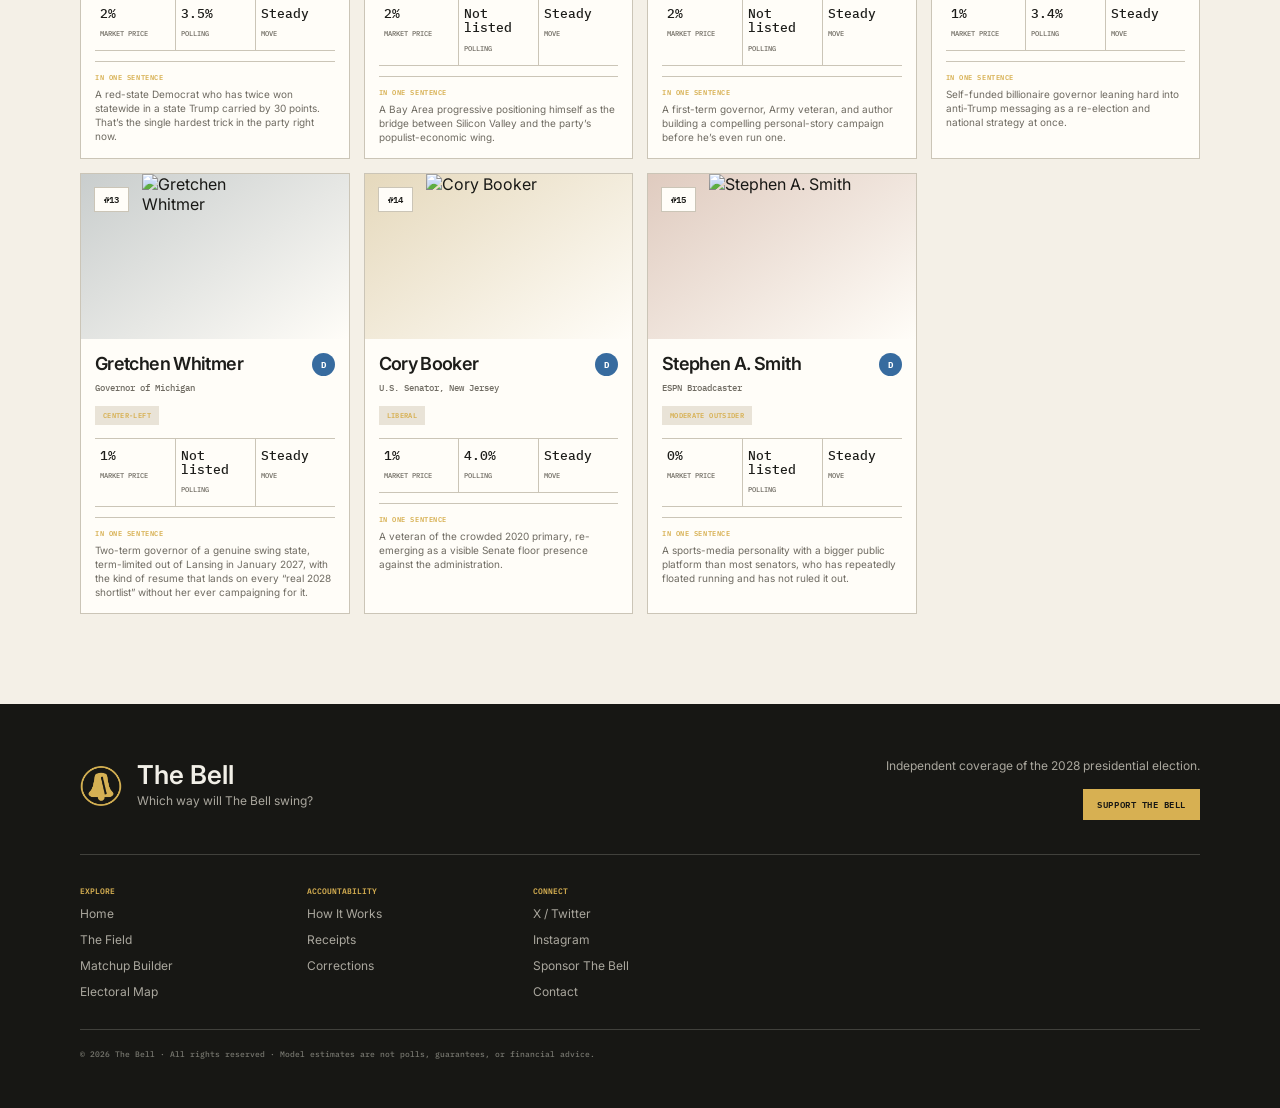
==== commit 1301f6fb: "Standardize The Bell branding and icons" ====
--- a/candidates.html
+++ b/candidates.html
@@ -8,5 +8,5 @@
   <meta property="og:title" content="The 2028 Presidential Field | The Bell">
   <meta property="og:description" content="The contenders, long shots, and outside-party possibilities shaping the 2028 race.">
   <meta property="og:image" content="https://thebell.vote/og-rebrand.png"><meta property="og:url" content="https://thebell.vote/candidates.html"><meta name="twitter:card" content="summary_large_image">
-  <link rel="icon" type="image/png" sizes="32x32" href="/favicon-32-v2.png"><link rel="icon" type="image/png" sizes="16x16" href="/favicon-16-v2.png"><link rel="apple-touch-icon" sizes="180x180" href="/apple-touch-icon-2026.png"><link rel="manifest" href="/site.webmanifest"><meta name="theme-color" content="#171714"><link rel="preconnect" href="https://fonts.googleapis.com"><link href="https://fonts.googleapis.com/css2?family=Inter:wght@400;500;600&family=IBM+Plex+Mono:wght@500;600&display=swap" rel="stylesheet"><link rel="stylesheet" href="/assets/styles.css">
+  <link rel="icon" type="image/png" sizes="32x32" href="/favicon-32-v4.png"><link rel="icon" type="image/png" sizes="16x16" href="/favicon-16-v4.png"><link rel="apple-touch-icon" sizes="180x180" href="/apple-touch-icon-v4.png"><link rel="manifest" href="/site.webmanifest"><meta name="theme-color" content="#171714"><link rel="preconnect" href="https://fonts.googleapis.com"><link href="https://fonts.googleapis.com/css2?family=Inter:wght@400;500;600&family=IBM+Plex+Mono:wght@500;600&display=swap" rel="stylesheet"><link rel="stylesheet" href="/assets/styles.css">
 </head><body data-page="candidates"><div id="site-header"></div><main class="page"><div class="shell"><header class="page-intro"><div class="eyebrow">2028 Presidential Field</div><h1>Who has a path?</h1><p>The contenders, the long shots, and the people who keep saying they are not running.</p><div class="meta" style="margin-top:16px">Data updated <span id="candidate-updated">loading</span></div></header><div class="party-switch"><button class="active" data-party="democratic"><span class="party-badge d">D</span> Democrats</button><button data-party="republican"><span class="party-badge r">R</span> Republicans</button><button data-party="independent"><span class="party-badge i">I</span> Outside parties</button></div><div class="polling-source" id="polling-source"></div><div class="candidate-grid" id="candidate-grid"></div></div></main><div id="site-footer"></div><script src="/assets/app.js"></script></body></html>
--- a/assets/styles.css
+++ b/assets/styles.css
@@ -1,5 +1,5 @@
-:root{--bg:#f4f0e7;--surface:#fffdf8;--ink:#1d1d1a;--muted:#6f6b62;--line:#cbc5b7;--soft:#e9e3d7;--red:#a94339;--blue:#376b9f;--gold:#aa8430;--green:#317653;--shadow:0 12px 35px rgba(34,31,24,.08);--serif:Georgia,"Times New Roman",serif;--sans:Inter,Arial,sans-serif;--mono:"IBM Plex Mono",monospace}
-body.dark{--bg:#111210;--surface:#191a18;--ink:#eeece4;--muted:#aaa79e;--line:#3d3e39;--soft:#252622;--red:#d36157;--blue:#72a0d1;--gold:#d0aa55;--green:#69ad85;--shadow:none}
+:root{--bg:#f4f0e7;--surface:#fffdf8;--ink:#1d1d1a;--muted:#6f6b62;--line:#cbc5b7;--soft:#e9e3d7;--red:#a94339;--blue:#376b9f;--gold:#d7b052;--green:#317653;--shadow:0 12px 35px rgba(34,31,24,.08);--serif:Georgia,"Times New Roman",serif;--sans:Inter,Arial,sans-serif;--mono:"IBM Plex Mono",monospace}
+body.dark{--bg:#111210;--surface:#191a18;--ink:#eeece4;--muted:#aaa79e;--line:#3d3e39;--soft:#252622;--red:#d36157;--blue:#72a0d1;--gold:#d7b052;--green:#69ad85;--shadow:none}
 *{box-sizing:border-box}html{scroll-behavior:smooth}body{margin:0;background:var(--bg);color:var(--ink);font-family:var(--sans);-webkit-font-smoothing:antialiased;transition:background .2s,color .2s}a{color:inherit}button,input{font:inherit}.shell{width:min(1120px,calc(100% - 44px));margin:auto}.mono{font-family:var(--mono);font-variant-numeric:tabular-nums}.eyebrow{font:600 10px/1.2 var(--mono);letter-spacing:.1em;text-transform:uppercase;color:var(--gold)}.muted{color:var(--muted)}
 .utility{border-bottom:1px solid var(--line);font:500 9px/31px var(--mono);letter-spacing:.07em;text-transform:uppercase;color:var(--muted)}.utility .shell{display:flex;justify-content:space-between}.live{display:flex;align-items:center;gap:8px;color:var(--ink)}.live:before{content:"";width:6px;height:6px;border-radius:50%;background:var(--red)}
 .masthead{background:var(--surface)}.masthead-main{min-height:105px;display:grid;grid-template-columns:1fr auto 1fr;align-items:center;gap:24px}.brand{text-align:center;text-decoration:none}.brand-name{font:400 clamp(31px,4.5vw,48px)/1 var(--serif);letter-spacing:-.035em}.brand-formal{display:block;margin-top:8px;font:500 8px/1 var(--mono);letter-spacing:.12em;text-transform:uppercase;color:var(--muted)}.mast-note{font:500 10px/1.6 var(--mono);color:var(--muted)}.mast-actions{display:flex;justify-content:flex-end;gap:8px}.btn,.theme-toggle{border:1px solid var(--line);background:transparent;color:var(--ink);padding:10px 13px;font:600 9px/1 var(--mono);letter-spacing:.06em;text-transform:uppercase;text-decoration:none;cursor:pointer}.btn.primary{background:var(--ink);border-color:var(--ink);color:var(--surface)}.theme-toggle{width:39px;padding:0;font-size:15px}.btn:hover,.theme-toggle:hover{border-color:var(--gold);color:var(--gold)}
@@ -27,7 +27,7 @@
 @media(max-width:560px){.bell-intro h1{font-size:52px}.bell-dashboard{margin-left:-1px;margin-right:-1px}.bell-data{padding:23px}.bell-visual{min-height:410px}.swing-stage{min-height:300px}.swing-arm{top:42px}.bell-call{display:block}.bell-call .text-link{display:inline-block;margin-top:12px}.bell-grid{grid-template-columns:1fr}.context-panel{grid-column:auto}.market-tape{grid-template-columns:1fr 1fr}.why-return{gap:25px}}
 
 /* Public-facing refinement */
-:root{--serif:Inter,Arial,sans-serif}.masthead-main{min-height:84px;display:flex;justify-content:space-between}.brand{display:flex;align-items:center;gap:12px;text-align:left}.brand-name{font:600 26px/1 var(--sans);letter-spacing:-.035em}.brand-formal{margin-top:5px}.brand-mark{width:37px;height:37px;border:1.5px solid var(--gold);border-radius:50%;position:relative;display:inline-block;flex:0 0 auto}.brand-mark:before{content:"";position:absolute;left:10px;right:10px;top:9px;height:15px;background:var(--gold);border-radius:9px 9px 3px 3px;clip-path:polygon(25% 0,75% 0,88% 68%,100% 88%,100% 100%,0 100%,0 88%,12% 68%)}.brand-mark:after{content:"";position:absolute;left:17px;top:23px;width:5px;height:5px;background:var(--gold);border-radius:50%}.brand-mark i{position:absolute;left:18px;top:11px;width:1px;height:13px;background:var(--surface);z-index:1;transform:rotate(-10deg)}.btn.donate{background:var(--gold);border-color:var(--gold);color:#171714}.btn.donate:hover{background:var(--ink);color:var(--surface);border-color:var(--ink)}
+:root{--serif:Inter,Arial,sans-serif}.masthead-main{min-height:84px;display:flex;justify-content:space-between}.brand{display:flex;align-items:center;gap:12px;text-align:left}.brand-name{font:600 26px/1 var(--sans);letter-spacing:-.035em}.brand-formal{margin-top:5px}.brand-mark-image{display:block;width:42px;height:42px;object-fit:contain;flex:0 0 auto}.brand-mark{width:37px;height:37px;border:1.5px solid var(--gold);border-radius:50%;position:relative;display:inline-block;flex:0 0 auto}.brand-mark:before{content:"";position:absolute;left:10px;right:10px;top:9px;height:15px;background:var(--gold);border-radius:9px 9px 3px 3px;clip-path:polygon(25% 0,75% 0,88% 68%,100% 88%,100% 100%,0 100%,0 88%,12% 68%)}.brand-mark:after{content:"";position:absolute;left:17px;top:23px;width:5px;height:5px;background:var(--gold);border-radius:50%}.brand-mark i{position:absolute;left:18px;top:11px;width:1px;height:13px;background:var(--surface);z-index:1;transform:rotate(-10deg)}.btn.donate{background:var(--gold);border-color:var(--gold);color:#171714}.btn.donate:hover{background:var(--ink);color:var(--surface);border-color:var(--ink)}
 .bell-intro h1,.bell-call h2,.swing-reading strong,.panel-head h2,.context-panel h2,.why-return h2,.page-intro h1,.candidate-body h2,.market-card h2,.method h2{font-family:var(--sans);font-weight:500}.bell-intro h1{line-height:.92;letter-spacing:-.065em}.bell-call h2{letter-spacing:-.035em}.candidate-photo{aspect-ratio:4/4.5;background:linear-gradient(145deg,var(--soft),var(--surface))}.candidate-photo:after{content:"";position:absolute;inset:auto 0 0;height:45%;background:linear-gradient(transparent,rgba(10,10,8,.45));pointer-events:none}.candidate-photo img{object-position:center top;filter:saturate(.9) contrast(1.04)}.candidate-card:nth-child(3n+1) .candidate-photo{background:linear-gradient(145deg,color-mix(in srgb,var(--blue) 18%,var(--soft)),var(--surface))}.candidate-card:nth-child(3n+2) .candidate-photo{background:linear-gradient(145deg,color-mix(in srgb,var(--gold) 20%,var(--soft)),var(--surface))}.candidate-card:nth-child(3n) .candidate-photo{background:linear-gradient(145deg,color-mix(in srgb,var(--red) 15%,var(--soft)),var(--surface))}.standing{z-index:2}.read-grid{display:grid;grid-template-columns:repeat(3,1fr);gap:20px;margin-top:42px}.read-card{background:var(--surface);border-top:3px solid var(--gold);padding:24px;min-height:190px}.read-card h2{font-size:20px;line-height:1.25;font-weight:600;margin:10px 0}.read-card p{font-size:13px;line-height:1.6;color:var(--muted)}.field-boards{display:grid;grid-template-columns:1fr 1fr;gap:22px;margin-top:22px}
 footer{background:#171714;color:#f1efe7;border:0;padding:48px 0}.footer-lead{display:flex;justify-content:space-between;align-items:center;gap:40px;padding-bottom:34px;border-bottom:1px solid #41413c}.footer-lockup{display:flex;align-items:center;gap:15px}.brand-mark.light{border-color:var(--gold)}.brand-mark.light i{background:#171714}.footer-name{font:600 26px/1 var(--sans)}.footer-lockup p,.footer-support p{margin:5px 0 0;color:#aaa79e;font-size:12px}.footer-support{max-width:440px;text-align:right}.footer-support .btn{display:inline-block;margin-top:14px}.footer-grid{grid-template-columns:repeat(3,1fr);max-width:650px;margin-top:32px}.footer-col a{color:#aaa79e}.copyright{border-color:#41413c;color:#77776f}
 @media(max-width:850px){.read-grid{grid-template-columns:1fr 1fr}.read-card:last-child{grid-column:1/-1}.field-boards{grid-template-columns:1fr}.footer-lead{display:block}.footer-support{text-align:left;margin-top:28px}}
@@ -123,12 +123,12 @@
 @media(max-width:560px){.snapshot-grid>.call-card{padding:16px}.call-card .call-party,.call-card .call-person{height:auto;min-height:0;margin-bottom:10px}.call-card .snapshot-label{margin-bottom:10px}.forecast-challenge{margin-bottom:30px}.forecast-challenge strong{font-size:20px}.market-matchup-head{display:block}.market-matchup-head strong{display:block;margin-top:7px;font-size:17px}.candidate-watch{font-size:11px;line-height:1.5;padding-bottom:2px}}
 
 /* The Bell Model signal network */
-.method.method-visual{max-width:1120px}.model-network{position:relative;height:650px;margin-top:42px;overflow:hidden;border:1px solid #494942;border-top:4px solid var(--gold);background:#171714;color:#f1efe7;isolation:isolate}.network-lines{position:absolute;inset:0;width:100%;height:620px;z-index:-1}.network-lines path{fill:none;stroke:#6d603f;stroke-width:1.5;stroke-dasharray:4 7;vector-effect:non-scaling-stroke}.model-core{position:absolute;left:50%;top:48%;width:230px;height:230px;transform:translate(-50%,-50%);display:flex;flex-direction:column;align-items:center;justify-content:center;text-align:center;border:1px solid #716b5c;border-radius:50%;background:#111210;box-shadow:0 0 0 12px rgba(208,170,85,.08),0 20px 50px rgba(0,0,0,.28);z-index:2}.model-core .brand-mark{width:58px;height:58px;margin-bottom:17px;transform:scale(1.25)}.model-core .brand-mark i{background:#111210}.model-core>small{font:600 8px/1 var(--mono);letter-spacing:.12em;text-transform:uppercase;color:#d0aa55}.model-core>strong{margin-top:8px;font-size:32px;line-height:1;letter-spacing:-.04em}.model-core p{margin:10px 0 0;font-size:10px;line-height:1.3;color:#aaa79e}.signal-node{position:absolute;width:176px;min-height:72px;display:flex;align-items:center;gap:12px;padding:12px 14px;border:1px solid #4a4a44;background:#20211e;box-shadow:0 8px 22px rgba(0,0,0,.18);z-index:3}.signal-node:after{content:"";position:absolute;left:0;right:0;bottom:0;height:3px;background:linear-gradient(90deg,#d0aa55 var(--weight,50%),#383934 var(--weight,50%))}.signal-icon{width:38px;height:38px;flex:0 0 auto;display:grid;place-items:center;border:1px solid #716b5c;border-radius:50%;color:#d0aa55}.signal-icon svg{width:21px;height:21px;fill:none;stroke:currentColor;stroke-width:1.7;stroke-linecap:round;stroke-linejoin:round}.signal-node b{display:block;font-size:13px;line-height:1.1}.signal-node small{display:block;margin-top:5px;font:600 8px/1 var(--mono);color:#d0aa55}.node-1{--weight:90%;left:calc(50% - 88px);top:25px}.node-2{--weight:60%;right:85px;top:56px}.node-3{--weight:60%;right:20px;top:212px}.node-4{--weight:50%;right:55px;bottom:104px}.node-5{--weight:60%;left:calc(65% - 88px);bottom:25px}.node-6{--weight:30%;left:calc(35% - 88px);bottom:25px}.node-7{--weight:50%;left:55px;bottom:104px}.node-8{--weight:70%;left:20px;top:212px}.node-9{--weight:30%;left:85px;top:56px}.network-caption{position:absolute;left:0;right:0;bottom:7px;margin:0!important;text-align:center;font:600 7px/1 var(--mono)!important;letter-spacing:.1em;text-transform:uppercase;color:#77776f}.method-bottom{margin-top:28px}
+.method.method-visual{max-width:1120px}.model-network{position:relative;height:650px;margin-top:42px;overflow:hidden;border:1px solid #494942;border-top:4px solid var(--gold);background:#171714;color:#f1efe7;isolation:isolate}.network-lines{position:absolute;inset:0;width:100%;height:620px;z-index:-1}.network-lines path{fill:none;stroke:#6d603f;stroke-width:1.5;stroke-dasharray:4 7;vector-effect:non-scaling-stroke}.model-core{position:absolute;left:50%;top:48%;width:230px;height:230px;transform:translate(-50%,-50%);display:flex;flex-direction:column;align-items:center;justify-content:center;text-align:center;border:1px solid #716b5c;border-radius:50%;background:#111210;box-shadow:0 0 0 12px rgba(215,176,82,.08),0 20px 50px rgba(0,0,0,.28);z-index:2}.model-core .brand-mark{width:58px;height:58px;margin-bottom:17px;transform:scale(1.25)}.model-core .brand-mark i{background:#111210}.model-core>small{font:600 8px/1 var(--mono);letter-spacing:.12em;text-transform:uppercase;color:#d7b052}.model-core>strong{margin-top:8px;font-size:32px;line-height:1;letter-spacing:-.04em}.model-core p{margin:10px 0 0;font-size:10px;line-height:1.3;color:#aaa79e}.signal-node{position:absolute;width:176px;min-height:72px;display:flex;align-items:center;gap:12px;padding:12px 14px;border:1px solid #4a4a44;background:#20211e;box-shadow:0 8px 22px rgba(0,0,0,.18);z-index:3}.signal-node:after{content:"";position:absolute;left:0;right:0;bottom:0;height:3px;background:linear-gradient(90deg,#d7b052 var(--weight,50%),#383934 var(--weight,50%))}.signal-icon{width:38px;height:38px;flex:0 0 auto;display:grid;place-items:center;border:1px solid #716b5c;border-radius:50%;color:#d7b052}.signal-icon svg{width:21px;height:21px;fill:none;stroke:currentColor;stroke-width:1.7;stroke-linecap:round;stroke-linejoin:round}.signal-node b{display:block;font-size:13px;line-height:1.1}.signal-node small{display:block;margin-top:5px;font:600 8px/1 var(--mono);color:#d7b052}.node-1{--weight:90%;left:calc(50% - 88px);top:25px}.node-2{--weight:60%;right:85px;top:56px}.node-3{--weight:60%;right:20px;top:212px}.node-4{--weight:50%;right:55px;bottom:104px}.node-5{--weight:60%;left:calc(65% - 88px);bottom:25px}.node-6{--weight:30%;left:calc(35% - 88px);bottom:25px}.node-7{--weight:50%;left:55px;bottom:104px}.node-8{--weight:70%;left:20px;top:212px}.node-9{--weight:30%;left:85px;top:56px}.network-caption{position:absolute;left:0;right:0;bottom:7px;margin:0!important;text-align:center;font:600 7px/1 var(--mono)!important;letter-spacing:.1em;text-transform:uppercase;color:#77776f}.method-bottom{margin-top:28px}
 @media(max-width:850px){.model-network{height:auto;min-height:0;padding:24px}.network-lines{display:none}.model-core{position:relative;left:auto;top:auto;width:190px;height:190px;margin:0 auto 24px;transform:none}.model-network{display:grid;grid-template-columns:repeat(3,1fr);gap:10px}.model-core{grid-column:1/-1}.signal-node{position:relative;inset:auto!important;width:auto;min-height:86px;display:flex;flex-direction:column;justify-content:center;text-align:center;padding:11px 7px}.signal-icon{width:34px;height:34px}.network-caption{position:relative;grid-column:1/-1;bottom:auto;padding:10px 0 0}}
 @media(max-width:560px){[data-page="methodology"] .compact-intro h1{font-size:46px}.model-network{margin-top:28px;padding:18px 10px 14px;gap:7px}.model-core{width:164px;height:164px;margin-bottom:12px}.model-core .brand-mark{transform:scale(1.05);margin-bottom:12px}.model-core>strong{font-size:27px}.signal-node{min-height:94px;gap:8px;padding:10px 4px}.signal-node b{font-size:10px}.signal-node small{font-size:7px}.signal-icon{width:32px;height:32px}.signal-icon svg{width:18px;height:18px}.network-caption{line-height:1.5!important;padding:8px 12px 0}.method-bottom{margin-top:20px}}
 
 /* Sleek brand treatment for The Bell Model */
-.model-network{border-color:#393a35;background:radial-gradient(circle at 50% 45%,#22221d 0,#171714 45%,#111210 100%)}.model-network:before{content:"THE BELL  /  2028 SIGNAL ENGINE";position:absolute;left:20px;top:17px;font:600 7px/1 var(--mono);letter-spacing:.16em;color:#77776e;z-index:1}.model-network:after{content:"LIVE MODEL";position:absolute;right:20px;top:16px;padding-left:12px;font:600 7px/1 var(--mono);letter-spacing:.14em;color:#d0aa55}.model-core{width:260px;height:158px;border:1px solid #5a574e;border-radius:0;flex-direction:row;gap:17px;text-align:left;padding:22px;background:#111210;box-shadow:0 18px 45px rgba(0,0,0,.32)}.model-core:before,.model-core:after{content:"";position:absolute;width:16px;height:16px;border-color:#d0aa55}.model-core:before{left:-1px;top:-1px;border-left:2px solid;border-top:2px solid}.model-core:after{right:-1px;bottom:-1px;border-right:2px solid;border-bottom:2px solid}.model-bell-logo{width:72px;height:72px;flex:0 0 auto;overflow:visible}.model-bell-logo>circle:first-child{fill:none;stroke:#d0aa55;stroke-width:3}.model-bell-body{fill:#d0aa55}.model-bell-cut{fill:none;stroke:#111210;stroke-width:5;stroke-linecap:round}.model-core-copy{display:block}.model-core-copy small{display:block;font:600 7px/1 var(--mono);letter-spacing:.14em;text-transform:uppercase;color:#d0aa55}.model-core-copy strong{display:block;margin-top:8px;font-size:21px;line-height:1.04;letter-spacing:-.035em}.model-core-copy p{margin:9px 0 0;font-size:9px;line-height:1.35;color:#8e8d85}.signal-node{min-height:64px;border:0;border-left:1px solid #55554e;border-bottom:1px solid #353631;background:rgba(31,32,29,.94);box-shadow:none}.signal-node:after{height:2px}.signal-icon{width:32px;height:32px;border:0;border-radius:0;background:#282923}.signal-icon svg{width:19px;height:19px}.signal-node b{font-size:12px}.network-lines path{stroke:#85713f;stroke-width:1;stroke-dasharray:2 8}.network-caption{bottom:10px;color:#696961}
+.model-network{border-color:#393a35;background:radial-gradient(circle at 50% 45%,#22221d 0,#171714 45%,#111210 100%)}.model-network:before{content:"THE BELL  /  2028 SIGNAL ENGINE";position:absolute;left:20px;top:17px;font:600 7px/1 var(--mono);letter-spacing:.16em;color:#77776e;z-index:1}.model-network:after{content:"LIVE MODEL";position:absolute;right:20px;top:16px;padding-left:12px;font:600 7px/1 var(--mono);letter-spacing:.14em;color:#d7b052}.model-core{width:260px;height:158px;border:1px solid #5a574e;border-radius:0;flex-direction:row;gap:17px;text-align:left;padding:22px;background:#111210;box-shadow:0 18px 45px rgba(0,0,0,.32)}.model-core:before,.model-core:after{content:"";position:absolute;width:16px;height:16px;border-color:#d7b052}.model-core:before{left:-1px;top:-1px;border-left:2px solid;border-top:2px solid}.model-core:after{right:-1px;bottom:-1px;border-right:2px solid;border-bottom:2px solid}.model-bell-logo{width:72px;height:72px;flex:0 0 auto;overflow:visible}.model-bell-logo>circle:first-child{fill:none;stroke:#d7b052;stroke-width:3}.model-bell-body{fill:#d7b052}.model-bell-cut{fill:none;stroke:#111210;stroke-width:5;stroke-linecap:round}.model-core-copy{display:block}.model-core-copy small{display:block;font:600 7px/1 var(--mono);letter-spacing:.14em;text-transform:uppercase;color:#d7b052}.model-core-copy strong{display:block;margin-top:8px;font-size:21px;line-height:1.04;letter-spacing:-.035em}.model-core-copy p{margin:9px 0 0;font-size:9px;line-height:1.35;color:#8e8d85}.signal-node{min-height:64px;border:0;border-left:1px solid #55554e;border-bottom:1px solid #353631;background:rgba(31,32,29,.94);box-shadow:none}.signal-node:after{height:2px}.signal-icon{width:32px;height:32px;border:0;border-radius:0;background:#282923}.signal-icon svg{width:19px;height:19px}.signal-node b{font-size:12px}.network-lines path{stroke:#85713f;stroke-width:1;stroke-dasharray:2 8}.network-caption{bottom:10px;color:#696961}
 @media(max-width:850px){.model-network{padding:58px 24px 24px;gap:1px;background:#151613}.model-network:before{top:22px}.model-network:after{top:21px}.model-core{grid-column:1/-1;width:100%;height:auto;min-height:112px;margin:0 0 18px;justify-content:flex-start;padding:19px 22px;border-color:#474740}.model-bell-logo{width:66px;height:66px}.model-core-copy strong{font-size:24px}.signal-node{min-height:80px;flex-direction:row;justify-content:flex-start;text-align:left;padding:13px 15px;border-left:1px solid #353631}.signal-node:nth-of-type(3n+2){border-left:0}.network-caption{padding-top:18px}}
 @media(max-width:560px){.model-network{padding:52px 10px 14px}.model-network:before{left:12px;font-size:6px}.model-network:after{right:12px;font-size:6px}.model-core{min-height:100px;padding:15px;margin-bottom:10px;gap:13px}.model-bell-logo{width:58px;height:58px}.model-core-copy strong{font-size:19px}.model-core-copy p{margin-top:6px}.signal-node{min-height:82px;flex-direction:column;justify-content:center;text-align:center;padding:10px 4px}.signal-icon{width:28px;height:28px}.signal-node b{font-size:9px}.network-caption{padding-top:14px}}
 .model-core img.model-bell-logo{display:block;object-fit:contain;overflow:visible;filter:saturate(.82) brightness(.96)}
@@ -164,7 +164,7 @@
 @media(max-width:650px){.market-card{grid-template-columns:1fr;padding:54px 16px 16px}.market-board{border-left:0;border-top:1px solid var(--line);padding:15px}.market-verdict{padding:0 12px}.market-verdict strong{font-size:10px}.footer-lead{grid-template-columns:1fr;gap:20px}.footer-statement{padding-top:18px;border-top:1px solid #41413c}.footer-support{grid-column:auto}.footer-support p{margin-left:0}.footer-grid{margin-top:22px}}
 
 /* Fight-poster treatment for live matchups */
-.market-card.promo-match{display:grid;grid-template-columns:minmax(0,1.35fr) minmax(300px,.65fr);gap:0;padding:38px 0 0;background:#171714;color:#f4f1e8;overflow:hidden;border:0}.promo-match .market-verdict{height:38px;background:#0c0d0b;border-bottom:1px solid #3d3d37}.promo-stage{grid-column:1/-1;display:grid;grid-template-columns:1fr 72px 1fr;min-height:245px;background:linear-gradient(112deg,#173a61 0 47.5%,#111210 47.7% 52.3%,#5a221d 52.5% 100%)}.promo-side{display:flex;flex-direction:column;justify-content:center;padding:34px 48px;position:relative;overflow:hidden}.promo-side:after{content:"";position:absolute;width:220px;height:220px;border:1px solid rgba(255,255,255,.12);border-radius:50%;top:50%;transform:translateY(-50%)}.promo-market{text-align:right;align-items:flex-end}.promo-market:after{right:-78px}.promo-bell{align-items:flex-start}.promo-bell:after{left:-78px;border-color:rgba(208,170,85,.26)}.promo-side small{font:700 8px/1 var(--mono);letter-spacing:.16em;text-transform:uppercase;color:#d5d2c9}.promo-bell small{color:var(--gold)}.promo-side>strong{position:relative;z-index:1;margin-top:12px;max-width:13ch;font-size:clamp(29px,3.4vw,48px);line-height:.92;letter-spacing:-.05em;text-transform:uppercase}.promo-side b{position:relative;z-index:1;margin-top:14px;font:700 21px/1 var(--mono)}.promo-side>span{margin-top:6px;font:600 7px/1 var(--mono);letter-spacing:.12em;text-transform:uppercase;color:#aaa79e}.promo-vs{display:grid;grid-template-rows:1fr auto 1fr;justify-items:center;align-items:center;z-index:2}.promo-vs i{width:1px;height:70%;background:#5a5a52}.promo-vs strong{width:52px;height:52px;display:grid;place-items:center;border:2px solid var(--gold);border-radius:50%;background:#111210;color:var(--gold);font:800 17px/1 var(--mono);box-shadow:0 0 0 8px rgba(17,18,16,.82)}.promo-question{display:grid;grid-template-columns:.9fr 1.1fr;gap:22px;align-items:center;padding:22px 26px;border-right:1px solid #3d3d37}.promo-question h2{margin:6px 0 0;color:#f4f1e8;font-size:24px}.promo-question p{margin:0;color:#aaa79e;font-size:11px;line-height:1.5}.promo-match .market-board{padding:22px;border:0;background:#20211e}.promo-match .outcome{grid-template-columns:115px 1fr 46px;margin:9px 0}.promo-match .outcome-bar{background:#383934}.promo-match .market-source{margin-top:12px}.promo-match.market-agrees .outcome.leader .outcome-fill{background:var(--gold)}
+.market-card.promo-match{display:grid;grid-template-columns:minmax(0,1.35fr) minmax(300px,.65fr);gap:0;padding:38px 0 0;background:#171714;color:#f4f1e8;overflow:hidden;border:0}.promo-match .market-verdict{height:38px;background:#0c0d0b;border-bottom:1px solid #3d3d37}.promo-stage{grid-column:1/-1;display:grid;grid-template-columns:1fr 72px 1fr;min-height:245px;background:linear-gradient(112deg,#173a61 0 47.5%,#111210 47.7% 52.3%,#5a221d 52.5% 100%)}.promo-side{display:flex;flex-direction:column;justify-content:center;padding:34px 48px;position:relative;overflow:hidden}.promo-side:after{content:"";position:absolute;width:220px;height:220px;border:1px solid rgba(255,255,255,.12);border-radius:50%;top:50%;transform:translateY(-50%)}.promo-market{text-align:right;align-items:flex-end}.promo-market:after{right:-78px}.promo-bell{align-items:flex-start}.promo-bell:after{left:-78px;border-color:rgba(215,176,82,.26)}.promo-side small{font:700 8px/1 var(--mono);letter-spacing:.16em;text-transform:uppercase;color:#d5d2c9}.promo-bell small{color:var(--gold)}.promo-side>strong{position:relative;z-index:1;margin-top:12px;max-width:13ch;font-size:clamp(29px,3.4vw,48px);line-height:.92;letter-spacing:-.05em;text-transform:uppercase}.promo-side b{position:relative;z-index:1;margin-top:14px;font:700 21px/1 var(--mono)}.promo-side>span{margin-top:6px;font:600 7px/1 var(--mono);letter-spacing:.12em;text-transform:uppercase;color:#aaa79e}.promo-vs{display:grid;grid-template-rows:1fr auto 1fr;justify-items:center;align-items:center;z-index:2}.promo-vs i{width:1px;height:70%;background:#5a5a52}.promo-vs strong{width:52px;height:52px;display:grid;place-items:center;border:2px solid var(--gold);border-radius:50%;background:#111210;color:var(--gold);font:800 17px/1 var(--mono);box-shadow:0 0 0 8px rgba(17,18,16,.82)}.promo-question{display:grid;grid-template-columns:.9fr 1.1fr;gap:22px;align-items:center;padding:22px 26px;border-right:1px solid #3d3d37}.promo-question h2{margin:6px 0 0;color:#f4f1e8;font-size:24px}.promo-question p{margin:0;color:#aaa79e;font-size:11px;line-height:1.5}.promo-match .market-board{padding:22px;border:0;background:#20211e}.promo-match .outcome{grid-template-columns:115px 1fr 46px;margin:9px 0}.promo-match .outcome-bar{background:#383934}.promo-match .market-source{margin-top:12px}.promo-match.market-agrees .outcome.leader .outcome-fill{background:var(--gold)}
 footer .footer-lead{grid-template-columns:minmax(250px,.9fr) minmax(280px,1fr) minmax(300px,1.1fr);align-items:start}.footer-lockup{align-items:flex-start}.footer-lockup .brand-mark{margin-top:2px}.footer-lockup p{max-width:22ch;line-height:1.35}.footer-statement,.footer-support{min-height:112px;display:flex;flex-direction:column;justify-content:flex-start}.footer-support{padding-left:28px;border-left:1px solid #41413c;text-align:left}.footer-support p{margin:0;max-width:32ch;line-height:1.45}.footer-support .btn{align-self:flex-start}.footer-grid{max-width:none;grid-template-columns:repeat(3,minmax(0,1fr));padding-top:22px;border-top:1px solid #41413c}
 @media(max-width:850px){.market-card.promo-match{grid-template-columns:1fr}.promo-question{border-right:0;border-bottom:1px solid #3d3d37}.promo-stage{min-height:220px}.promo-side{padding:28px}.promo-side>strong{font-size:31px}footer .footer-lead{grid-template-columns:1fr 1fr}.footer-support{grid-column:1/-1;min-height:0;padding:20px 0 0;border-left:0;border-top:1px solid #41413c}}
 @media(max-width:560px){.promo-stage{grid-template-columns:1fr 48px 1fr;min-height:190px}.promo-side{padding:20px 13px}.promo-side>strong{font-size:21px}.promo-side b{font-size:14px}.promo-vs strong{width:40px;height:40px;font-size:13px}.promo-question{grid-template-columns:1fr;padding:18px;gap:10px}.promo-match .market-board{padding:18px}.promo-match .outcome{grid-template-columns:100px 1fr 42px}footer .footer-lead{grid-template-columns:1fr}.footer-statement{min-height:0;padding-top:18px;border-top:1px solid #41413c}.footer-support{grid-column:auto}.footer-grid{grid-template-columns:1fr 1fr}}
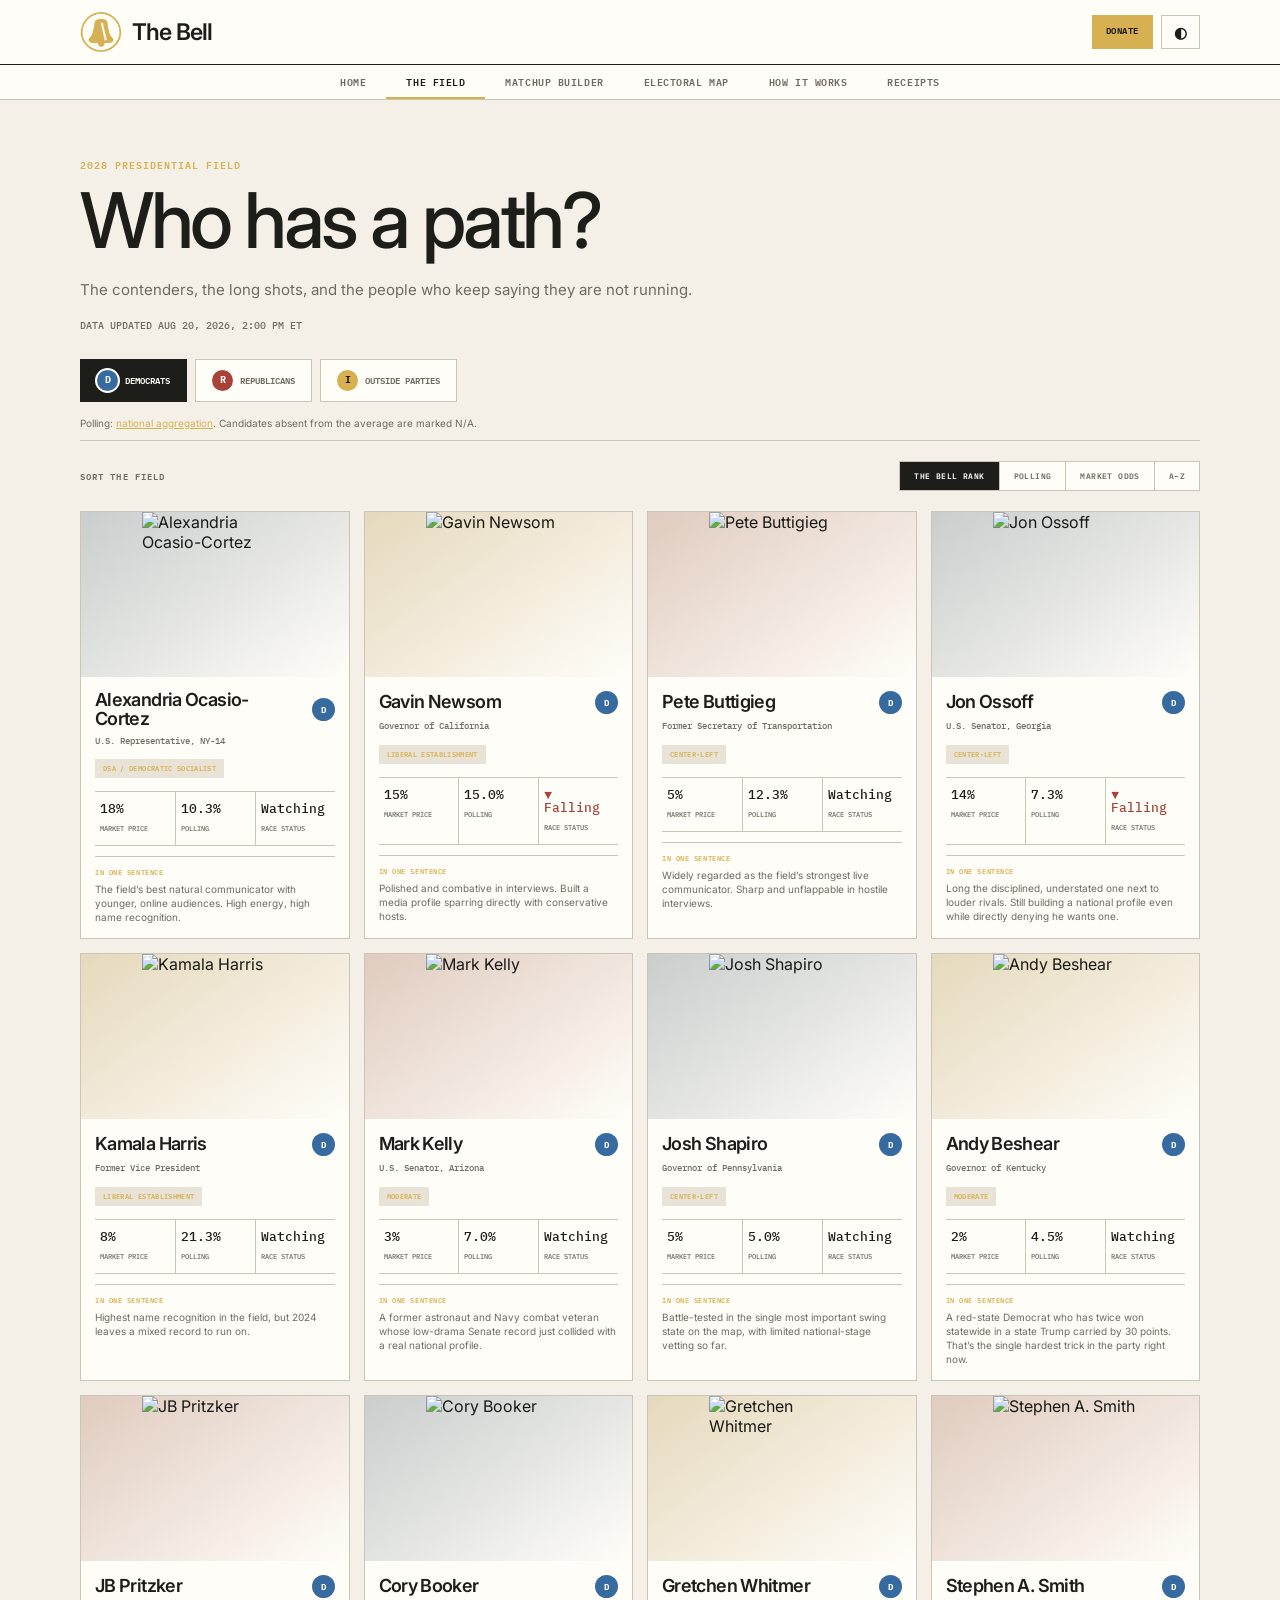
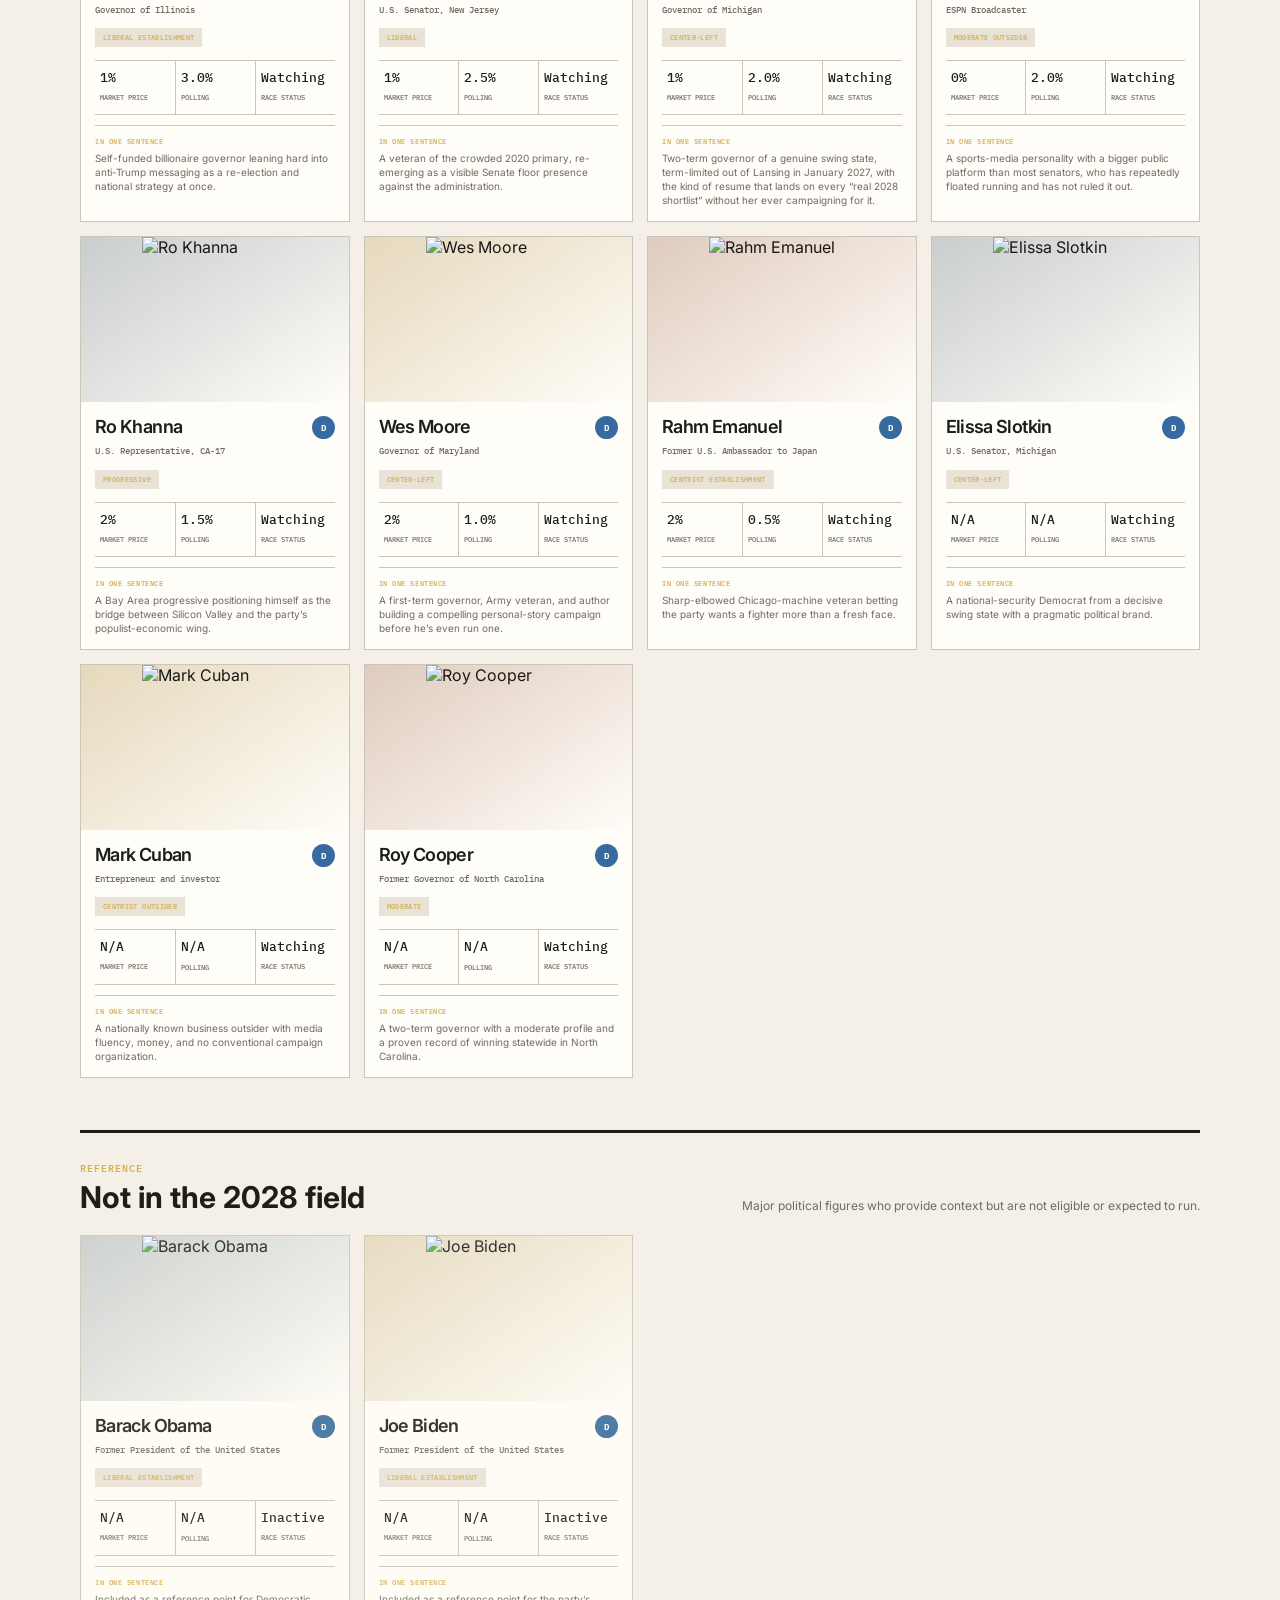
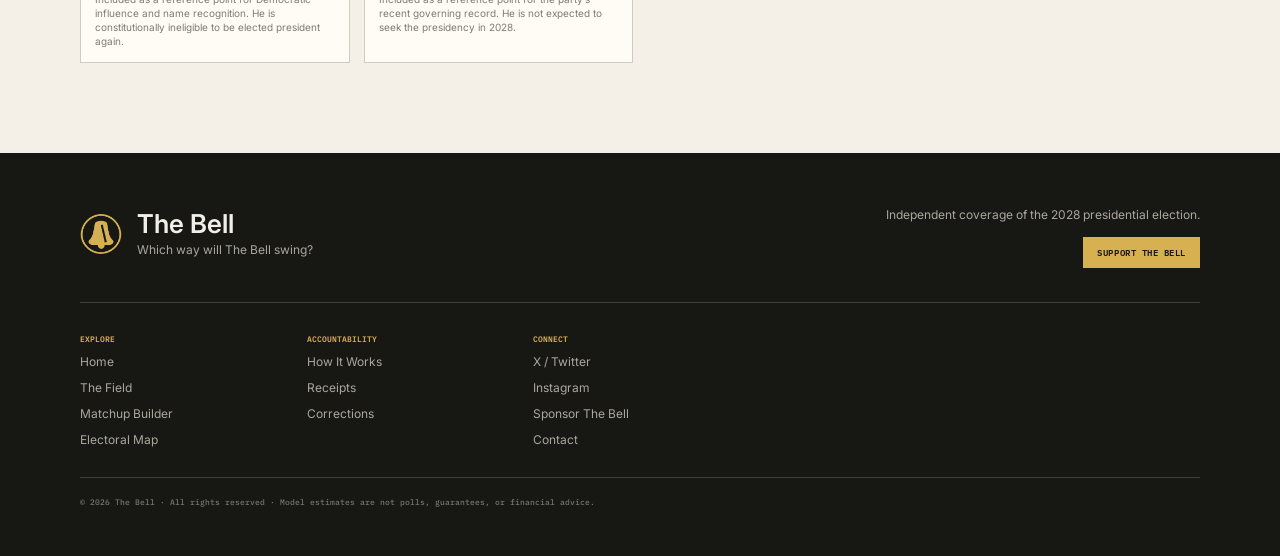
==== commit dc86f2fa: "Refine candidate field and Bell methodology" ====
--- a/candidates.html
+++ b/candidates.html
@@ -9,4 +9,4 @@
   <meta property="og:description" content="The contenders, long shots, and outside-party possibilities shaping the 2028 race.">
   <meta property="og:image" content="https://thebell.vote/og-rebrand.png"><meta property="og:url" content="https://thebell.vote/candidates.html"><meta name="twitter:card" content="summary_large_image">
   <link rel="icon" type="image/png" sizes="32x32" href="/favicon-32-v4.png"><link rel="icon" type="image/png" sizes="16x16" href="/favicon-16-v4.png"><link rel="apple-touch-icon" sizes="180x180" href="/apple-touch-icon-v4.png"><link rel="manifest" href="/site.webmanifest"><meta name="theme-color" content="#171714"><link rel="preconnect" href="https://fonts.googleapis.com"><link href="https://fonts.googleapis.com/css2?family=Inter:wght@400;500;600&family=IBM+Plex+Mono:wght@500;600&display=swap" rel="stylesheet"><link rel="stylesheet" href="/assets/styles.css">
-</head><body data-page="candidates"><div id="site-header"></div><main class="page"><div class="shell"><header class="page-intro"><div class="eyebrow">2028 Presidential Field</div><h1>Who has a path?</h1><p>The contenders, the long shots, and the people who keep saying they are not running.</p><div class="meta" style="margin-top:16px">Data updated <span id="candidate-updated">loading</span></div></header><div class="party-switch"><button class="active" data-party="democratic"><span class="party-badge d">D</span> Democrats</button><button data-party="republican"><span class="party-badge r">R</span> Republicans</button><button data-party="independent"><span class="party-badge i">I</span> Outside parties</button></div><div class="polling-source" id="polling-source"></div><div class="candidate-grid" id="candidate-grid"></div></div></main><div id="site-footer"></div><script src="/assets/app.js"></script></body></html>
+</head><body data-page="candidates"><div id="site-header"></div><main class="page"><div class="shell"><header class="page-intro"><div class="eyebrow">2028 Presidential Field</div><h1>Who has a path?</h1><p>The contenders, the long shots, and the people who keep saying they are not running.</p><div class="meta" style="margin-top:16px">Data updated <span id="candidate-updated">loading</span></div></header><div class="party-switch"><button class="active" data-party="democratic"><span class="party-badge d">D</span> Democrats</button><button data-party="republican"><span class="party-badge r">R</span> Republicans</button><button data-party="independent"><span class="party-badge i">I</span> Outside parties</button></div><div class="polling-source" id="polling-source"></div><div class="field-toolbar"><span>Sort the field</span><div class="sort-switch" id="candidate-sort"><button class="active" data-sort="bell">The Bell Rank</button><button data-sort="polling">Polling</button><button data-sort="market">Market odds</button><button data-sort="alpha">A–Z</button></div></div><div class="candidate-grid" id="candidate-grid"></div><section class="reference-field" id="reference-field" hidden><div class="reference-head"><div><div class="eyebrow">Reference</div><h2>Not in the 2028 field</h2></div><p>Major political figures who provide context but are not eligible or expected to run.</p></div><div class="candidate-grid reference-grid" id="reference-grid"></div></section></div></main><div id="site-footer"></div><script src="/assets/app.js"></script></body></html>
--- a/assets/styles.css
+++ b/assets/styles.css
@@ -115,6 +115,8 @@
 @media(min-width:1200px){.compact-candidate .candidate-photo{height:165px}.compact-candidate .candidate-photo img{width:145px;object-fit:cover;object-position:center top}.compact-candidate .candidate-body{padding:14px}.compact-candidate .candidate-name-row h2{font-size:18px}.compact-candidate .candidate-metrics{margin:13px 0 10px}.compact-candidate .candidate-metric{padding:10px 5px}.compact-candidate .candidate-metric strong{font-size:13px}.compact-candidate .candidate-brief,.compact-candidate .candidate-bio{display:none}}@media(min-width:1550px){.candidate-grid{grid-template-columns:repeat(5,minmax(0,1fr));gap:12px}}
 @media(max-width:800px){.model-flow{grid-template-columns:1fr;margin-top:32px}.model-arrow{height:48px;transform:rotate(90deg)}.model-output{min-height:210px}}@media(max-width:560px){.model-inputs{grid-template-columns:1fr 1fr}.model-inputs article{min-height:78px;padding:14px}.model-inputs article:not(:nth-child(3n+1)){border-left:0}.model-inputs article:nth-child(n+4){border-top:0}.model-inputs article:nth-child(even){border-left:1px solid var(--line)}.model-inputs article:nth-child(n+3){border-top:1px solid var(--line)}.model-inputs article:last-child{grid-column:1/-1}.model-inputs h2{font-size:13px}.method-bottom{grid-template-columns:1fr;gap:14px}.panel-head h2{font-size:19px}}
 [data-page="methodology"] .compact-intro h1{font-size:clamp(50px,6vw,72px)}[data-page="methodology"] .compact-intro{margin-bottom:18px}[data-page="candidates"] .page-intro h1{font-size:clamp(52px,6vw,78px)}[data-page="candidates"] .page-intro{margin-bottom:26px}[data-page="candidates"] .party-switch{margin-bottom:18px}
+.field-toolbar{display:flex;align-items:center;justify-content:space-between;gap:18px;margin:0 0 20px}.field-toolbar>span{font:600 9px/1 var(--mono);letter-spacing:.12em;text-transform:uppercase;color:var(--muted)}.sort-switch{display:flex;border:1px solid var(--line)}.sort-switch button{border:0;border-left:1px solid var(--line);background:var(--surface);color:var(--muted);padding:10px 14px;font:600 8px/1 var(--mono);letter-spacing:.05em;text-transform:uppercase;cursor:pointer}.sort-switch button:first-child{border-left:0}.sort-switch button.active{background:var(--ink);color:var(--surface)}.reference-field{margin-top:52px;padding-top:28px;border-top:3px solid var(--ink)}.reference-head{display:flex;align-items:end;justify-content:space-between;gap:24px;margin-bottom:20px}.reference-head h2{margin:6px 0 0;font-size:30px}.reference-head p{max-width:480px;margin:0;color:var(--muted);font-size:12px;line-height:1.5}.reference-grid{opacity:.88}
+@media(max-width:700px){.field-toolbar,.reference-head{align-items:flex-start;flex-direction:column}.sort-switch{display:grid;grid-template-columns:1fr 1fr;width:100%}.sort-switch button:nth-child(3){border-left:0;border-top:1px solid var(--line)}.sort-switch button:nth-child(4){border-top:1px solid var(--line)}.reference-field{margin-top:36px}}
 .dark-horse{position:absolute;right:10px;top:10px;z-index:3;padding:7px 9px;background:var(--gold);color:#171714;font:700 7px/1 var(--mono);letter-spacing:.08em;text-transform:uppercase}
 
 /* Tighter calls and a clearer model-versus-market challenge */
@@ -149,13 +151,36 @@
   body.dark .nav{box-shadow:none}
 }
 
+/* Final Matchup Builder hierarchy: candidates first, compact result directly below. */
+.matchup-builder .builder-controls{order:0}
+.matchup-builder .builder-stage{order:1}
+.matchup-builder .builder-score-hero{order:2;padding:14px 20px;border:0;border-top:3px solid var(--gold);background:var(--surface);color:var(--ink)}
+.matchup-builder .builder-bell{order:3}
+.matchup-builder .builder-score-hero .score-brand{display:grid;grid-template-columns:26px 1fr;align-items:center}
+.matchup-builder .builder-score-hero .score-brand img{width:26px;height:26px}
+.matchup-builder .builder-score-hero #estimate-line{display:flex;align-items:baseline;gap:7px;font-size:clamp(18px,2.2vw,28px);line-height:1}
+.matchup-builder .builder-score-hero #estimate-line em{font-size:1em;color:var(--gold)}
+.matchup-builder .builder-score-hero #estimate-note{margin:7px 0 0;color:var(--muted)}
+.matchup-builder .builder-score-hero .party-score{height:7px;margin-top:11px;border-radius:999px;overflow:hidden;background:var(--line)}
+.matchup-builder .builder-score-hero .estimate-method{margin-top:8px;border-color:var(--line)}
+body.dark .matchup-builder .builder-score-hero{background:#1b1c19;color:#f1efe7}
+@media(max-width:560px){.matchup-builder .builder-score-hero{padding:12px 14px}.matchup-builder .builder-score-hero #estimate-line{display:flex;flex-wrap:wrap;gap:4px 7px;font-size:18px}.matchup-builder .builder-score-hero #estimate-line i{display:inline}.matchup-builder .builder-score-hero .score-brand img{width:24px;height:24px}}
+
+/* Signal explanations stay inside the selected signal tile. */
+.signal-node{overflow:hidden}
+.signal-description{position:absolute;inset:0;display:flex;align-items:center;padding:10px 12px;background:color-mix(in srgb,var(--gold) 13%,var(--surface));color:var(--ink);font:500 8px/1.35 var(--sans);text-align:left;opacity:0;visibility:hidden;transition:opacity .14s ease;z-index:5}
+.signal-node:hover>.signal-description,.signal-node:focus-visible>.signal-description,.signal-node.is-active>.signal-description{opacity:1;visibility:visible}
+body.dark .signal-description{background:color-mix(in srgb,var(--gold) 15%,#1f201d);color:#f1efe7}
+@media(max-width:850px){.signal-description{padding:9px;font-size:8px;line-height:1.3;text-align:center}}
+
 /* Denser editorial rhythm */
 .masthead-main{min-height:64px}.brand{gap:10px}.brand-mark{width:32px;height:32px}.brand-mark:before{left:8px;right:8px;top:7px}.brand-mark:after{left:14px;top:20px}.brand-mark i{left:15px;top:9px;height:11px}.brand-name{font-size:23px}.mast-actions .btn,.theme-toggle,.nav-toggle{height:34px}.nav a{padding:11px 20px}
 .snapshot-grid>.call-card{min-height:205px;padding:18px 20px}.call-card .snapshot-label{margin-bottom:10px}.call-card .call-party,.call-card .call-person{height:50px;min-height:50px;margin-bottom:10px}.call-party>strong{width:48px;height:48px}.call-party>strong img{width:31px;height:31px}.call-person .person-name img{width:46px;height:46px}.call-person .person-name>span{font-size:14px}.call-card h2{font-size:20px;line-height:1.08}.call-card p{font-size:10px;line-height:1.42;margin-top:6px;max-width:34ch}.call-footer{padding:12px 18px}
 .forecast-challenge{margin-bottom:28px}.forecast-challenge article{min-height:124px;padding:17px 20px}.forecast-challenge strong{margin-top:17px;font-size:21px}.forecast-challenge p{margin-top:8px;line-height:1.4}.market-intro{margin-bottom:24px}
 .incumbent-badge{position:absolute;right:11px;top:11px;z-index:3;padding:7px 9px;border:1px solid color-mix(in srgb,var(--gold) 70%,var(--ink));background:var(--ink);color:var(--surface);font:700 7px/1 var(--mono);letter-spacing:.08em;text-transform:uppercase}
+.candidate-status-badge{position:absolute;left:11px;top:11px;z-index:3;padding:8px 10px;border:1px solid var(--gold);background:var(--gold);color:#171714;font:700 7px/1 var(--mono);letter-spacing:.09em;text-transform:uppercase}
 @media(max-width:900px) and (min-width:641px){.forecast-challenge{grid-template-columns:repeat(3,minmax(0,1fr))}.forecast-challenge article+article{border-top:0;border-left:1px solid var(--line)}.forecast-challenge article{padding:16px}.forecast-challenge strong{margin-top:14px;font-size:19px}.forecast-challenge p{font-size:10px}.snapshot-grid>.call-card{min-height:190px}}
-@media(max-width:560px){.masthead-main{min-height:60px}.brand-mark{width:31px;height:31px}.brand-name{font-size:22px}.nav a{padding:12px 13px}.snapshot-grid>.call-card{padding:15px 16px}.forecast-challenge article{padding:16px 18px}.incumbent-badge{right:9px;top:9px}}
+@media(max-width:560px){.masthead-main{min-height:60px}.brand-mark{width:31px;height:31px}.brand-name{font-size:22px}.nav a{padding:12px 13px}.snapshot-grid>.call-card{padding:15px 16px}.forecast-challenge article{padding:16px 18px}.incumbent-badge{right:9px;top:9px}.candidate-status-badge{left:9px;top:9px}}
 
 /* Market confrontation and stronger closing lockup */
 .market-card{position:relative;grid-template-columns:minmax(270px,.85fr) minmax(360px,1.15fr);gap:24px;padding:58px 24px 22px;align-items:center;border-color:var(--ink)}.market-verdict{position:absolute;left:0;right:0;top:0;height:38px;display:flex;align-items:center;justify-content:space-between;padding:0 18px;background:var(--ink);color:var(--surface)}.market-verdict span{font:700 7px/1 var(--mono);letter-spacing:.12em;text-transform:uppercase;color:var(--gold)}.market-verdict strong{font-size:12px}.market-disagrees .market-verdict{background:var(--gold);color:#171714}.market-disagrees .market-verdict span{color:#171714}.market-art{height:76px;margin-bottom:14px}.party-art span{width:38px;height:38px;font-size:15px}.party-art i{height:46px}.field-art img{width:50px;height:50px}.field-art img:first-child{width:60px;height:60px}.market-card h2{font-size:25px;margin:6px 0 10px}.signal-compare{margin:10px 0}.signal-compare>div{padding-top:9px;padding-bottom:9px}.market-card .our-call{margin:8px 0;font-size:11px}.market-source{margin-top:8px}.market-board{padding:18px;border-left:1px solid var(--line);background:color-mix(in srgb,var(--soft) 72%,var(--surface))}.market-board-label{display:block;margin-bottom:15px;font:700 7px/1 var(--mono);letter-spacing:.12em;text-transform:uppercase;color:var(--gold)}.outcome{grid-template-columns:130px 1fr 50px;margin:10px 0}.outcome.leader .outcome-bar{height:12px}.outcome.leader .outcome-value{font-weight:700}.market-agrees .outcome.leader .outcome-fill{background:var(--green)}.market-disagrees .outcome.leader .outcome-fill{background:var(--red)}
@@ -179,6 +204,11 @@
 @media(max-width:850px){.footer-lead{display:block!important}.footer-support{text-align:left;margin-top:28px}.footer-grid{grid-template-columns:1fr 1fr}}
 @media(max-width:560px){footer{padding:40px 0 28px}.footer-grid{grid-template-columns:1fr 1fr;gap:28px}.footer-lead{padding-bottom:28px!important}}
 
+@media(max-width:700px){
+  .state-detail{position:fixed!important;left:50%!important;right:auto!important;top:50%!important;bottom:auto!important;width:calc(100% - 36px)!important;max-width:360px!important;max-height:70vh!important;transform:translate(-50%,-50%)!important;padding:22px!important;box-shadow:0 22px 70px rgba(0,0,0,.42)!important}
+  .signal-popover{position:fixed!important;left:50%!important;right:auto!important;top:50%!important;bottom:auto!important;width:calc(100% - 36px)!important;max-width:360px!important;margin:0!important;transform:translate(-50%,-50%)!important;padding:20px!important;pointer-events:auto!important;box-shadow:0 22px 70px rgba(0,0,0,.42)!important}
+}
+
 /* One clear gateway into an interactive matchup deck */
 .matchup-launch{display:grid;grid-template-columns:190px 52px 190px 1fr;align-items:center;gap:20px;margin:4px 0 36px;padding:24px;border:1px solid var(--ink);border-top:4px solid var(--gold);background:var(--surface)}.launch-brand{display:grid;grid-template-columns:46px 1fr;grid-template-rows:auto auto;column-gap:12px;align-items:center}.launch-brand>span{grid-row:1/3}.launch-brand strong{font-size:18px;line-height:1}.launch-brand small{margin-top:5px;font:600 7px/1 var(--mono);letter-spacing:.1em;text-transform:uppercase;color:var(--muted)}.launch-brand .brand-mark{width:43px;height:43px}.poly-logo{width:43px;height:43px;display:grid;place-items:center;border-radius:50%;background:#1652f0;position:relative}.poly-logo:before,.poly-logo:after{content:"";position:absolute;width:14px;height:22px;border:3px solid #fff;transform:skewY(-18deg)}.poly-logo:before{left:8px;border-right:0}.poly-logo:after{right:8px;border-left:0}.launch-vs{font:800 15px/1 var(--mono);text-align:center;color:var(--gold)}.launch-copy{padding-left:24px;border-left:1px solid var(--line)}.launch-copy>strong{display:block;font-size:21px}.launch-copy p{margin:7px 0;font-size:11px;line-height:1.45;color:var(--muted)}.launch-copy a{font:700 8px/1 var(--mono);letter-spacing:.08em;text-transform:uppercase;color:var(--gold);text-decoration:none}.matchup-controls{display:grid;grid-template-columns:42px 1fr 42px;align-items:center;gap:10px;padding:11px 12px;border:1px solid var(--ink);border-bottom:0;background:var(--surface)}.matchup-controls button{width:42px;height:34px;border:1px solid var(--line);background:transparent;color:var(--ink);font-size:18px;cursor:pointer}.matchup-controls button:hover{background:var(--gold);border-color:var(--gold)}.matchup-controls>div{text-align:center}.matchup-controls span{display:block;font:600 7px/1 var(--mono);letter-spacing:.12em;text-transform:uppercase;color:var(--muted)}.matchup-controls strong{display:block;margin-top:4px;font:700 10px/1 var(--mono)}.matchup-deck{min-height:0}.promo-match.is-hidden{display:none}.poly-mini{display:inline-block;width:8px;height:8px;margin-right:3px;border-radius:50%;background:#4d7cff;vertical-align:-1px}
 @media(max-width:900px){.matchup-launch{grid-template-columns:1fr 38px 1fr}.launch-copy{grid-column:1/-1;padding:18px 0 0;border-left:0;border-top:1px solid var(--line)}}
@@ -195,6 +225,24 @@
 body.dark .builder-controls,body.dark .matchup-builder,body.dark .builder-bell{background:#1b1c19}body.dark .builder-controls select{background:#111210;border-color:#41413c;color:#f1efe7}body.dark .builder-bell{border-color:#41413c}body.dark .bell-picks span{background:#111210}body.dark .bell-picks b{color:#f1efe7}
 @media(max-width:760px){.builder-stage{grid-template-columns:1fr 54px 1fr;min-height:370px}.builder-candidate{padding:18px 12px 22px}.builder-candidate>img{top:45px;height:230px}.builder-center span,.builder-center small{display:none}.builder-center strong{width:42px;height:42px;font-size:13px}.builder-bell{grid-template-columns:44px 1fr}.builder-bell>img{width:42px;height:42px}.bell-picks{grid-column:1/-1;margin-top:4px}}
 @media(max-width:560px){.builder-controls{grid-template-columns:1fr;padding:14px;gap:10px}.builder-versus{display:none}.builder-stage{grid-template-columns:1fr 36px 1fr;min-height:315px}.builder-candidate>img{top:52px;height:175px;width:96%;left:2%}.builder-candidate h2{font-size:20px}.builder-price{display:grid;grid-template-columns:18px 1fr;padding:8px}.builder-price img{width:18px;height:18px;grid-row:1/3}.builder-price strong{font-size:14px}.builder-candidate>small{font-size:6px}.builder-center strong{width:32px;height:32px;font-size:10px}.builder-score{padding:17px}.score-brand strong{font-size:13px}.builder-bell{padding:17px}.builder-bell>div>strong{font-size:19px}.bell-picks{grid-template-columns:1fr}.market-matchup-head strong{font-size:16px}}
+
+/* Matchup results follow the candidates and stay compact in both themes. */
+.matchup-builder .builder-controls{order:0}
+.matchup-builder .builder-stage{order:1}
+.matchup-builder .builder-score-hero{order:2;padding:14px 20px;border:0;border-top:3px solid var(--gold);background:var(--surface);color:var(--ink)}
+.matchup-builder .builder-bell{order:3}
+.builder-score-hero .score-brand{display:grid;grid-template-columns:26px 1fr;align-items:center}
+.builder-score-hero .score-brand img{width:26px;height:26px}
+.builder-score-hero #estimate-line{display:flex;align-items:baseline;gap:7px;font-size:clamp(18px,2.2vw,28px);line-height:1}
+.builder-score-hero #estimate-line em{font-size:1em;color:var(--gold)}
+.builder-score-hero #estimate-note{margin:7px 0 0;color:var(--muted)}
+.builder-score-hero .party-score{height:7px;margin-top:11px;border-radius:999px;overflow:hidden;background:var(--line)}
+.builder-score-hero .estimate-method{margin-top:8px;border-color:var(--line)}
+body.dark .matchup-builder .builder-score-hero{background:#1b1c19;color:#f1efe7}
+
+.state-label{font-size:14px;paint-order:stroke;stroke:rgba(0,0,0,.42);stroke-width:2px;stroke-linejoin:round}
+@media(max-width:700px){.state-label{font-size:19px;stroke-width:3px}.state-shape{stroke-width:2.5}}
+@media(max-width:560px){.matchup-builder .builder-score-hero{padding:12px 14px}.builder-score-hero #estimate-line{display:flex;flex-wrap:wrap;gap:4px 7px;font-size:18px}.builder-score-hero #estimate-line i{display:inline}.builder-score-hero .score-brand img{width:24px;height:24px}}
 .builder-candidate>img{left:6%;right:6%;top:34px;width:88%;height:292px;object-fit:contain;object-position:center bottom;mix-blend-mode:normal;filter:grayscale(1) contrast(1.04);opacity:.92}.builder-bell{grid-template-columns:1fr auto}.builder-bell>img{display:none}@media(max-width:650px){.builder-bell{grid-template-columns:1fr}}@media(max-width:560px){.builder-candidate>img{left:4%;top:46px;width:92%;height:184px;object-fit:contain;object-position:center bottom}}
 
 /* Matchup Builder */
@@ -216,6 +264,14 @@
 .signal-popover{position:absolute;z-index:20;width:255px;padding:15px 17px;border:1px solid var(--gold);border-top:3px solid var(--gold);background:var(--surface);color:var(--ink);box-shadow:0 14px 36px rgba(31,27,18,.2);pointer-events:none}.signal-popover[hidden]{display:none}.signal-popover small{display:block;font:600 7px/1 var(--mono);letter-spacing:.12em;text-transform:uppercase;color:var(--gold)}.signal-popover strong{display:block;margin-top:7px;font-size:17px;line-height:1.1}.signal-popover p{margin:7px 0 0!important;font-size:10px!important;line-height:1.45!important;color:var(--muted)}body.dark .signal-popover{background:#20211e;color:#f1efe7;box-shadow:0 16px 40px rgba(0,0,0,.42)}
 @media(max-width:850px){.signal-popover{position:fixed;left:18px!important;right:18px!important;top:auto!important;bottom:18px!important;width:auto;max-width:420px;margin:auto;pointer-events:none}.signal-popover strong{font-size:16px}.signal-popover p{font-size:11px!important}}
 
+/* Current mobile overlays and stronger Matchup Builder result hierarchy */
+.builder-score-hero{order:0;border:2px solid var(--gold);border-top-width:7px;background:var(--ink);color:var(--surface);padding:28px}.builder-score-hero .score-brand>div>span{color:var(--gold)}.builder-score-hero #estimate-line{font-size:clamp(26px,4vw,48px);line-height:1.05}.builder-score-hero #estimate-line em{color:var(--gold);font-size:1.15em}.builder-score-hero #estimate-note{color:color-mix(in srgb,var(--surface) 72%,transparent)}.builder-score-hero .party-score{height:14px}.builder-score-hero .estimate-method{border-color:#484841}.builder-price{opacity:.78}.builder-price strong{font-size:17px}.matchup-builder{display:flex;flex-direction:column}.builder-controls{order:-1}.builder-stage{order:1}.builder-bell{order:2}
+@media(max-width:700px){
+  .state-detail{position:fixed!important;left:50%!important;right:auto!important;top:50%!important;bottom:auto!important;width:calc(100% - 36px)!important;max-width:360px!important;max-height:70vh!important;transform:translate(-50%,-50%)!important;padding:22px!important;box-shadow:0 22px 70px rgba(0,0,0,.42)!important}
+  .signal-popover{position:fixed;left:50%!important;right:auto!important;top:50%!important;bottom:auto!important;width:calc(100% - 36px);max-width:360px;margin:0;transform:translate(-50%,-50%);padding:20px;pointer-events:auto;box-shadow:0 22px 70px rgba(0,0,0,.42)}
+  .builder-score-hero{padding:21px 17px}.builder-score-hero #estimate-line{display:grid;grid-template-columns:1fr auto;gap:5px 12px;font-size:24px}.builder-score-hero #estimate-line i{display:none}.builder-score-hero .score-brand img{width:44px;height:44px}.builder-price strong{font-size:14px}
+}
+
 /* Calibrated Bell axis and compact mobile homepage */
 .bell-axis{position:relative;margin:0 10px 4px;padding-top:20px}.bell-axis-track{height:2px;background:linear-gradient(90deg,var(--blue) 0 49.8%,var(--red) 50.2% 100%);position:relative}.bell-axis-track span{position:absolute;top:-4px;width:1px;height:10px;background:var(--line)}.bell-axis-track span:nth-child(1){left:0}.bell-axis-track span:nth-child(2){left:25%}.bell-axis-track span:nth-child(3){left:50%;height:14px;top:-6px;background:var(--ink)}.bell-axis-track span:nth-child(4){left:75%}.bell-axis-track span:nth-child(5){right:0}.bell-axis-marker{position:absolute;left:50%;top:14px;width:10px;height:10px;border:2px solid var(--surface);border-radius:50%;background:var(--gold);box-shadow:0 0 0 1px var(--ink);transform:translateX(-50%);transition:left .8s cubic-bezier(.25,.8,.25,1);z-index:2}.bell-axis-marker b{position:absolute;left:50%;bottom:15px;transform:translateX(-50%);white-space:nowrap;font:600 7px/1 var(--mono);letter-spacing:.04em;color:var(--ink);font-style:normal}.bell-axis-labels{display:flex;justify-content:space-between;margin-top:9px;font:600 7px/1 var(--mono);letter-spacing:.04em;color:var(--muted)}.bell-axis-labels span:nth-child(3){color:var(--ink)}
 @media(max-width:560px){
@@ -223,3 +279,38 @@
   .race-snapshot{margin-top:34px}.race-snapshot>header{padding-bottom:10px}.race-snapshot>header strong{font-size:17px}.snapshot-grid>.call-card{padding:18px;min-height:0}.call-card .snapshot-label{height:auto;margin-bottom:12px}.call-card .call-party,.call-card .call-person{height:auto;min-height:0;margin-bottom:12px}.call-party>strong{width:48px;height:48px}.call-party>strong img{width:32px;height:32px}.call-person .person-name{gap:11px}.call-person .person-name img{width:48px;height:48px;border-width:2px}.call-person .person-name>span{font-size:14px}.call-card h2{font-size:20px;min-height:0;margin:0;line-height:1.12}.call-card p{font-size:11px;line-height:1.42;margin:7px 0 0;max-width:none}.call-footer{display:block;padding:12px 16px}.call-footer a{display:inline-block;margin-top:8px}
   .latest-video{display:flex;flex-direction:column;margin-top:30px;padding-top:18px;gap:14px}.video-copy{width:100%}.video-copy h2{font-size:23px;margin:7px 0}.video-copy p{margin:7px 0;max-width:none}.video-copy a{margin-top:4px}.video-frame{width:100%;aspect-ratio:16/9;border:1px solid var(--line)}.video-frame iframe{display:block;width:100%;height:100%}
 }
+
+/* Final Matchup Builder hierarchy: candidates first, compact result directly below. */
+.matchup-builder .builder-controls{order:0}
+.matchup-builder .builder-stage{order:1}
+.matchup-builder .builder-score-hero{order:2;padding:14px 20px;border:0;border-top:3px solid var(--gold);background:var(--surface);color:var(--ink)}
+.matchup-builder .builder-bell{order:3}
+.matchup-builder .builder-score-hero .score-brand{display:grid;grid-template-columns:26px 1fr;align-items:center}
+.matchup-builder .builder-score-hero .score-brand img{width:26px;height:26px}
+.matchup-builder .builder-score-hero #estimate-line{display:flex;align-items:baseline;gap:7px;font-size:clamp(18px,2.2vw,28px);line-height:1}
+.matchup-builder .builder-score-hero #estimate-line em{font-size:1em;color:var(--gold)}
+.matchup-builder .builder-score-hero #estimate-note{margin:7px 0 0;color:var(--muted)}
+.matchup-builder .builder-score-hero .party-score{height:7px;margin-top:11px;border-radius:999px;overflow:hidden;background:var(--line)}
+.matchup-builder .builder-score-hero .estimate-method{margin-top:8px;border-color:var(--line)}
+body.dark .matchup-builder .builder-score-hero{background:#1b1c19;color:#f1efe7}
+@media(max-width:560px){.matchup-builder .builder-score-hero{padding:12px 14px}.matchup-builder .builder-score-hero #estimate-line{display:flex;flex-wrap:wrap;gap:4px 7px;font-size:18px}.matchup-builder .builder-score-hero #estimate-line i{display:inline}.matchup-builder .builder-score-hero .score-brand img{width:24px;height:24px}}
+/* 2028 projection switch and battleground treatment */
+.map-view-switch{display:inline-grid;grid-template-columns:1fr 1fr;margin:0 0 24px;border:1px solid var(--ink)}.map-view-switch button{padding:12px 18px;border:0;background:var(--surface);color:var(--muted);font:700 8px/1 var(--mono);letter-spacing:.08em;text-transform:uppercase;cursor:pointer}.map-view-switch button+button{border-left:1px solid var(--line)}.map-view-switch button.active{background:var(--ink);color:var(--surface);box-shadow:inset 0 -3px var(--gold)}.state-shape.battleground{stroke:var(--gold);stroke-width:2.5px;vector-effect:non-scaling-stroke}.map-view-note{margin-left:auto;color:var(--gold)}
+@media(max-width:560px){.map-view-switch{display:grid;width:100%}.map-view-switch button{padding:13px 8px}.map-view-note{width:100%;margin:7px 0 0}}
+
+/* Electoral map: persistent state reader, never a modal or floating popup. */
+.map-shell{display:grid!important;grid-template-columns:minmax(0,1fr) 290px!important;gap:18px!important;align-items:stretch!important;position:relative!important;overflow:visible!important}
+.state-map{min-width:0!important;width:100%!important}
+.state-map svg{display:block;width:100%;height:auto}
+.state-shape.dem{fill:var(--blue)!important}.state-shape.rep{fill:var(--red)!important}.state-shape.split{fill:url(#split-state)!important}
+.state-shape.tossup{fill:var(--gold)!important}.map-legend .tossup{background:var(--gold)}.score-track i.tossup{background:var(--gold)}.score-track b em{display:block;margin-top:5px;color:var(--gold);font:600 7px/1 var(--mono);font-style:normal}
+.state-detail{display:block!important;position:static!important;inset:auto!important;left:auto!important;right:auto!important;top:auto!important;bottom:auto!important;width:auto!important;min-width:0!important;max-width:none!important;min-height:100%!important;max-height:none!important;margin:0!important;transform:none!important;overflow:visible!important;padding:24px!important;background:var(--surface)!important;border:1px solid var(--line)!important;border-top:4px solid var(--gold)!important;box-shadow:none!important}
+.state-detail button{display:none!important}.state-detail #detail-content{padding-right:0!important}.state-detail h2{font-size:27px;margin:10px 0}.state-detail p{font-size:11px;line-height:1.55}
+.state-population{display:block;margin-top:13px;color:var(--muted);font:600 8px/1.3 var(--mono);letter-spacing:.07em;text-transform:uppercase}
+@media(max-width:900px){.map-shell{grid-template-columns:1fr!important}.state-detail{min-height:150px!important;padding:18px!important}.state-detail h2{font-size:23px}}
+
+/* Symmetrical Electoral College score cards. */
+.ev-score .score-candidate{display:flex;align-items:center;gap:12px;min-width:150px}.ev-score .score-person-copy{display:grid;gap:5px;align-content:center}.ev-score .score-person-copy span,.ev-score .score-person-copy strong{display:block;margin:0}.ev-score .score-candidate.rep{justify-content:flex-end;text-align:right}.ev-score .score-candidate img{flex:0 0 auto;width:48px;height:48px}
+.ev-score .score-candidate.rep .score-person-copy span{order:-1}
+.score-party-thumb{display:grid;place-items:center;flex:0 0 48px;width:48px;height:48px;border-radius:50%;color:#fff;font:700 18px/1 var(--mono)}.score-party-thumb.dem{background:var(--blue)}.score-party-thumb.rep{background:var(--red)}.score-party-thumb[hidden]{display:none}
+@media(max-width:700px){.ev-score .score-candidate{display:flex;min-width:0;gap:8px}.ev-score .score-candidate.rep{display:flex}.ev-score .score-candidate.rep img{order:2}.ev-score .score-person-copy{display:grid}.ev-score .score-person-copy span,.ev-score .score-person-copy strong{grid-column:auto;grid-row:auto}.ev-score .score-candidate img{width:38px;height:38px}.score-party-thumb{flex-basis:38px;width:38px;height:38px;font-size:14px}}
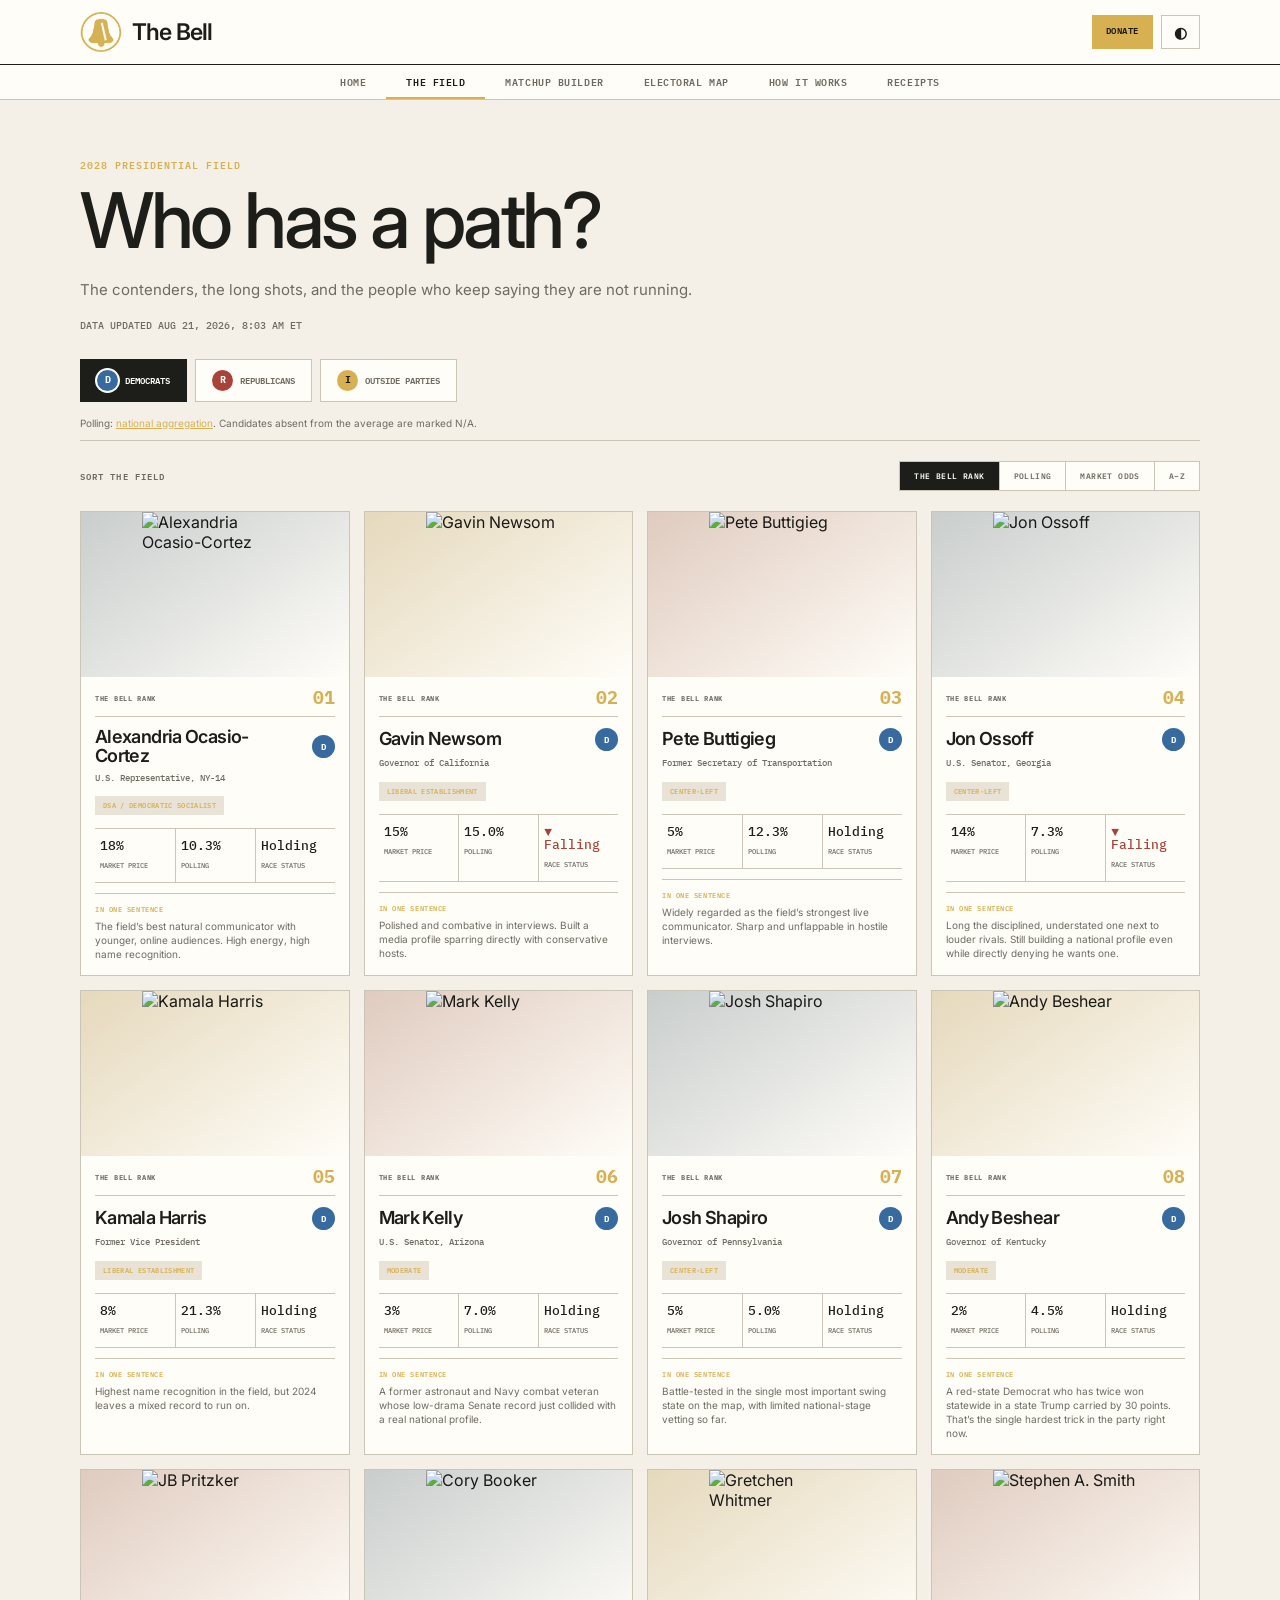
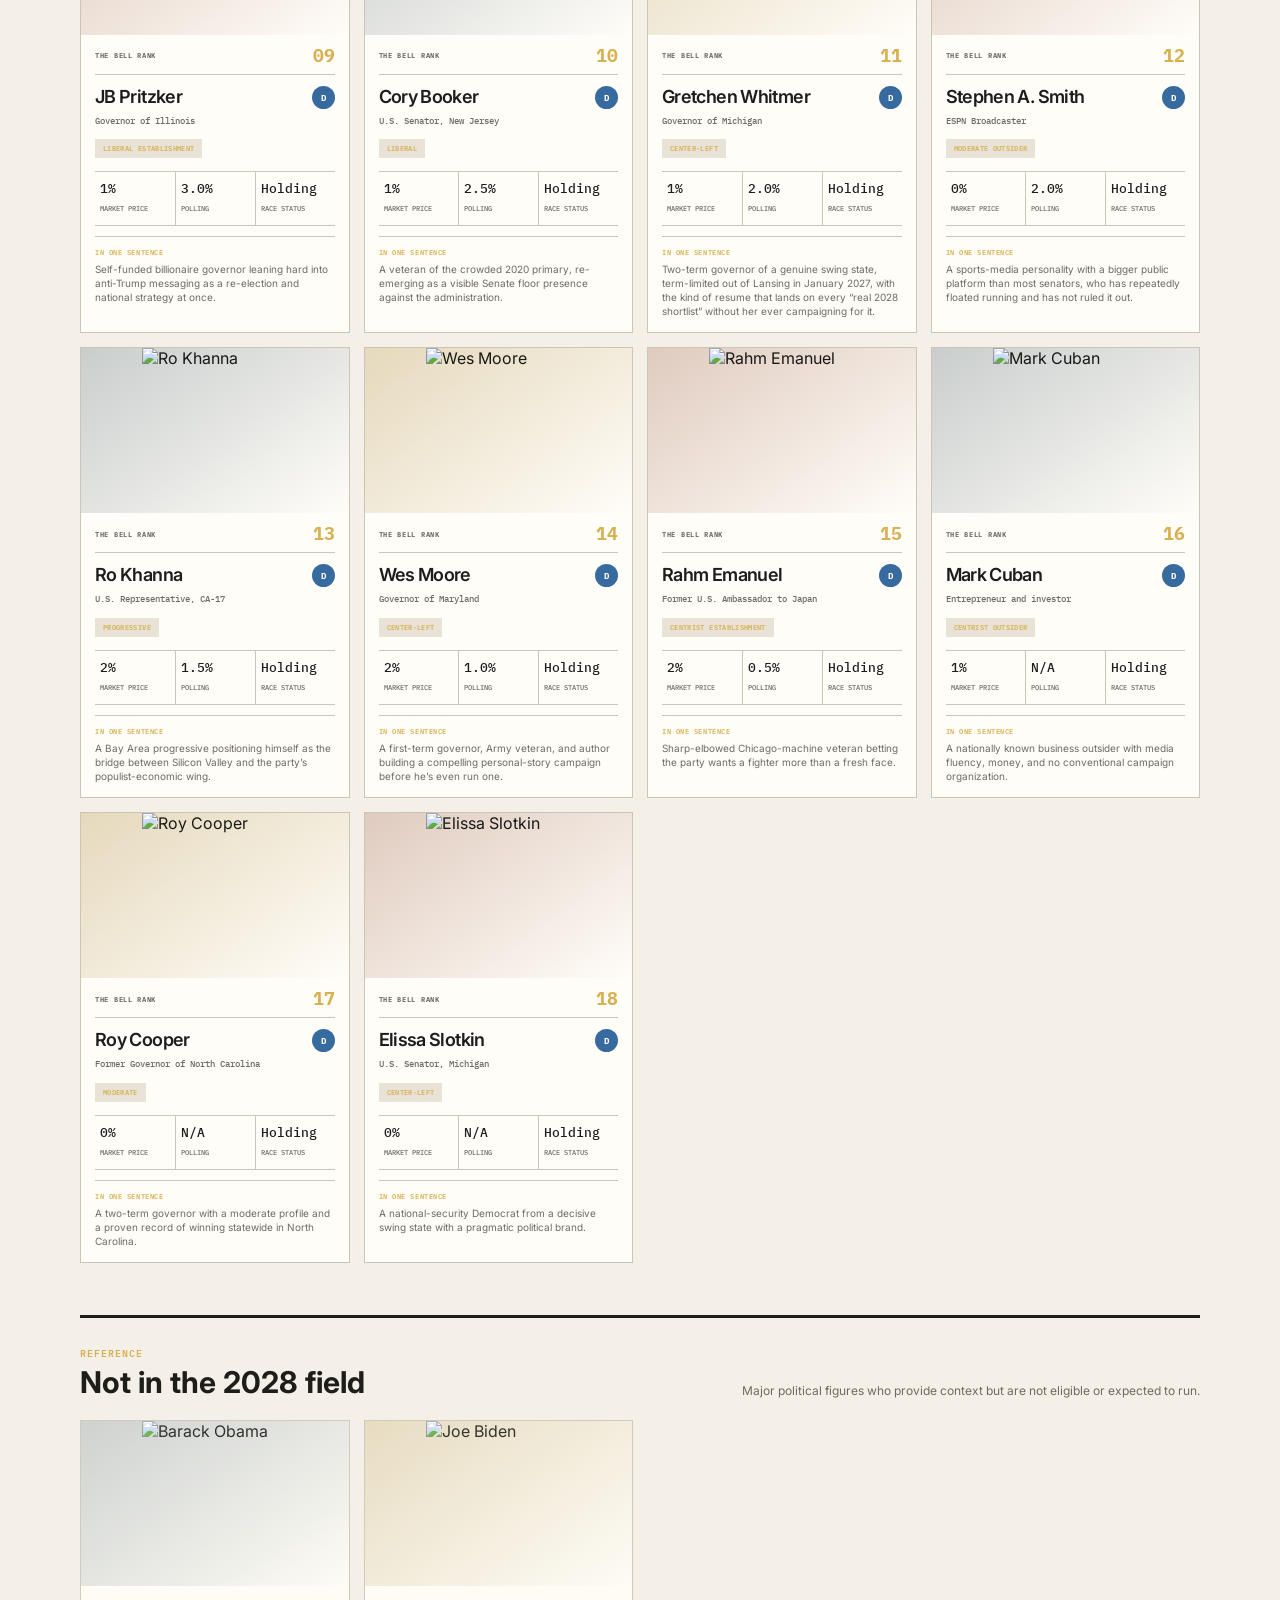
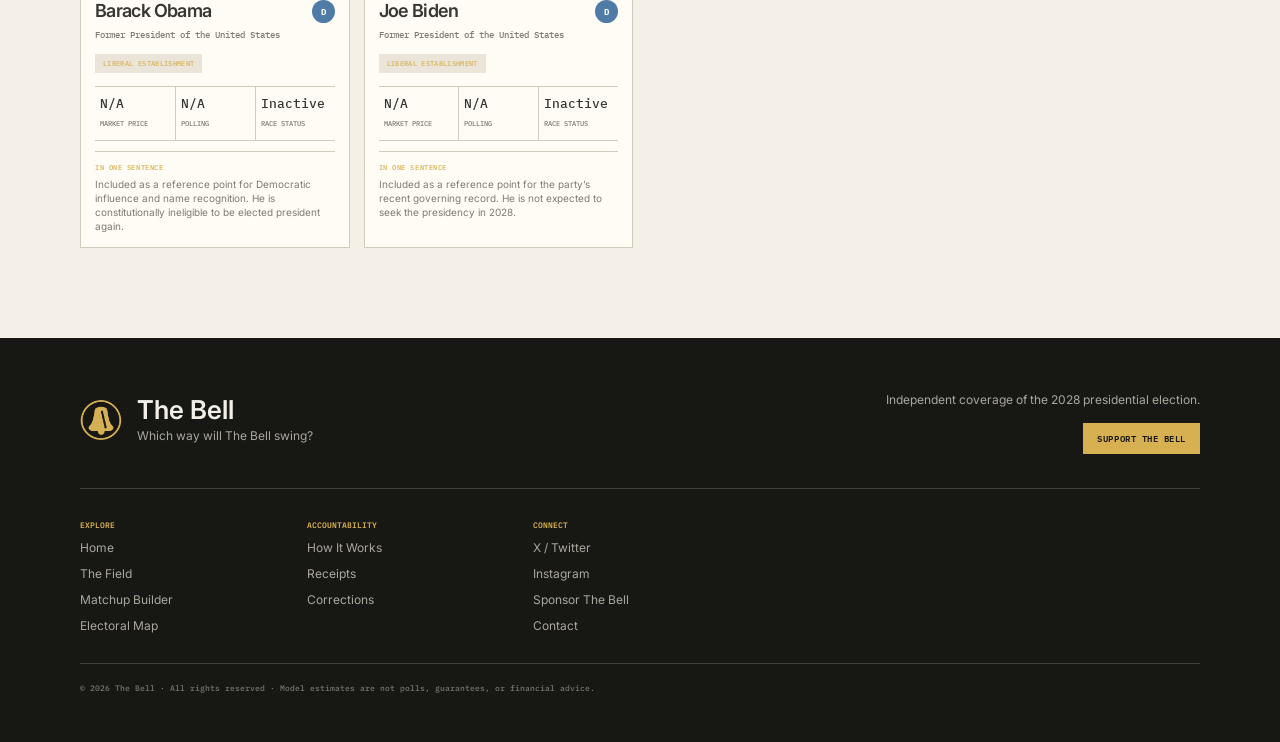
==== commit ea4c58c9: "Use Bell momentum for candidate race status" ====
--- a/candidates.html
+++ b/candidates.html
@@ -9,4 +9,4 @@
   <meta property="og:description" content="The contenders, long shots, and outside-party possibilities shaping the 2028 race.">
   <meta property="og:image" content="https://thebell.vote/og-rebrand.png"><meta property="og:url" content="https://thebell.vote/candidates.html"><meta name="twitter:card" content="summary_large_image">
   <link rel="icon" type="image/png" sizes="32x32" href="/favicon-32-v4.png"><link rel="icon" type="image/png" sizes="16x16" href="/favicon-16-v4.png"><link rel="apple-touch-icon" sizes="180x180" href="/apple-touch-icon-v4.png"><link rel="manifest" href="/site.webmanifest"><meta name="theme-color" content="#171714"><link rel="preconnect" href="https://fonts.googleapis.com"><link href="https://fonts.googleapis.com/css2?family=Inter:wght@400;500;600&family=IBM+Plex+Mono:wght@500;600&display=swap" rel="stylesheet"><link rel="stylesheet" href="/assets/styles.css">
-</head><body data-page="candidates"><div id="site-header"></div><main class="page"><div class="shell"><header class="page-intro"><div class="eyebrow">2028 Presidential Field</div><h1>Who has a path?</h1><p>The contenders, the long shots, and the people who keep saying they are not running.</p><div class="meta" style="margin-top:16px">Data updated <span id="candidate-updated">loading</span></div></header><div class="party-switch"><button class="active" data-party="democratic"><span class="party-badge d">D</span> Democrats</button><button data-party="republican"><span class="party-badge r">R</span> Republicans</button><button data-party="independent"><span class="party-badge i">I</span> Outside parties</button></div><div class="polling-source" id="polling-source"></div><div class="field-toolbar"><span>Sort the field</span><div class="sort-switch" id="candidate-sort"><button class="active" data-sort="bell">The Bell Rank</button><button data-sort="polling">Polling</button><button data-sort="market">Market odds</button><button data-sort="alpha">A–Z</button></div></div><div class="candidate-grid" id="candidate-grid"></div><section class="reference-field" id="reference-field" hidden><div class="reference-head"><div><div class="eyebrow">Reference</div><h2>Not in the 2028 field</h2></div><p>Major political figures who provide context but are not eligible or expected to run.</p></div><div class="candidate-grid reference-grid" id="reference-grid"></div></section></div></main><div id="site-footer"></div><script src="/assets/app.js"></script></body></html>
+</head><body data-page="candidates"><div id="site-header"></div><main class="page"><div class="shell"><header class="page-intro"><div class="eyebrow">2028 Presidential Field</div><h1>Who has a path?</h1><p>The contenders, the long shots, and the people who keep saying they are not running.</p><div class="meta" style="margin-top:16px">Data updated <span id="candidate-updated">loading</span></div></header><div class="party-switch"><button class="active" data-party="democratic"><span class="party-badge d">D</span> Democrats</button><button data-party="republican"><span class="party-badge r">R</span> Republicans</button><button data-party="independent"><span class="party-badge i">I</span> Outside parties</button></div><div class="polling-source" id="polling-source"></div><div class="field-toolbar"><span>Sort the field</span><div class="sort-switch" id="candidate-sort"><button class="active" data-sort="bell">The Bell Rank</button><button data-sort="polling">Polling</button><button data-sort="market">Market odds</button><button data-sort="alpha">A–Z</button></div></div><div class="candidate-grid" id="candidate-grid"></div><section class="reference-field" id="reference-field" hidden><div class="reference-head"><div><div class="eyebrow">Reference</div><h2>Not in the 2028 field</h2></div><p>Major political figures who provide context but are not eligible or expected to run.</p></div><div class="candidate-grid reference-grid" id="reference-grid"></div></section></div></main><div id="site-footer"></div><script src="/assets/app.js?v=20260821-status"></script></body></html>
--- a/assets/styles.css
+++ b/assets/styles.css
@@ -115,6 +115,7 @@
 @media(min-width:1200px){.compact-candidate .candidate-photo{height:165px}.compact-candidate .candidate-photo img{width:145px;object-fit:cover;object-position:center top}.compact-candidate .candidate-body{padding:14px}.compact-candidate .candidate-name-row h2{font-size:18px}.compact-candidate .candidate-metrics{margin:13px 0 10px}.compact-candidate .candidate-metric{padding:10px 5px}.compact-candidate .candidate-metric strong{font-size:13px}.compact-candidate .candidate-brief,.compact-candidate .candidate-bio{display:none}}@media(min-width:1550px){.candidate-grid{grid-template-columns:repeat(5,minmax(0,1fr));gap:12px}}
 @media(max-width:800px){.model-flow{grid-template-columns:1fr;margin-top:32px}.model-arrow{height:48px;transform:rotate(90deg)}.model-output{min-height:210px}}@media(max-width:560px){.model-inputs{grid-template-columns:1fr 1fr}.model-inputs article{min-height:78px;padding:14px}.model-inputs article:not(:nth-child(3n+1)){border-left:0}.model-inputs article:nth-child(n+4){border-top:0}.model-inputs article:nth-child(even){border-left:1px solid var(--line)}.model-inputs article:nth-child(n+3){border-top:1px solid var(--line)}.model-inputs article:last-child{grid-column:1/-1}.model-inputs h2{font-size:13px}.method-bottom{grid-template-columns:1fr;gap:14px}.panel-head h2{font-size:19px}}
 [data-page="methodology"] .compact-intro h1{font-size:clamp(50px,6vw,72px)}[data-page="methodology"] .compact-intro{margin-bottom:18px}[data-page="candidates"] .page-intro h1{font-size:clamp(52px,6vw,78px)}[data-page="candidates"] .page-intro{margin-bottom:26px}[data-page="candidates"] .party-switch{margin-bottom:18px}
+[data-page="candidates"] .candidate-rank{display:flex;align-items:center;justify-content:space-between;margin:-2px 0 11px;padding-bottom:9px;border-bottom:1px solid var(--line)}[data-page="candidates"] .candidate-rank span{font:700 7px/1 var(--mono);letter-spacing:.1em;text-transform:uppercase;color:var(--muted)}[data-page="candidates"] .candidate-rank strong{font:700 18px/1 var(--mono);color:var(--gold)}
 .field-toolbar{display:flex;align-items:center;justify-content:space-between;gap:18px;margin:0 0 20px}.field-toolbar>span{font:600 9px/1 var(--mono);letter-spacing:.12em;text-transform:uppercase;color:var(--muted)}.sort-switch{display:flex;border:1px solid var(--line)}.sort-switch button{border:0;border-left:1px solid var(--line);background:var(--surface);color:var(--muted);padding:10px 14px;font:600 8px/1 var(--mono);letter-spacing:.05em;text-transform:uppercase;cursor:pointer}.sort-switch button:first-child{border-left:0}.sort-switch button.active{background:var(--ink);color:var(--surface)}.reference-field{margin-top:52px;padding-top:28px;border-top:3px solid var(--ink)}.reference-head{display:flex;align-items:end;justify-content:space-between;gap:24px;margin-bottom:20px}.reference-head h2{margin:6px 0 0;font-size:30px}.reference-head p{max-width:480px;margin:0;color:var(--muted);font-size:12px;line-height:1.5}.reference-grid{opacity:.88}
 @media(max-width:700px){.field-toolbar,.reference-head{align-items:flex-start;flex-direction:column}.sort-switch{display:grid;grid-template-columns:1fr 1fr;width:100%}.sort-switch button:nth-child(3){border-left:0;border-top:1px solid var(--line)}.sort-switch button:nth-child(4){border-top:1px solid var(--line)}.reference-field{margin-top:36px}}
 .dark-horse{position:absolute;right:10px;top:10px;z-index:3;padding:7px 9px;background:var(--gold);color:#171714;font:700 7px/1 var(--mono);letter-spacing:.08em;text-transform:uppercase}
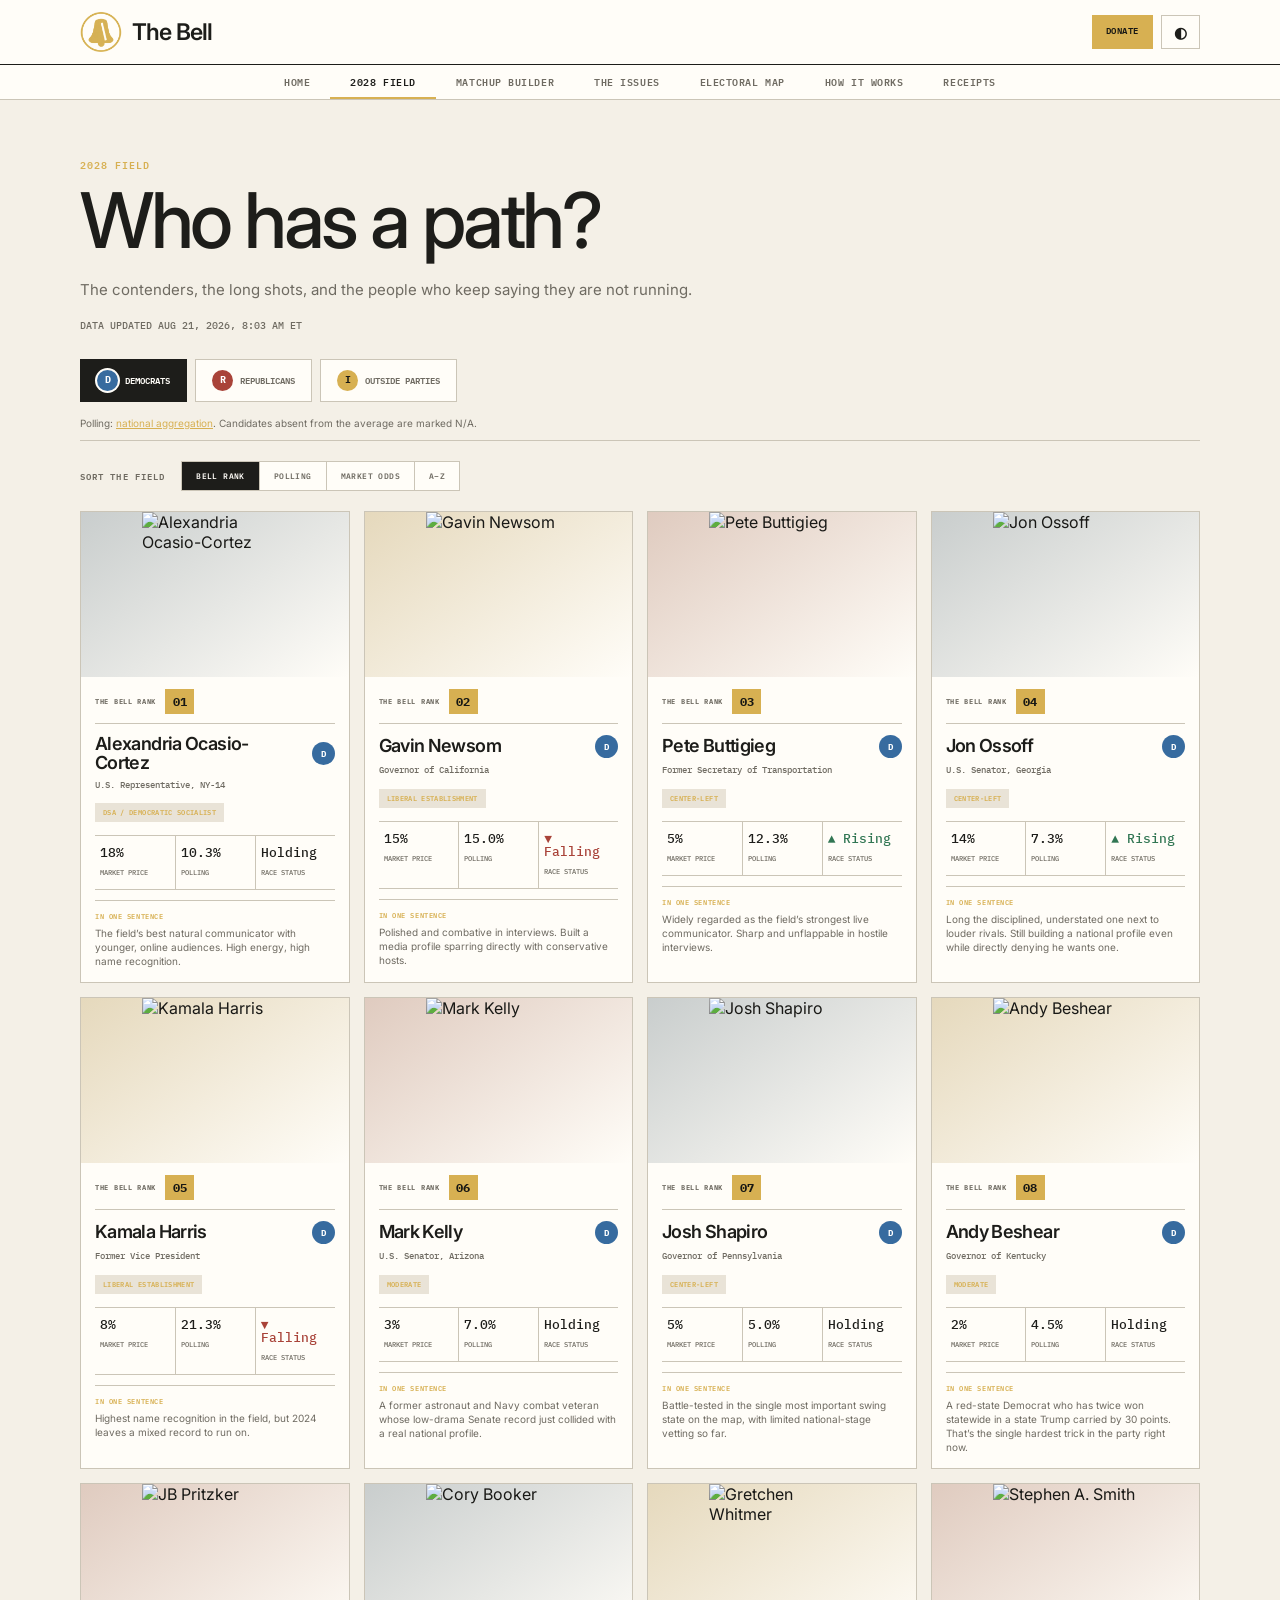
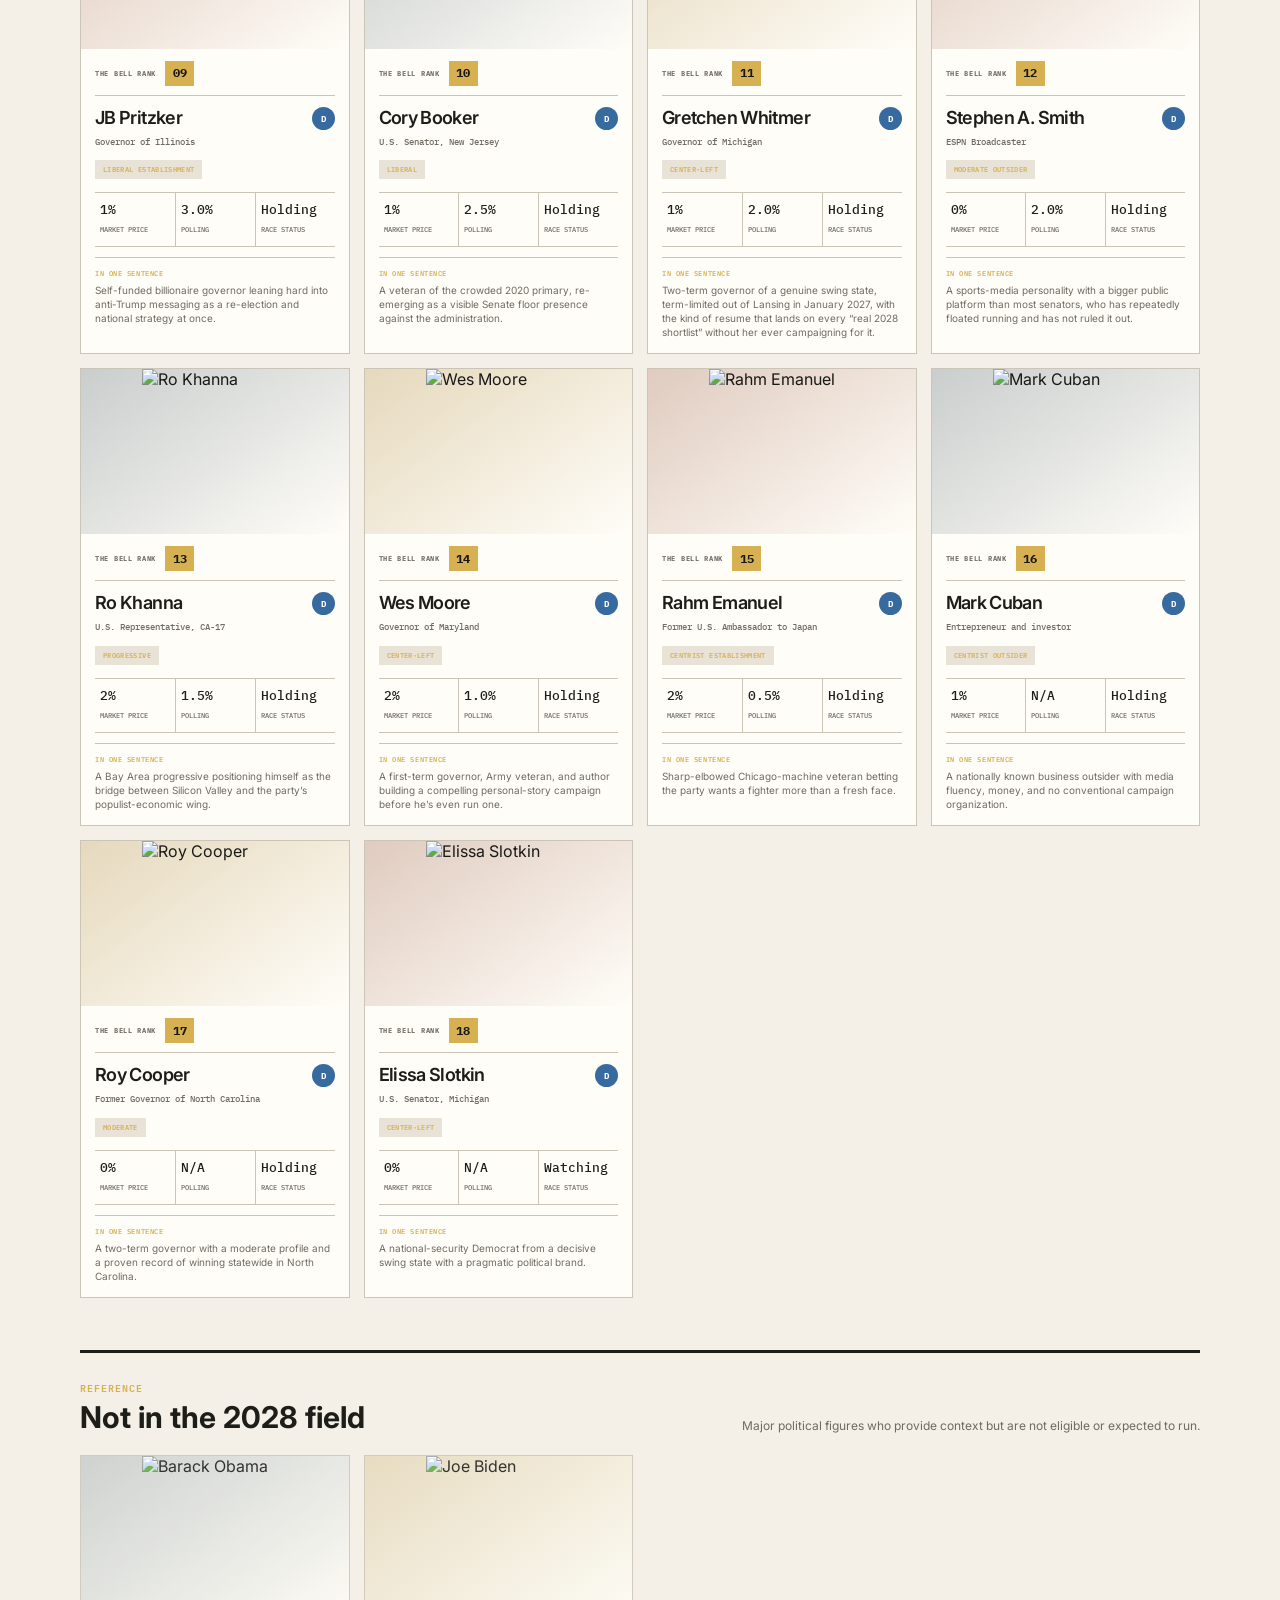
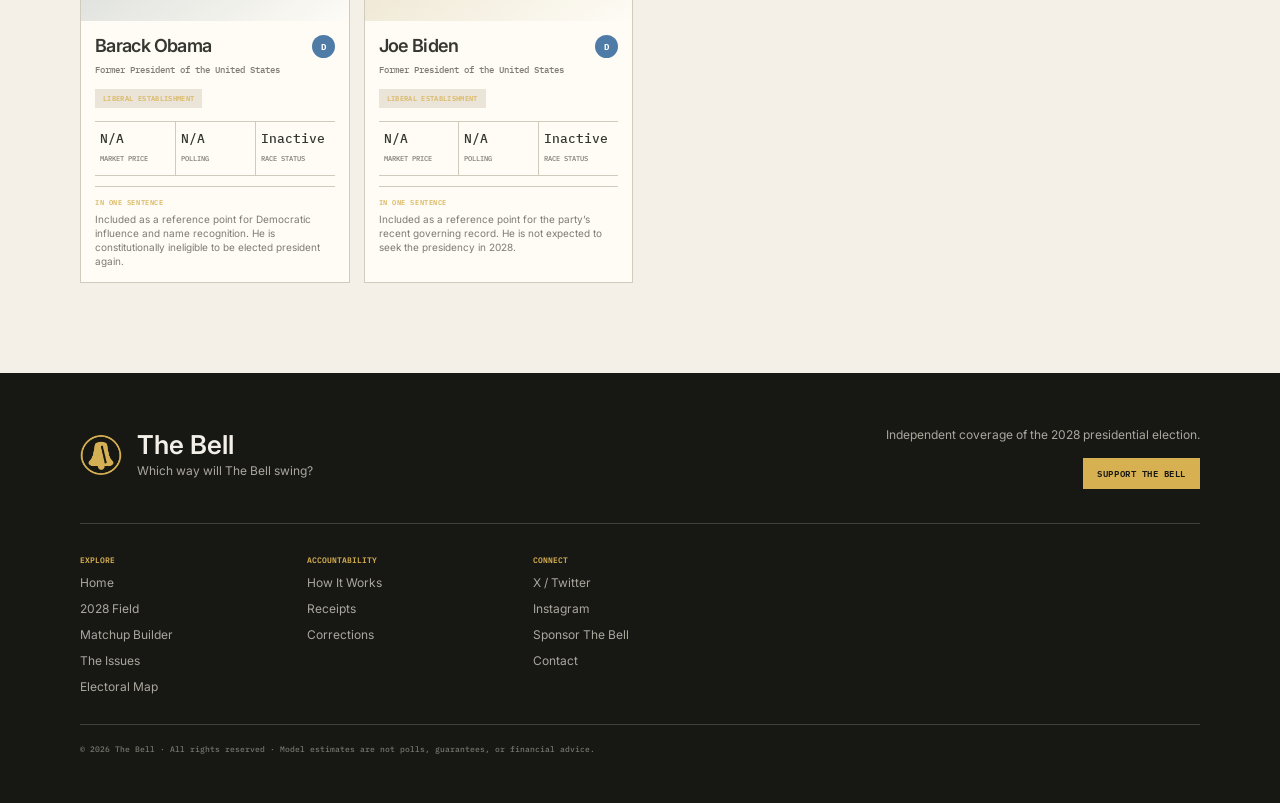
==== commit a3f127f4: "Add 2028 issues index and candidate profiles" ====
--- a/candidates.html
+++ b/candidates.html
@@ -9,4 +9,4 @@
   <meta property="og:description" content="The contenders, long shots, and outside-party possibilities shaping the 2028 race.">
   <meta property="og:image" content="https://thebell.vote/og-rebrand.png"><meta property="og:url" content="https://thebell.vote/candidates.html"><meta name="twitter:card" content="summary_large_image">
   <link rel="icon" type="image/png" sizes="32x32" href="/favicon-32-v4.png"><link rel="icon" type="image/png" sizes="16x16" href="/favicon-16-v4.png"><link rel="apple-touch-icon" sizes="180x180" href="/apple-touch-icon-v4.png"><link rel="manifest" href="/site.webmanifest"><meta name="theme-color" content="#171714"><link rel="preconnect" href="https://fonts.googleapis.com"><link href="https://fonts.googleapis.com/css2?family=Inter:wght@400;500;600&family=IBM+Plex+Mono:wght@500;600&display=swap" rel="stylesheet"><link rel="stylesheet" href="/assets/styles.css">
-</head><body data-page="candidates"><div id="site-header"></div><main class="page"><div class="shell"><header class="page-intro"><div class="eyebrow">2028 Presidential Field</div><h1>Who has a path?</h1><p>The contenders, the long shots, and the people who keep saying they are not running.</p><div class="meta" style="margin-top:16px">Data updated <span id="candidate-updated">loading</span></div></header><div class="party-switch"><button class="active" data-party="democratic"><span class="party-badge d">D</span> Democrats</button><button data-party="republican"><span class="party-badge r">R</span> Republicans</button><button data-party="independent"><span class="party-badge i">I</span> Outside parties</button></div><div class="polling-source" id="polling-source"></div><div class="field-toolbar"><span>Sort the field</span><div class="sort-switch" id="candidate-sort"><button class="active" data-sort="bell">The Bell Rank</button><button data-sort="polling">Polling</button><button data-sort="market">Market odds</button><button data-sort="alpha">A–Z</button></div></div><div class="candidate-grid" id="candidate-grid"></div><section class="reference-field" id="reference-field" hidden><div class="reference-head"><div><div class="eyebrow">Reference</div><h2>Not in the 2028 field</h2></div><p>Major political figures who provide context but are not eligible or expected to run.</p></div><div class="candidate-grid reference-grid" id="reference-grid"></div></section></div></main><div id="site-footer"></div><script src="/assets/app.js?v=20260821-status"></script></body></html>
+</head><body data-page="candidates"><div id="site-header"></div><main class="page"><div class="shell"><header class="page-intro"><div class="eyebrow">2028 Field</div><h1>Who has a path?</h1><p>The contenders, the long shots, and the people who keep saying they are not running.</p><div class="meta" style="margin-top:16px">Data updated <span id="candidate-updated">loading</span></div></header><div class="party-switch"><button class="active" data-party="democratic"><span class="party-badge d">D</span> Democrats</button><button data-party="republican"><span class="party-badge r">R</span> Republicans</button><button data-party="independent"><span class="party-badge i">I</span> Outside parties</button></div><div class="polling-source" id="polling-source"></div><div class="field-toolbar"><span>Sort the field</span><div class="sort-switch" id="candidate-sort"><button class="active" data-sort="bell">Bell Rank</button><button data-sort="polling">Polling</button><button data-sort="market">Market odds</button><button data-sort="alpha">A–Z</button></div></div><div class="candidate-grid" id="candidate-grid"></div><section class="reference-field" id="reference-field" hidden><div class="reference-head"><div><div class="eyebrow">Reference</div><h2>Not in the 2028 field</h2></div><p>Major political figures who provide context but are not eligible or expected to run.</p></div><div class="candidate-grid reference-grid" id="reference-grid"></div></section></div></main><div id="site-footer"></div><script src="/assets/app.js?v=20260821-candidate-profiles"></script></body></html>
--- a/assets/styles.css
+++ b/assets/styles.css
@@ -115,10 +115,11 @@
 @media(min-width:1200px){.compact-candidate .candidate-photo{height:165px}.compact-candidate .candidate-photo img{width:145px;object-fit:cover;object-position:center top}.compact-candidate .candidate-body{padding:14px}.compact-candidate .candidate-name-row h2{font-size:18px}.compact-candidate .candidate-metrics{margin:13px 0 10px}.compact-candidate .candidate-metric{padding:10px 5px}.compact-candidate .candidate-metric strong{font-size:13px}.compact-candidate .candidate-brief,.compact-candidate .candidate-bio{display:none}}@media(min-width:1550px){.candidate-grid{grid-template-columns:repeat(5,minmax(0,1fr));gap:12px}}
 @media(max-width:800px){.model-flow{grid-template-columns:1fr;margin-top:32px}.model-arrow{height:48px;transform:rotate(90deg)}.model-output{min-height:210px}}@media(max-width:560px){.model-inputs{grid-template-columns:1fr 1fr}.model-inputs article{min-height:78px;padding:14px}.model-inputs article:not(:nth-child(3n+1)){border-left:0}.model-inputs article:nth-child(n+4){border-top:0}.model-inputs article:nth-child(even){border-left:1px solid var(--line)}.model-inputs article:nth-child(n+3){border-top:1px solid var(--line)}.model-inputs article:last-child{grid-column:1/-1}.model-inputs h2{font-size:13px}.method-bottom{grid-template-columns:1fr;gap:14px}.panel-head h2{font-size:19px}}
 [data-page="methodology"] .compact-intro h1{font-size:clamp(50px,6vw,72px)}[data-page="methodology"] .compact-intro{margin-bottom:18px}[data-page="candidates"] .page-intro h1{font-size:clamp(52px,6vw,78px)}[data-page="candidates"] .page-intro{margin-bottom:26px}[data-page="candidates"] .party-switch{margin-bottom:18px}
-[data-page="candidates"] .candidate-rank{display:flex;align-items:center;justify-content:space-between;margin:-2px 0 11px;padding-bottom:9px;border-bottom:1px solid var(--line)}[data-page="candidates"] .candidate-rank span{font:700 7px/1 var(--mono);letter-spacing:.1em;text-transform:uppercase;color:var(--muted)}[data-page="candidates"] .candidate-rank strong{font:700 18px/1 var(--mono);color:var(--gold)}
-.field-toolbar{display:flex;align-items:center;justify-content:space-between;gap:18px;margin:0 0 20px}.field-toolbar>span{font:600 9px/1 var(--mono);letter-spacing:.12em;text-transform:uppercase;color:var(--muted)}.sort-switch{display:flex;border:1px solid var(--line)}.sort-switch button{border:0;border-left:1px solid var(--line);background:var(--surface);color:var(--muted);padding:10px 14px;font:600 8px/1 var(--mono);letter-spacing:.05em;text-transform:uppercase;cursor:pointer}.sort-switch button:first-child{border-left:0}.sort-switch button.active{background:var(--ink);color:var(--surface)}.reference-field{margin-top:52px;padding-top:28px;border-top:3px solid var(--ink)}.reference-head{display:flex;align-items:end;justify-content:space-between;gap:24px;margin-bottom:20px}.reference-head h2{margin:6px 0 0;font-size:30px}.reference-head p{max-width:480px;margin:0;color:var(--muted);font-size:12px;line-height:1.5}.reference-grid{opacity:.88}
+[data-page="candidates"] .candidate-rank{display:flex;align-items:center;justify-content:flex-start;gap:9px;margin:-2px 0 11px;padding-bottom:9px;border-bottom:1px solid var(--line)}[data-page="candidates"] .candidate-rank span{font:700 7px/1 var(--mono);letter-spacing:.1em;text-transform:uppercase;color:var(--muted)}[data-page="candidates"] .candidate-rank strong{display:inline-grid;place-items:center;min-width:29px;height:25px;padding:0 7px;background:var(--gold);color:#171714;font:700 12px/1 var(--mono)}
+.field-toolbar{display:flex;align-items:center;justify-content:flex-start;gap:16px;margin:0 0 20px}.field-toolbar>span{flex:0 0 auto;font:600 9px/1 var(--mono);letter-spacing:.12em;text-transform:uppercase;color:var(--muted)}.sort-switch{display:flex;border:1px solid var(--line)}.sort-switch button{border:0;border-left:1px solid var(--line);background:var(--surface);color:var(--muted);padding:10px 14px;font:600 8px/1 var(--mono);letter-spacing:.05em;text-transform:uppercase;cursor:pointer}.sort-switch button:first-child{border-left:0}.sort-switch button.active{background:var(--ink);color:var(--surface)}.reference-field{margin-top:52px;padding-top:28px;border-top:3px solid var(--ink)}.reference-head{display:flex;align-items:end;justify-content:space-between;gap:24px;margin-bottom:20px}.reference-head h2{margin:6px 0 0;font-size:30px}.reference-head p{max-width:480px;margin:0;color:var(--muted);font-size:12px;line-height:1.5}.reference-grid{opacity:.88}
 @media(max-width:700px){.field-toolbar,.reference-head{align-items:flex-start;flex-direction:column}.sort-switch{display:grid;grid-template-columns:1fr 1fr;width:100%}.sort-switch button:nth-child(3){border-left:0;border-top:1px solid var(--line)}.sort-switch button:nth-child(4){border-top:1px solid var(--line)}.reference-field{margin-top:36px}}
 .dark-horse{position:absolute;right:10px;top:10px;z-index:3;padding:7px 9px;background:var(--gold);color:#171714;font:700 7px/1 var(--mono);letter-spacing:.08em;text-transform:uppercase}
+.candidate-bio-link{cursor:pointer;text-decoration:none}.candidate-bio-link:focus-visible{outline:3px solid var(--gold);outline-offset:-3px}.candidate-bio-link img{transition:filter .2s ease,opacity .2s ease}.candidate-bio-link:hover img{filter:contrast(1.04);opacity:.9}
 
 /* Tighter calls and a clearer model-versus-market challenge */
 .snapshot-grid>.call-card{min-height:250px;padding:22px 24px}.call-card .snapshot-label{margin-bottom:14px}.call-card .call-party,.call-card .call-person{height:64px;min-height:64px;margin-bottom:14px}.call-person .person-name img{width:56px;height:56px}.call-card h2{min-height:0;font-size:21px}.call-card p{margin-top:8px}.candidate-watch{display:block;overflow:visible;-webkit-line-clamp:unset}.candidate-watch span{margin-bottom:6px}.forecast-challenge{display:grid;grid-template-columns:repeat(3,1fr);margin:6px 0 42px;border:1px solid var(--ink);border-top:4px solid var(--gold)}.forecast-challenge article{min-height:180px;padding:24px;background:var(--surface)}.forecast-challenge article+article{border-left:1px solid var(--line)}.forecast-challenge span{font:600 8px/1 var(--mono);letter-spacing:.1em;text-transform:uppercase;color:var(--gold)}.forecast-challenge strong{display:block;margin-top:34px;font-size:24px;line-height:1.05}.forecast-challenge p{max-width:30ch;margin:12px 0 0;font-size:11px;line-height:1.5;color:var(--muted)}.forecast-challenge a{color:var(--gold)}.market-matchup-head{display:flex;align-items:end;justify-content:space-between;padding-bottom:12px;border-bottom:3px solid var(--ink)}.market-matchup-head strong{font-size:20px}.market-intro{margin-bottom:34px}
@@ -177,6 +178,7 @@
 /* Denser editorial rhythm */
 .masthead-main{min-height:64px}.brand{gap:10px}.brand-mark{width:32px;height:32px}.brand-mark:before{left:8px;right:8px;top:7px}.brand-mark:after{left:14px;top:20px}.brand-mark i{left:15px;top:9px;height:11px}.brand-name{font-size:23px}.mast-actions .btn,.theme-toggle,.nav-toggle{height:34px}.nav a{padding:11px 20px}
 .snapshot-grid>.call-card{min-height:205px;padding:18px 20px}.call-card .snapshot-label{margin-bottom:10px}.call-card .call-party,.call-card .call-person{height:50px;min-height:50px;margin-bottom:10px}.call-party>strong{width:48px;height:48px}.call-party>strong img{width:31px;height:31px}.call-person .person-name img{width:46px;height:46px}.call-person .person-name>span{font-size:14px}.call-card h2{font-size:20px;line-height:1.08}.call-card p{font-size:10px;line-height:1.42;margin-top:6px;max-width:34ch}.call-footer{padding:12px 18px}
+.snapshot-grid .call-card p{display:-webkit-box;-webkit-box-orient:vertical;-webkit-line-clamp:2;overflow:hidden;max-width:30ch}
 .forecast-challenge{margin-bottom:28px}.forecast-challenge article{min-height:124px;padding:17px 20px}.forecast-challenge strong{margin-top:17px;font-size:21px}.forecast-challenge p{margin-top:8px;line-height:1.4}.market-intro{margin-bottom:24px}
 .incumbent-badge{position:absolute;right:11px;top:11px;z-index:3;padding:7px 9px;border:1px solid color-mix(in srgb,var(--gold) 70%,var(--ink));background:var(--ink);color:var(--surface);font:700 7px/1 var(--mono);letter-spacing:.08em;text-transform:uppercase}
 .candidate-status-badge{position:absolute;left:11px;top:11px;z-index:3;padding:8px 10px;border:1px solid var(--gold);background:var(--gold);color:#171714;font:700 7px/1 var(--mono);letter-spacing:.09em;text-transform:uppercase}
@@ -315,3 +317,76 @@
 .ev-score .score-candidate.rep .score-person-copy span{order:-1}
 .score-party-thumb{display:grid;place-items:center;flex:0 0 48px;width:48px;height:48px;border-radius:50%;color:#fff;font:700 18px/1 var(--mono)}.score-party-thumb.dem{background:var(--blue)}.score-party-thumb.rep{background:var(--red)}.score-party-thumb[hidden]{display:none}
 @media(max-width:700px){.ev-score .score-candidate{display:flex;min-width:0;gap:8px}.ev-score .score-candidate.rep{display:flex}.ev-score .score-candidate.rep img{order:2}.ev-score .score-person-copy{display:grid}.ev-score .score-person-copy span,.ev-score .score-person-copy strong{grid-column:auto;grid-row:auto}.ev-score .score-candidate img{width:38px;height:38px}.score-party-thumb{flex-basis:38px;width:38px;height:38px;font-size:14px}}
+.candidate-name-row h2 a{color:inherit;text-decoration:none}.candidate-name-row h2 a:hover{text-decoration:underline;text-decoration-color:var(--gold);text-underline-offset:5px}.candidate-bio-link{position:relative;overflow:hidden}.photo-profile-cue{position:absolute;left:16px;bottom:16px;padding:9px 12px;background:rgba(17,17,15,.88);color:#fff;font:600 12px var(--mono);letter-spacing:.08em;text-transform:uppercase;opacity:0;transform:translateY(6px);transition:.18s ease}.candidate-bio-link:hover .photo-profile-cue,.candidate-bio-link:focus-visible .photo-profile-cue{opacity:1;transform:none}
+
+.candidate-profile-page{padding-top:42px}.profile-loading,.profile-not-found{min-height:50vh;padding:80px 0}.profile-back{display:inline-block;margin-bottom:20px;color:var(--muted);font:600 11px var(--mono);letter-spacing:.06em;text-transform:uppercase}.candidate-profile-card{display:grid;grid-template-columns:300px minmax(0,1fr);min-height:430px;border:1px solid var(--line);background:var(--surface)}.profile-portrait{height:430px;background:var(--ink);overflow:hidden}.profile-portrait img{width:100%;height:100%;object-fit:cover;object-position:center 16%;display:block}.profile-lead{padding:42px 48px;display:flex;flex-direction:column;justify-content:center}.profile-kicker{display:flex;align-items:center;gap:10px;color:var(--gold);font:600 11px var(--mono);letter-spacing:.09em;text-transform:uppercase}.profile-lead h1{font-size:clamp(44px,5vw,68px);line-height:.98;letter-spacing:-.05em;margin:22px 0 12px;max-width:760px}.profile-role{font-size:19px;color:var(--muted);margin:0 0 18px}.profile-lead>.candidate-classification{align-self:flex-start}.profile-metrics{display:grid;grid-template-columns:repeat(4,1fr);margin-top:30px;border-top:1px solid var(--line);border-bottom:1px solid var(--line)}.profile-metrics>div{min-width:0;padding:17px 14px;border-right:1px solid var(--line)}.profile-metrics>div:last-child{border-right:0}.profile-metrics span,.profile-facts span{display:block;color:var(--muted);font:600 10px var(--mono);letter-spacing:.08em;text-transform:uppercase;margin-bottom:7px}.profile-metrics strong{font-size:21px;line-height:1.1}.profile-story-grid{display:grid;grid-template-columns:minmax(0,1.45fr) minmax(270px,.55fr);border:1px solid var(--line);border-top:0}.profile-read{padding:44px 48px}.profile-read h2{font-size:clamp(28px,3vw,42px);line-height:1.08;letter-spacing:-.035em;margin:14px 0 22px;max-width:760px}.profile-read p{font-size:17px;color:var(--muted);line-height:1.55;max-width:760px}.profile-facts{border-left:1px solid var(--line);padding:24px 34px}.profile-facts div{padding:18px 0;border-bottom:1px solid var(--line)}.profile-facts div:last-child{border-bottom:0}.profile-facts strong{font-size:16px;line-height:1.35}.profile-sources{display:grid;grid-template-columns:1fr 1fr;gap:42px;padding:44px 48px;border:1px solid var(--line);border-top:0}.profile-sources h2{font-size:32px;margin:10px 0}.profile-sources p{color:var(--muted);line-height:1.5;max-width:560px}.profile-sources ul{list-style:none;margin:0;padding:0;border-top:1px solid var(--line)}.profile-sources li{border-bottom:1px solid var(--line)}.profile-sources a{display:block;padding:15px 4px;color:var(--ink);font-weight:600;text-decoration:none}.profile-sources a:after{content:' ↗';color:var(--gold)}.profile-disclosure{padding:18px 0 56px;color:var(--muted);font:500 10px var(--mono);letter-spacing:.06em;text-transform:uppercase}
+
+@media(max-width:760px){.photo-profile-cue{opacity:1;transform:none;font-size:10px;left:10px;bottom:10px}.candidate-profile-page{padding-top:26px}.candidate-profile-card{grid-template-columns:1fr;min-height:0}.profile-portrait{height:auto;aspect-ratio:4/3}.profile-portrait img{object-position:center 18%}.profile-lead{padding:30px 22px}.profile-lead h1{font-size:42px;margin-top:20px}.profile-role{font-size:17px}.profile-metrics{grid-template-columns:1fr 1fr}.profile-metrics>div:nth-child(2){border-right:0}.profile-metrics>div:nth-child(-n+2){border-bottom:1px solid var(--line)}.profile-story-grid{grid-template-columns:1fr}.profile-read{padding:34px 22px}.profile-read h2{font-size:30px}.profile-facts{border-left:0;border-top:1px solid var(--line);padding:18px 22px}.profile-sources{grid-template-columns:1fr;padding:34px 22px;gap:20px}}
+.candidate-profile-card{background:var(--surface)}.profile-sources a{color:var(--ink)}
+
+/* The Issues */
+.issues-page{padding-bottom:72px}.issues-intro{max-width:1100px;padding-bottom:42px}.issues-intro h1{max-width:1000px}.issues-intro p{max-width:760px}.page-updated{margin-top:22px;color:var(--muted);font:600 9px var(--mono);letter-spacing:.07em}.issues-lead{display:grid;grid-template-columns:150px minmax(0,1fr) 310px;min-height:390px;border:1px solid var(--ink);border-top:6px solid var(--gold);background:var(--ink);color:#f5f1e8}.issue-lead-rank{display:flex;flex-direction:column;justify-content:space-between;padding:34px;border-right:1px solid #44443d}.issue-lead-rank span{font:600 9px var(--mono);letter-spacing:.14em;color:var(--gold)}.issue-lead-rank strong{font:500 clamp(70px,9vw,130px)/.8 var(--sans);letter-spacing:-.08em}.issue-lead-copy{align-self:center;padding:52px 7vw}.issue-lead-copy h2{font-size:clamp(45px,6vw,88px);letter-spacing:-.06em;line-height:.92;margin:18px 0}.issue-lead-copy p{max-width:650px;color:#b8b4aa;font-size:17px;line-height:1.55}.issue-lead-signals,.issue-signals{display:flex;flex-wrap:wrap;gap:7px;margin-top:22px}.issue-lead-signals span,.issue-signals span{padding:7px 9px;border:1px solid #55544d;color:#d7d2c8;font:600 8px var(--mono);letter-spacing:.05em;text-transform:uppercase}.issue-lead-read{display:flex;flex-direction:column;justify-content:center;padding:42px;border-left:1px solid #44443d;background:#20211e}.issue-lead-read>span,.issue-read small,.issue-meters small{font:600 8px var(--mono);letter-spacing:.1em;text-transform:uppercase;color:var(--gold)}.issue-lead-read>strong{font-size:31px;line-height:1.08;margin:10px 0 34px}.issue-lead-read>div{display:flex;justify-content:space-between;gap:15px;padding:14px 0;border-top:1px solid #44443d}.issue-lead-read small{color:#99968e}.issues-toolbar{display:flex;justify-content:space-between;align-items:end;gap:30px;padding:64px 0 20px;border-bottom:4px solid var(--ink)}.issues-toolbar h2{font-size:35px;margin:8px 0 0}.issues-filters{display:flex;flex-wrap:wrap;justify-content:flex-end}.issues-filters button{border:1px solid var(--line);border-right:0;padding:13px 15px;background:var(--surface);color:var(--muted);font:600 8px var(--mono);letter-spacing:.06em;text-transform:uppercase;cursor:pointer}.issues-filters button:last-child{border-right:1px solid var(--line)}.issues-filters button.active{background:var(--ink);color:var(--surface);box-shadow:inset 0 -3px var(--gold)}.issue-row{display:grid;grid-template-columns:95px minmax(280px,1.35fr) minmax(210px,.65fr) minmax(240px,.7fr);border:1px solid var(--line);border-top:0;background:var(--surface)}.issue-rank{display:flex;flex-direction:column;justify-content:space-between;padding:27px 24px;border-right:1px solid var(--line)}.issue-rank span{font:600 30px/1 var(--mono);color:var(--gold)}.issue-rank i{height:3px;background:var(--soft);position:relative}.issue-rank i:after{content:'';position:absolute;inset:0 auto 0 0;width:var(--score);background:var(--gold)}.issue-main{padding:27px 30px}.issue-main h3{font-size:29px;line-height:1.05;margin:9px 0}.issue-main p{max-width:720px;color:var(--muted);font-size:13px;line-height:1.5}.issue-main .issue-signals{margin-top:16px}.issue-main .issue-signals span{border-color:var(--line);color:var(--muted);font-size:7px}.issue-read{display:grid;align-content:center;border-left:1px solid var(--line);border-right:1px solid var(--line)}.issue-read>div{padding:22px 25px}.issue-read>div+div{border-top:1px solid var(--line)}.issue-read small{display:block;color:var(--muted);margin-bottom:8px}.issue-read strong{font-size:17px}.issue-meters{display:grid;align-content:center;padding:22px 25px;gap:16px}.issue-meters>div>span{display:flex;justify-content:space-between;gap:10px;margin-bottom:8px}.issue-meters small{color:var(--muted)}.issue-meters b{font-size:11px}.issue-meters>div>i{display:block;height:5px;background:var(--soft)}.issue-meters em{display:block;height:100%;background:var(--gold)}.issue-meters details{border-top:1px solid var(--line);padding-top:14px}.issue-meters summary{cursor:pointer;color:var(--gold);font:600 8px var(--mono);letter-spacing:.08em;text-transform:uppercase}.issue-meters details a{display:block;margin-top:9px;color:var(--muted);font-size:10px}.issues-rule{display:grid;grid-template-columns:120px 280px 1fr auto;align-items:center;gap:24px;margin-top:48px;padding:28px 30px;border-top:4px solid var(--ink);border-bottom:1px solid var(--line)}.issues-rule strong{font-size:25px}.issues-rule p{color:var(--muted);font-size:12px;line-height:1.5}.issues-rule a{white-space:nowrap;color:var(--gold);font:600 9px var(--mono);letter-spacing:.07em;text-transform:uppercase}
+body.dark .issues-lead{border-color:#57574f;background:#191a18;color:#f1efe7}body.dark .issues-filters button.active{background:#f1efe7;color:#171714}body.dark .issue-lead-copy .eyebrow{color:var(--gold)}
+@media(max-width:1000px){.issues-lead{grid-template-columns:110px 1fr}.issue-lead-read{grid-column:1/-1;display:grid;grid-template-columns:1.2fr 1fr 1fr;border-left:0;border-top:1px solid #44443d;padding:24px 32px}.issue-lead-read>strong{margin:0}.issue-lead-read>div{padding:3px 18px;border-top:0;border-left:1px solid #44443d}.issue-row{grid-template-columns:75px 1fr 240px}.issue-read{grid-column:2/3;grid-row:2;border-left:0;border-right:0;border-top:1px solid var(--line);grid-template-columns:1fr 1fr}.issue-read>div+div{border-top:0;border-left:1px solid var(--line)}.issue-meters{grid-column:3;grid-row:1/3;border-left:1px solid var(--line)}.issues-rule{grid-template-columns:110px 240px 1fr}.issues-rule a{grid-column:2}}
+@media(max-width:700px){.issues-page{padding-bottom:45px}.issues-intro{padding-bottom:25px}.issues-intro h1{font-size:48px}.issues-lead{grid-template-columns:72px 1fr;min-height:0}.issue-lead-rank{padding:22px 14px}.issue-lead-rank strong{font-size:55px}.issue-lead-copy{padding:34px 22px}.issue-lead-copy h2{font-size:42px}.issue-lead-copy p{font-size:13px}.issue-lead-signals{display:none}.issue-lead-read{display:grid;grid-template-columns:1fr 1fr;padding:20px}.issue-lead-read>span{grid-column:1/-1}.issue-lead-read>strong{grid-column:1/-1;font-size:23px;margin:8px 0 17px}.issue-lead-read>div{padding:9px 12px}.issues-toolbar{align-items:start;flex-direction:column;padding-top:42px}.issues-toolbar h2{font-size:29px}.issues-filters{justify-content:flex-start;width:100%;overflow-x:auto;flex-wrap:nowrap;padding-bottom:3px}.issues-filters button{flex:0 0 auto}.issue-row{grid-template-columns:58px 1fr}.issue-rank{padding:20px 12px}.issue-rank span{font-size:20px}.issue-main{padding:20px 18px}.issue-main h3{font-size:24px}.issue-main p{font-size:12px}.issue-main .issue-signals{display:none}.issue-read{grid-column:2;grid-row:auto}.issue-read>div{padding:15px 18px}.issue-read strong{font-size:14px}.issue-meters{grid-column:1/-1;grid-row:auto;border-left:0;border-top:1px solid var(--line);padding:18px;grid-template-columns:1fr 1fr}.issue-meters details{grid-column:1/-1}.issues-rule{grid-template-columns:1fr;gap:12px;margin-top:35px;padding:24px 0}.issues-rule a{grid-column:auto}.issues-rule strong{font-size:27px}}
+
+/* Issues: a visual weekly leaderboard, not a methodology dashboard. */
+.issues-intro{padding-bottom:0;margin-bottom:24px}
+.issues-visual-head{display:flex;align-items:end;justify-content:space-between;gap:40px;padding:12px 0 14px;border-bottom:5px solid var(--ink)}
+.issues-visual-head h2{margin:7px 0 0;font-size:clamp(30px,3.4vw,49px);letter-spacing:-.045em}
+.issues-visual-head>p{max-width:430px;margin:0 0 5px;color:var(--muted);font-size:13px;line-height:1.5;text-align:right}
+.issues-board{border:1px solid var(--line);border-top:0}
+.issue-visual-row{--tone:var(--gold);position:relative;display:grid;grid-template-columns:82px minmax(190px,25%) minmax(0,1fr) minmax(170px,230px);align-items:stretch;min-height:142px;border-top:1px solid var(--line);background:var(--surface);overflow:hidden}
+.issue-visual-row:nth-child(even){background:color-mix(in srgb,var(--ink) 4%,var(--surface))}
+.issue-visual-row.issue-tone-democratic{--tone:var(--blue)}
+.issue-visual-row.issue-tone-republican{--tone:var(--red)}
+.issue-visual-rank{align-self:stretch;display:flex;flex-direction:column;align-items:center;justify-content:center;gap:10px;padding:12px 6px;border-right:1px solid var(--line);color:var(--gold)}
+.issue-visual-rank strong{font:600 27px var(--mono)}
+.issue-visual-rank small{max-width:72px;padding:5px 6px;border:1px solid var(--line);color:var(--muted);font:600 7px/1.2 var(--mono);letter-spacing:.03em;text-align:center;text-transform:uppercase}
+.issue-visual-rank small.up{border-color:color-mix(in srgb,#2f7d58 45%,var(--line));color:#2f7d58}.issue-visual-rank small.down{border-color:color-mix(in srgb,var(--red) 45%,var(--line));color:var(--red)}
+.issue-visual-graphic{position:relative;display:flex;align-items:flex-end;padding:20px 20px 25px;border-right:1px solid var(--line);background:var(--ink);color:var(--surface);overflow:hidden}
+.issue-visual-graphic:before,.issue-visual-graphic:after{content:'';position:absolute;border:1px solid color-mix(in srgb,var(--tone) 62%,transparent);border-radius:50%;width:150px;height:150px;right:-60px;top:-74px}
+.issue-visual-graphic:after{width:88px;height:88px;right:-24px;top:-34px;background:color-mix(in srgb,var(--tone) 15%,transparent)}
+.issue-visual-graphic b{position:relative;z-index:1;max-width:190px;font-size:clamp(19px,1.8vw,28px);line-height:1;letter-spacing:-.035em}
+.issue-visual-graphic i{position:absolute;left:0;bottom:0;width:var(--weight);height:6px;background:var(--tone)}
+.issue-visual-copy{align-self:center;padding:22px 28px}
+.issue-visual-copy h3{margin:0 0 8px;font-size:clamp(22px,2.15vw,33px);line-height:1.04;letter-spacing:-.035em}
+.issue-visual-copy p{max-width:850px;color:var(--muted);font-size:12px;line-height:1.45}
+.issue-visual-read{align-self:stretch;display:flex;flex-direction:column;justify-content:center;gap:8px;padding:22px 28px;border-left:1px solid var(--line)}
+.issue-visual-read span{color:var(--tone);font:600 9px var(--mono);letter-spacing:.11em;text-transform:uppercase}
+.issue-visual-read strong{font-size:17px;line-height:1.15}
+.issue-top-three{min-height:156px}
+.issue-top-three .issue-visual-rank strong{font-size:35px}
+.issues-rule{grid-template-columns:95px minmax(210px,310px) 1fr auto;margin-top:32px;padding:23px 0}
+.issues-rule strong{font-size:21px}.issues-rule p{font-size:11px}
+body.dark .issues-visual-head{border-color:#f1efe7}body.dark .issue-visual-row:nth-child(even){background:#20201d}
+@media(max-width:850px){.issues-visual-head{align-items:start;flex-direction:column;gap:10px}.issues-visual-head>p{text-align:left}.issue-visual-row{grid-template-columns:64px 155px 1fr}.issue-visual-rank{grid-row:1/3}.issue-visual-graphic{grid-row:1/3}.issue-visual-copy{padding:19px 18px 12px}.issue-visual-read{grid-column:3;align-self:auto;flex-direction:row;align-items:center;justify-content:space-between;padding:10px 18px;border-left:0;border-top:1px solid var(--line)}.issue-visual-read strong{text-align:right}.issues-rule{grid-template-columns:1fr 1fr}.issues-rule p{grid-column:1/-1}.issues-rule a{grid-column:auto}}
+@media(max-width:520px){.issues-intro p{font-size:14px}.issues-visual-head h2{font-size:30px}.issues-visual-head>p{font-size:11px}.issue-visual-row,.issue-top-three{min-height:0;grid-template-columns:58px 1fr}.issue-visual-rank{grid-row:1/4;gap:7px}.issue-visual-rank strong,.issue-top-three .issue-visual-rank strong{font-size:17px}.issue-visual-rank small{max-width:50px;padding:4px 3px;font-size:6px}.issue-visual-graphic{grid-column:2;grid-row:auto;min-height:82px;padding:15px 16px 18px;border-right:0;border-bottom:1px solid var(--line)}.issue-visual-graphic b{font-size:25px}.issue-visual-copy{grid-column:2;padding:15px 16px 12px}.issue-visual-copy h3{display:none}.issue-visual-copy p{font-size:11px;line-height:1.4}.issue-visual-read{grid-column:2;padding:9px 16px}.issue-visual-read strong{font-size:13px}.issues-rule{display:flex;align-items:flex-start;flex-direction:column;gap:8px}.issues-rule strong{font-size:22px}}
+
+/* Issues scoreboard: optimized for a fast read, not decorative browsing. */
+.issues-board{border-top:5px solid var(--ink)}
+.issue-visual-row,.issue-top-three{grid-template-columns:92px minmax(0,1fr) 220px;min-height:112px;background:var(--surface)}
+.issue-visual-row:nth-child(even){background:color-mix(in srgb,var(--ink) 3.5%,var(--surface))}
+.issue-visual-rank{grid-column:1;grid-row:1;gap:6px;padding:16px 8px}
+.issue-visual-rank strong,.issue-top-three .issue-visual-rank strong{font:600 30px/1 var(--mono)}
+.issue-visual-rank small{max-width:none;padding:0;border:0;font-size:9px}
+.issue-visual-copy{grid-column:2;grid-row:1;display:grid;align-content:center;padding:19px 30px}
+.issue-plain-label{margin-bottom:6px;color:var(--tone);font:600 9px var(--mono);letter-spacing:.1em;text-transform:uppercase}
+.issue-visual-copy h3{margin:0 0 6px;font-size:clamp(22px,2vw,31px)}
+.issue-visual-copy p{font-size:12px;line-height:1.4}
+.issue-visual-read{grid-column:3;grid-row:1;position:relative;gap:7px;padding:20px 25px 25px}
+.issue-visual-read i{position:absolute;left:0;right:0;bottom:0;height:4px;background:var(--soft)}
+.issue-visual-read i:after{content:'';display:block;width:var(--weight);height:100%;background:var(--tone)}
+.issue-top-three{min-height:112px}
+.issue-top-three .issue-visual-rank{background:transparent;color:var(--gold)}
+.issue-top-three .issue-visual-copy h3{font-size:clamp(22px,2vw,31px)}
+body.dark .issue-visual-row:nth-child(even){background:#20201d}
+body.dark .issue-top-three .issue-visual-rank{background:transparent;color:var(--gold)}
+@media(max-width:700px){.issues-board{border-top-width:4px}.issue-visual-row,.issue-top-three{grid-template-columns:58px minmax(0,1fr);min-height:0}.issue-visual-rank{grid-column:1;grid-row:1/3;padding:14px 5px}.issue-visual-rank strong,.issue-top-three .issue-visual-rank strong{font-size:19px}.issue-visual-rank small{font-size:7px}.issue-visual-copy{grid-column:2;grid-row:1;padding:15px 16px 11px}.issue-plain-label{font-size:7px}.issue-visual-copy h3,.issue-top-three .issue-visual-copy h3{display:block;font-size:22px}.issue-visual-copy p{font-size:11px}.issue-visual-read{grid-column:2;grid-row:2;flex-direction:row;align-items:center;justify-content:space-between;padding:9px 16px 13px;border-left:0;border-top:1px solid var(--line)}.issue-visual-read strong{text-align:right;font-size:12px}}
+
+[data-page="issues"] .page{padding-top:42px}
+.issues-intro{margin-bottom:22px}
+.issues-intro h1{font-size:clamp(48px,5.4vw,68px);margin-bottom:12px}
+.issues-intro p{font-size:15px;line-height:1.45}
+.issues-intro .page-updated{margin-top:15px}
+@media(max-width:700px){[data-page="issues"] .page{padding-top:28px}.issues-intro{margin-bottom:18px}.issues-intro h1{font-size:42px}.issues-intro p{font-size:13px}.issues-intro .page-updated{margin-top:12px}}
